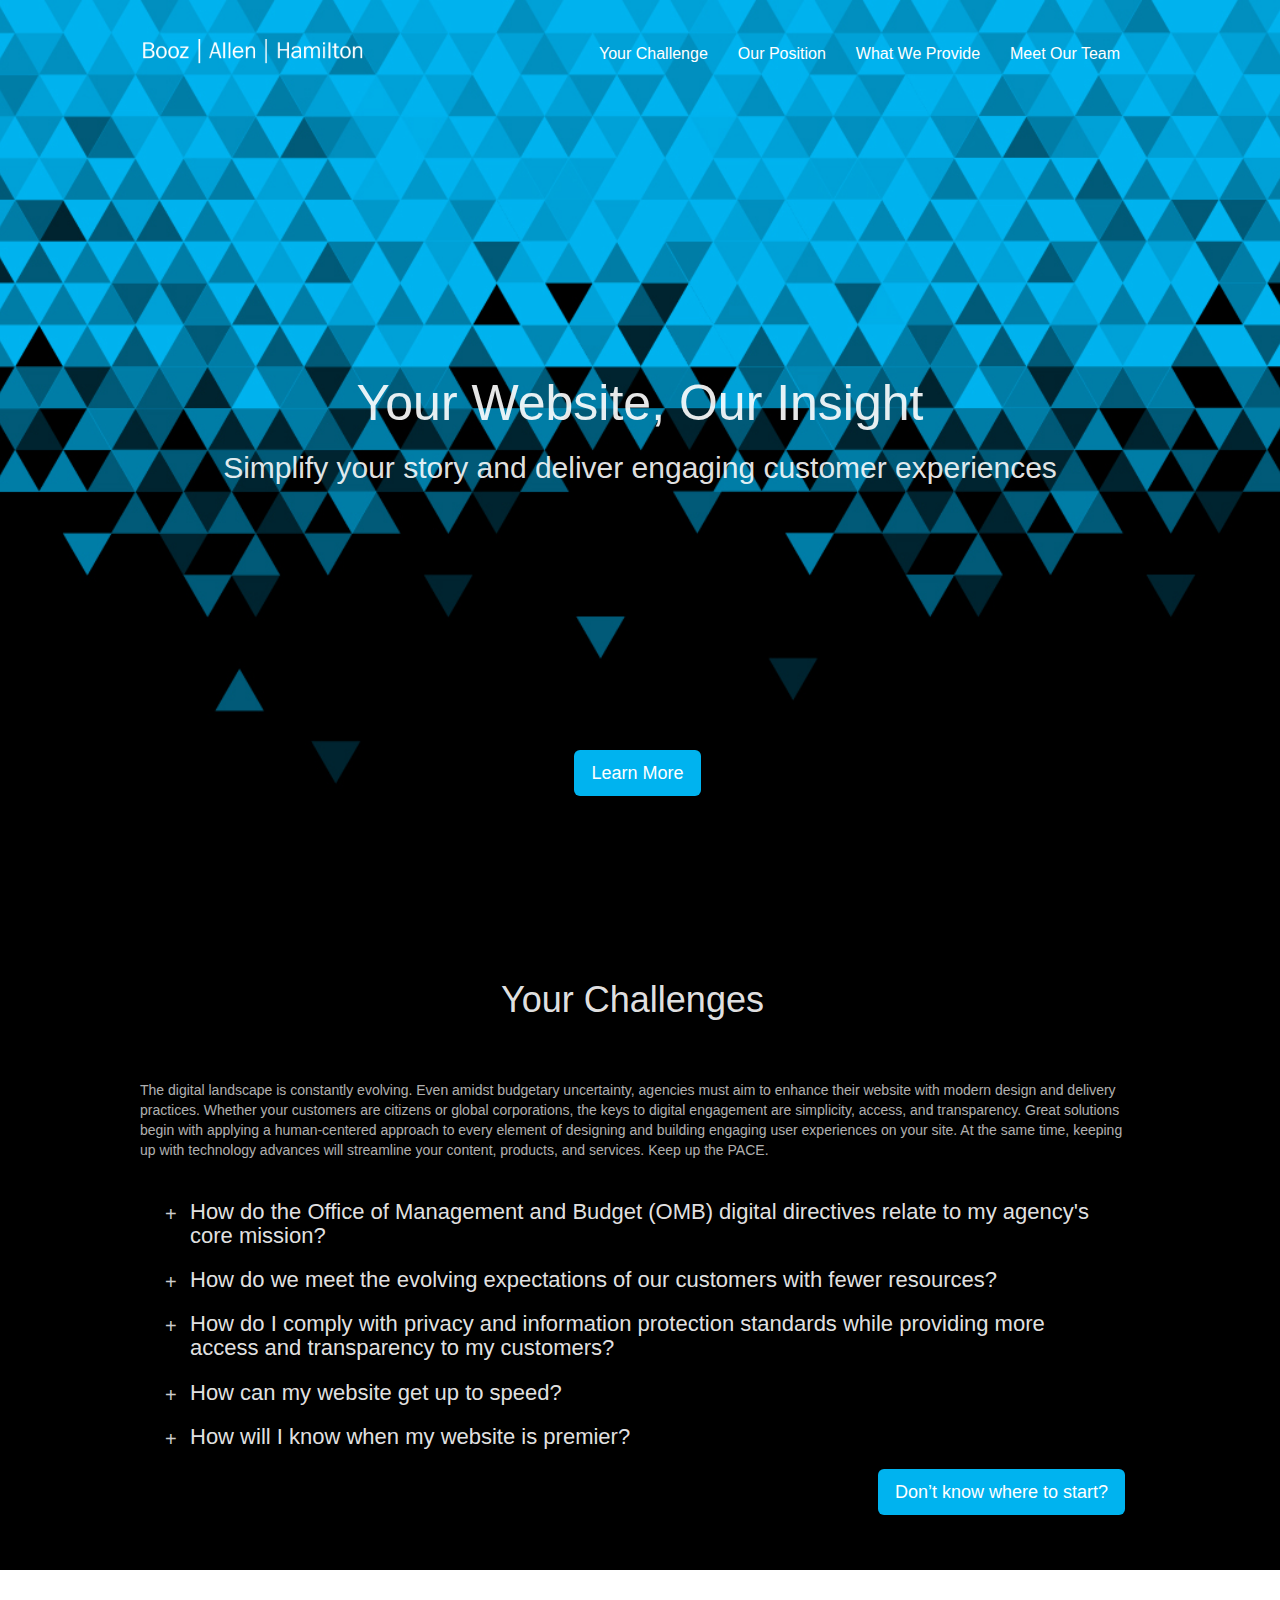
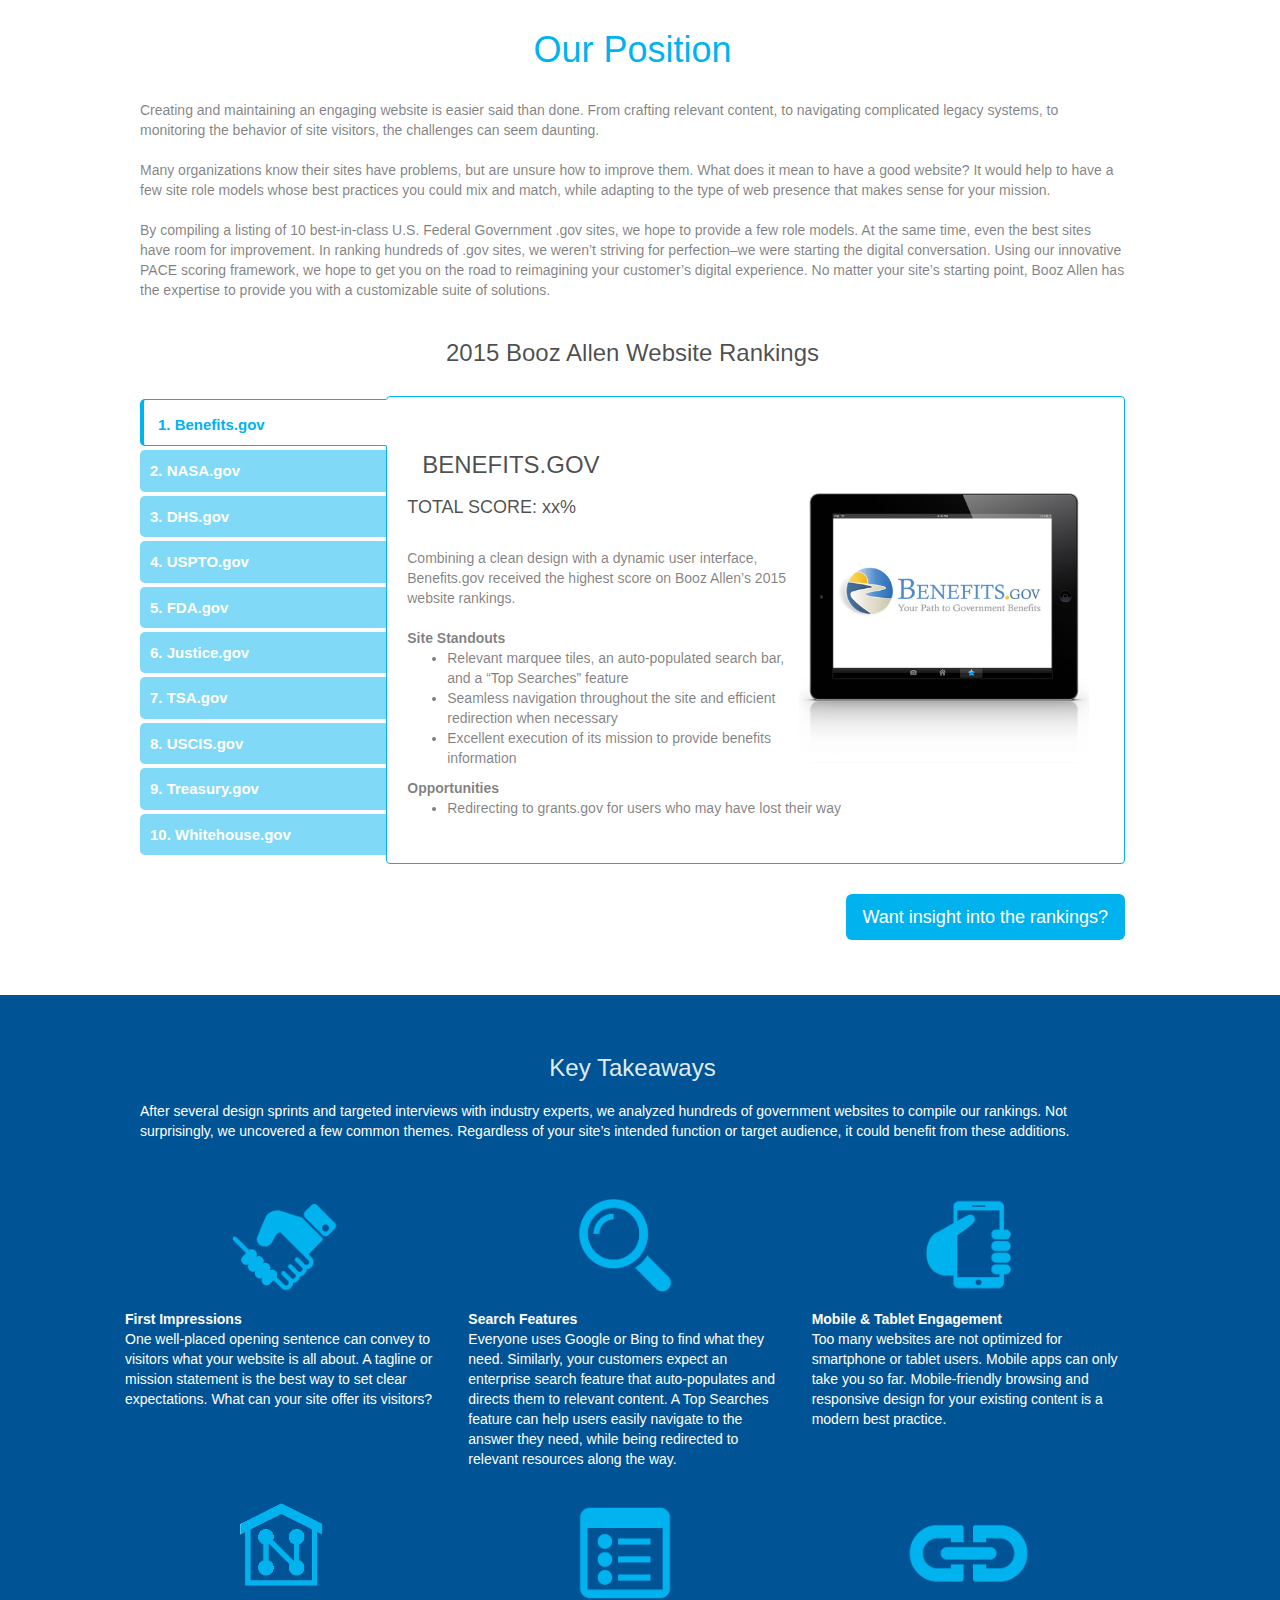
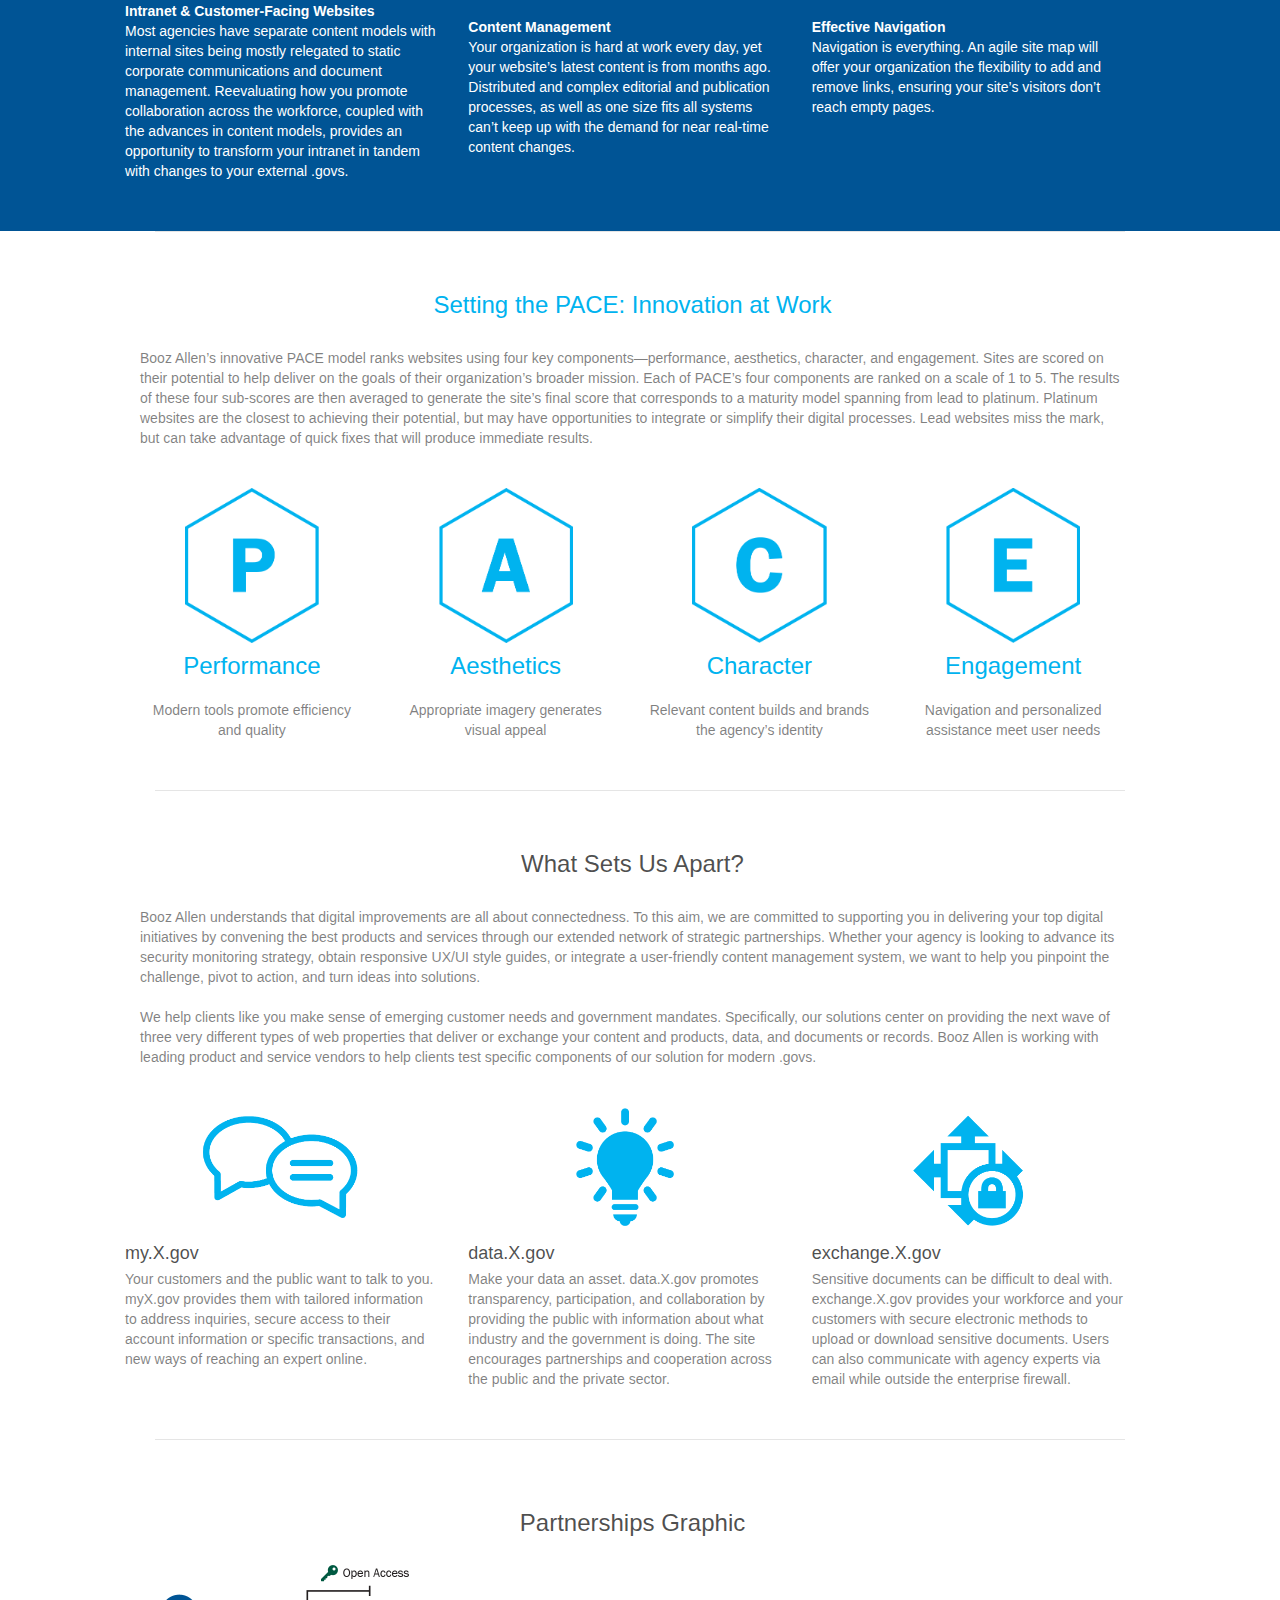
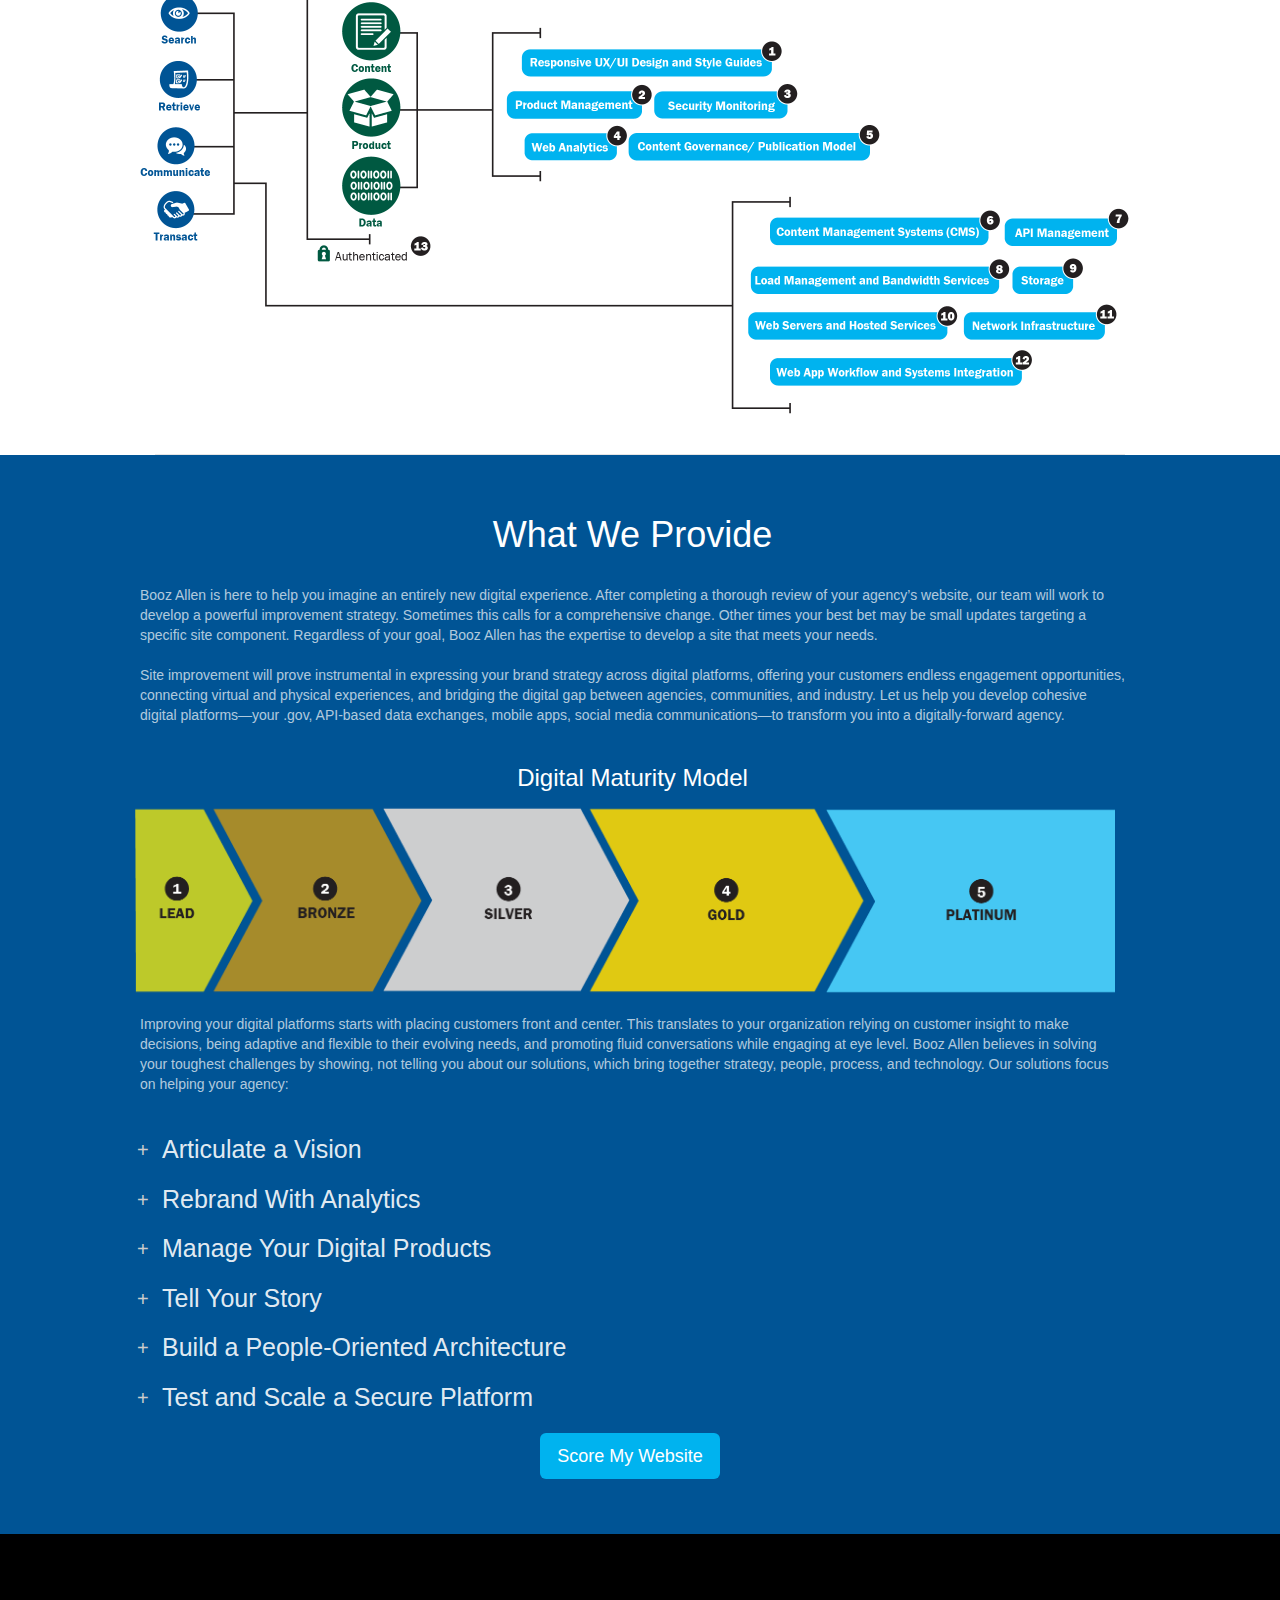
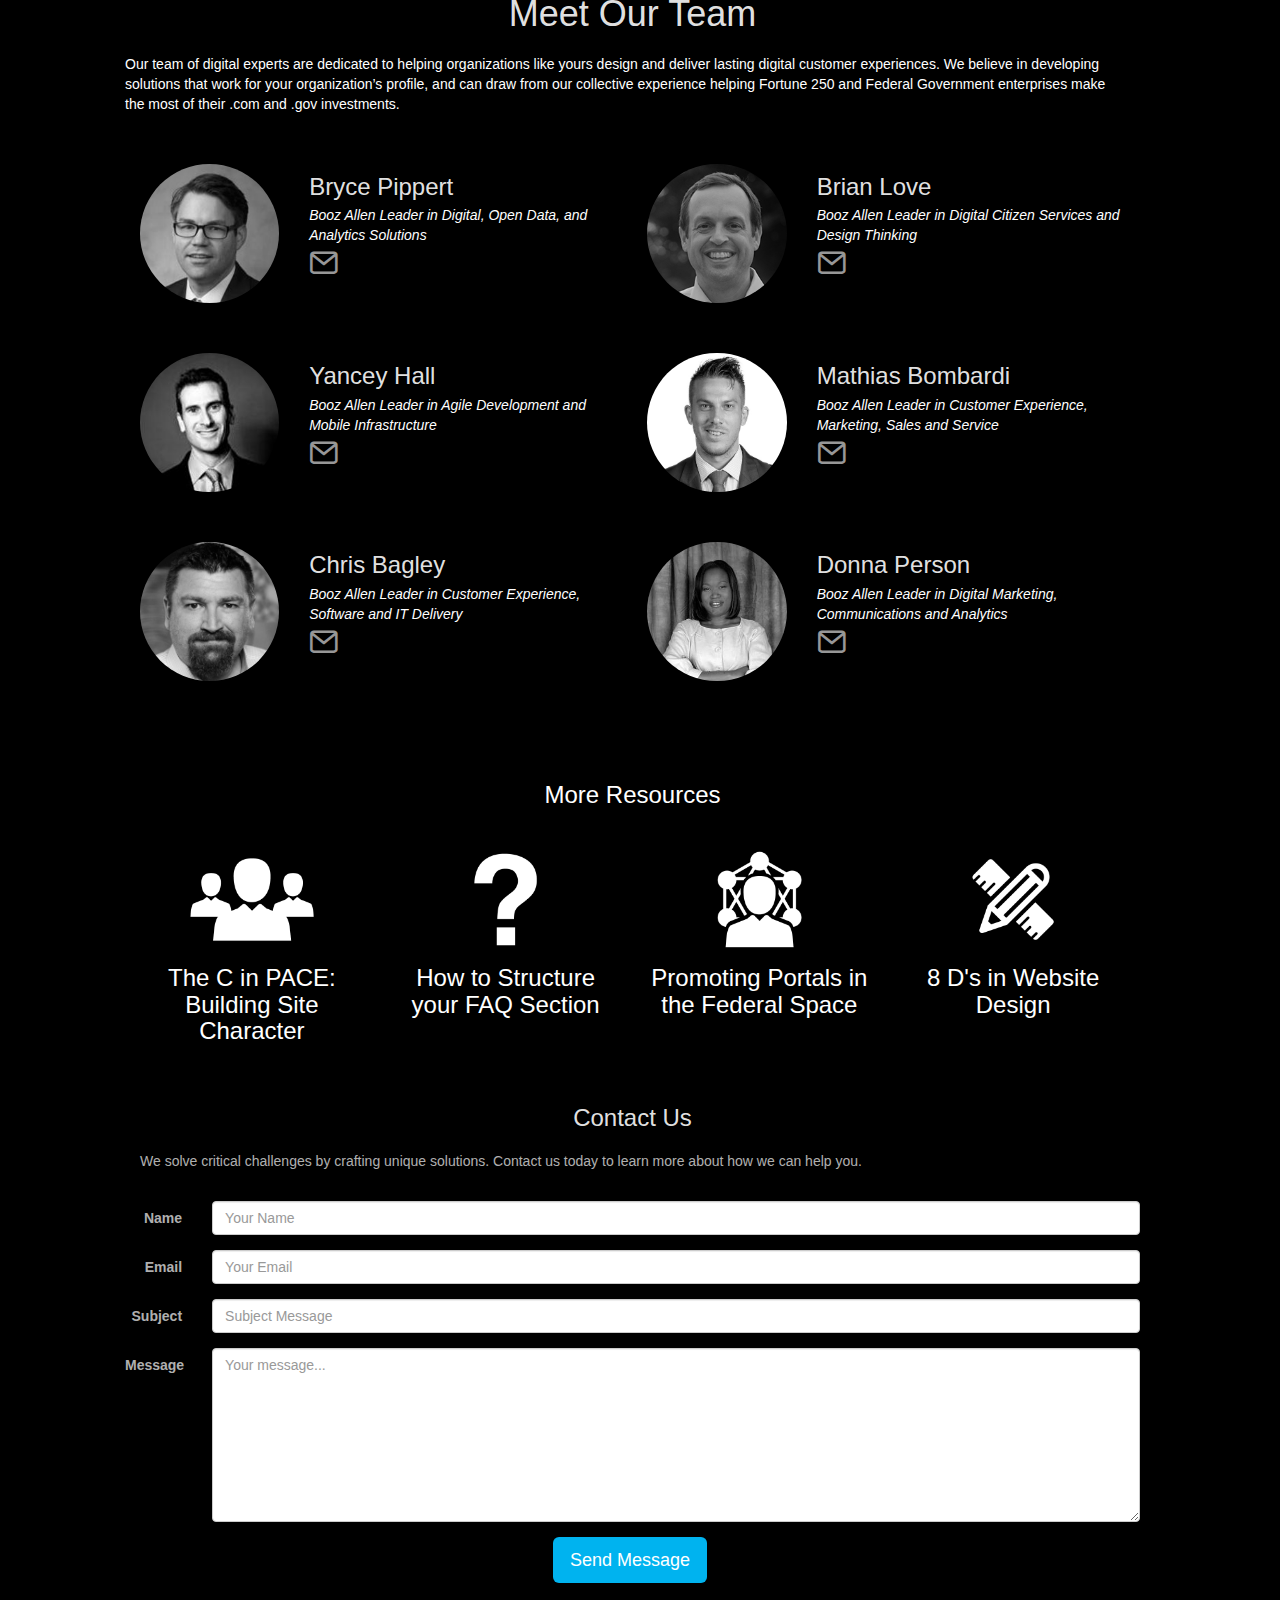
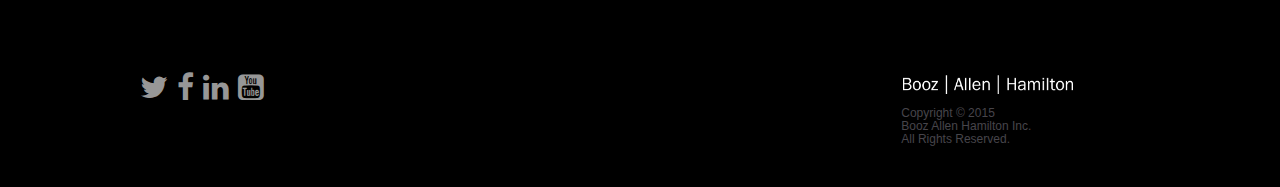
==== index.html @ b622d570 "practice example base" ====
<!doctype html>
<html>
<head>
    <meta charset="utf-8">
    <meta name="keywords" content="">
    <meta name="description" content="">
    <link rel="shortcut icon" type="image/png" href="favicon.png" />
    <meta name="viewport" content="width=device-width, initial-scale=1, user-scalable=0">
    <link rel="stylesheet" type="text/css" href="./css/bootstrap.css">
    <link rel="stylesheet" id="ppstyle" type="text/css" href="style.css">
    <link rel='stylesheet' href='./css/animate.css' /><link rel='stylesheet' href='./css/feather.min.css'/><link rel='stylesheet' href='./css/font-awesome.min.css'/>
    <script src="./js/jquery-2.1.0.min.js"></script>
    <script src="./js/bootstrap.js"></script>
    <script src="./js/blocs.js"></script>
    <link rel="stylesheet" type="text/css" href="css/easy-responsive-tabs.css " />
    <script src="js/easyResponsiveTabs.js"></script>
    <link rel="stylesheet" href="css/bootstrap-responsive.css">
    <link rel="stylesheet" href="css/litetooltip.min.css">
    <link rel="stylesheet" href="css/litetooltip.css">
    <link rel="stylesheet" href="css/style.css">
    <link href="js/libs/google-code-prettify/prettify.css" rel="stylesheet" />
    <link rel="stylesheet" type="text/css" href="./css/bootstrap-lightbox.css">
    <script src="./js/bootstrap-lightbox.js"></script>
    <link type="text/css" rel="stylesheet" href="css/featherlight.min.css">
    <link type="text/css" rel="stylesheet" href="css/featherlight.css">
<script src="js/featherlight.min.js" type="text/javascript" charset="utf-8"></script>

    
    <title>PACE</title>
</head>
<body>
<!-- Main container -->
<div class="page-container">
    
<!-- Hero Bloc -->
<div id="hero-bloc" class="bloc hero bgc-black bg-new-top-images-thin d-bloc">
	<div class="container hero-nav bloc-sm">
		<nav class="navbar row">
			<div class="navbar-header">
				<a class="navbar-brand" href="index.html"><img src="img/booz-allen-logo.png" width="225px" /></a>
				<button id="nav-toggle" type="button" class="ui-navbar-toggle navbar-toggle" data-toggle="collapse" data-target=".navbar-1">
					<span class="sr-only">Toggle navigation</span><span class="icon-bar"></span><span class="icon-bar"></span><span class="icon-bar"></span>
				</button>
			</div>
			<div class="collapse navbar-collapse navbar-1">
				<ul class="site-navigation nav navbar-nav pull-right">
					<li>
						<a id="pl-undefined" class="ltc-white" onclick="scrollToTarget('#your-challenge')">Your Challenge</a>
					</li>
					<li>
						<a class="ltc-white" onclick="scrollToTarget('#our-position')" id="pl-undefined">Our Position</a>
					</li>
					<li>
						<a class="ltc-white" onclick="scrollToTarget('#what-we-provide')" id="pl-undefined">What We Provide</a>
					</li>
					<li>
						<a class="ltc-white" onclick="scrollToTarget('#our-perspectives')" id="pl-undefined">Meet Our Team</a>
					</li>
				</ul>
			</div>
		</nav>
	</div>
	<div class="v-center text-center">
		<div class="vc-content">
			<h1 class="">
				Your Website, Our Insight
			</h1>
			<h3 style="padding:0 0 50px 0;" class="">
				Simplify your story and deliver engaging customer experiences
			</h3></div></div>
			<div class="v-center text-center">

			<a class="btn btn-lg btn-cyan-process" onclick="scrollToTarget('#your-challenge')">Learn More</a>

	</div>
</div>
<!-- Hero Bloc END -->

<!-- your-challenge -->
<div class="bloc bgc-black d-bloc" id="your-challenge">
	<div class="container bloc-md">
		<div class="row voffset">
			<div class="col-sm-12">
				<h1 class="mg-clear text-center">
					Your Challenges
				</h1>
			</div>
		</div>
		<div class="row voffset-md voffset">
		<div class="col-sm-12">
				<p class="mg-md">
					The digital landscape is constantly evolving. Even amidst budgetary uncertainty, agencies must aim to enhance their website with modern design and delivery practices. Whether your customers are citizens or global corporations, the keys to digital engagement are simplicity, access, and transparency. Great solutions begin with applying a human-centered approach to every element of designing and building engaging user experiences on your site. At the same time, keeping up with technology advances will streamline your content, products, and services. Keep up the PACE.
				</p>
			</div>
		</div>
		<div class="col-sm-12">
				<ul id="toggle-view">
    <li>
        <h3>How do the Office of Management and Budget (OMB) digital directives relate to my agency's core mission? </h3>
        <span>+</span>
        <p class="bullet">OMB&rsquo;s directives recognize that websites serve real people. Using analytics, you can discover how your customers use your site and how your site could better serve their needs.</p>
        <p class="bullet">Customers expect your data to seamlessly stream to their wearables, smartphones, laptops, and secure exchanges on the cloud. With data delivery methods constantly evolving, it&rsquo;s worth rethinking how you provide your services.</p>
        <p class="bullet">Building a self-service system will allow your site to operate with a smaller staff. By optimizing high-touch channels, you can streamline your workload to provide a comprehensive digital experience that facilitates your digital vision.</p>
        <p class="bullet">Allow data to drive business planning through customer research, variable testing, and digital marketing. Data can help you avoid building expensive features your customers won&rsquo;t actually use.</p>
        <p class="bullet">Whether you choose a service delivery organization or a shared service provider, establishing governance, sponsorship, and processes will prevent confusion and set the stage for long-term digital growth.
</p>
    </li>
    <li>
        <h3>How do we meet the evolving expectations of our customers with fewer resources?</h3>
        <span>+</span>
        <p class="bullet">There is a misperception that only expensive, high-touch channels offer customers the best experience. Our research has shown that a consistent experience across all channels will achieve the highest level of customer satisfaction.
<p class="bullet">Your agency may not have a digital team. We suggest outsourcing today and hiring tomorrow to meet your digital goals in a timely manner. If you already have a team in place, streamlining processes can simplify its job.
<p class="bullet">Your website plays a huge role in building your brand. Your customers will benefit most when the majority of the digital legwork happens through Government-to-Business (G2B) or Business-to-Business (B2B) service exchanges.</p>
    </li>
    <li>
        <h3>How do I comply with privacy and information protection standards while providing more access and transparency to my customers?</h3>
        <span>+</span>
        <p class="bullet">Leaders may not be used to sharing performance information absent any context, so start small with non-PII data to organically create a culture of sharing at your agency.</p>
<p class="bullet">Our experts can help you tackle the technical grit of the law. The US Digital Service Playbook, the Open Data Initiative, and other federal resources are available to help your partners adapt to digital service delivery.</p>
    </li>
    <li>
        <h3>How can my website get up to speed?</h3>
        <span>+</span>
        <p class="bullet">Focus on search. More than 90% of customers visit your site looking for information, making search their main source of engagement. Building a smart, intuitive search feature will pay dividends.
<p class="bullet">We encourage you to build mobile responsive sites from the get-go. Most transacting customers still use desktop to search and find the information they need.
<p class="bullet">Today’s customers expect a secure, personalized experience. By combining modern authentication and ID proofing solutions, you can develop intuitive online accounts, while tracking customer insights to update content in near real time.
<p class="bullet">Port over, pilot, and scale your working enterprise solutions to reach customers via the communication channels they’re already familiar with: email, instant messaging, and document exchanges.
<p class="bullet">Most websites do not require a content management system (CMS) to achieve their goals. By using open source, you can build with existing developer communities while receiving feedback on your current site design that can easily be implemented into future changes.</p>
    </li>
    <li>
        <h3>How will I know when my website is premier?</h3>
        <span>+</span>
        <p class="bullet">Websites are constantly evolving. Digital leaders must be able to adapt and change accordingly, staying up to date with market research, predictive analytics, flexible content management processes, and IT delivery methods.
<p class="bullet">No website should rely on another as a sole model for its design and functionality. Instead, webmasters should test changes with real people to see what garners the best response. Booz Allen has partnerships with leading providers of website solutions. Each of these cutting-edge providers can play a role in taking your site from good to great. No matter what your starting point, we can provide a team of experts and resources that best suits your digital needs.</p>
    </li>
</ul>
		</div>



		
		<div class="row voffset-md">
			<div class="col-sm-12">
				<a href="index.html" class="btn   btn-lg pull-right btn-cyan-process">Don&rsquo;t know where to start?</a>
			</div>
		</div>
	</div>
</div>
</div>
<!-- your-challenge END -->

<!-- our-position -->
<div class="bloc l-bloc bgc-white" id="our-position">
	<div class="container bloc-md">
		<div class="row">
			<div class="col-sm-12">
				<h1 class="mg-md text-center tc-cyan-process">
					Our Position
				</h1>
			</div>
		</div>
		<div class="row">
			<div class="col-sm-12">
				<p class="mg-lg">
					Creating and maintaining an engaging website is easier said than done. From crafting relevant content, to navigating complicated legacy systems, to monitoring the behavior of site visitors, the challenges can seem daunting.<br /><br />Many organizations know their sites have problems, but are unsure how to improve them. What does it mean to have a good website? It would help to have a few site role models whose best practices you could mix and match, while adapting to the type of web presence that makes sense for your mission.<br /><br />By compiling a listing of 10 best-in-class U.S. Federal Government .gov sites, we hope to provide a few role models. At the same time, even the best sites have room for improvement. In ranking hundreds of .gov sites, we weren&rsquo;t striving for perfection–we were starting the digital conversation. Using our innovative PACE scoring framework, we hope to get you on the road to reimagining your customer&rsquo;s digital experience. No matter your site&rsquo;s starting point, Booz Allen has the expertise to provide you with a customizable suite of solutions.
				</p>
				<h3 class="text-center mg-clear">
					2015 Booz Allen Website Rankings
				</h3>
			</div>
		</div>
		<div class="row voffset">
			<div class="col-sm-12">
				<!-- Vertical tabs -->
				<div id="ChildVerticalTab_1">
                            <ul class="resp-tabs-list ver_1">
                                <li>1. Benefits.gov</li>
                                <li>2. NASA.gov</li>
                                <li>3. DHS.gov</li>
                                <li>4. USPTO.gov</li>
                                <li>5. FDA.gov</li>
                                <li>6. Justice.gov</li>
                                <li>7. TSA.gov</li>
                                <li>8. USCIS.gov</li>
                                <li>9. Treasury.gov</li>
                                <li>10. Whitehouse.gov</li>
                            </ul>
                            <div class="resp-tabs-container ver_1">
                                <div>
                                <h3>BENEFITS.GOV</h3>
								<div class="row">
								<div class="col-sm-12">
 <img id="tablet" src="img/Benefits.jpg" width="100%">
<h4>TOTAL SCORE: xx%</h4><br>
<p>Combining a clean design with a dynamic user interface, Benefits.gov received the highest score on Booz Allen’s 2015 website rankings.</p>  
<br><strong>Site Standouts</strong>
<ul>
	<li>Relevant marquee tiles, an auto-populated search bar, and a “Top Searches” feature	</li>
	<li>Seamless navigation throughout the site and efficient redirection when necessary	</li>
	<li>Excellent execution of its mission to provide benefits information	</li></ul>
<strong>Opportunities</strong>
<ul>	
	<li>Redirecting to grants.gov for users who may have lost their way	</li></ul>
                            </div>
                            </div>
								</div>
                                <div>
                                <h3>NASA.GOV</h3>
								<div class="row">
								<div class="col-sm-12">
<img id="tablet" src="img/Nasa.jpg" width="100%">
<h4>TOTAL SCORE: xx%</h4>
<br>
<p>Through smart navigation, live content updates, and engaging design, visitors are able to find the information they need from Nasa.gov with ease.</p>
<br>
<strong>Site Standouts</strong>
<ul><li>Visitors are immediately connected to NASA’s purpose and role as an agency</li>
<li>Smart navigation, live content updates, and engaging interface design</li>
<li>Users are encouraged to connect with NASA via social media or email updates</li></ul>

<strong>Opportunities</strong>
<ul><li>Content could be organized with greater clarity</li>
<li>Some of the sub-sites under NASA are not as visually engaging</li></ul>
                            </div>
                            </div>
								</div>
								<div>
                                <h3>DHS.GOV</h3>
								<div class="row">
								<div class="col-sm-12">
<img id="tablet" src="img/HomelandSecurity.jpg" width="100%">
<h4>TOTAL SCORE: xx%</h4>
<br>
<p>DHS.gov does a fantastic job of using visuals to explain the broad scope of the Department of Homeland Security.</p>  
<br>
<strong>Site Standouts</strong>
<ul><li>Manages a wide network of mobile apps that engage users appropriately</li>
<li>Relevant content throughout the entirety of the site
</li></ul>

<strong>Opportunities</strong>
<ul><li>Mobile platform enhancements</li>
<li>Streamlining navigation and design between the main home page and the home pages of sub-agencies
</li></ul>
                            </div>
                            </div>
								</div>
								<div>
                                <h3>USPTO.GOV</h3>
								<div class="row">
								<div class="col-sm-12">
<img id="tablet" src="img/USPTO.jpg" width="100%">
<h4>TOTAL SCORE: xx%</h4>
<br>
<p>The U.S. Patent and Trademark Office website comprehensively addresses visitors’ needs.</p>
<br>
<strong>Site Standouts</strong>
<ul><li>Accessible “Quick Links,” ability to locate information by audience, smart search database both for patent look-up and FAQs, even for technical questions</li>
<li>Smart navigation, live content updates, and engaging interface design</li>
<li>Users are encouraged to connect with NASA via social media or email updates</li></ul>

<strong>Opportunities</strong>
<ul><li>Encouraging users to utilize the search feature for landing pages with extensive scrolling, or “freezing the search feature pane” on the site</li>
<li>Adding imagery to offer users a better visual understanding of the agency</li>
</li></ul>
                            </div>
                            </div>
								</div>
								<div>
                                <h3>FDA.GOV</h3>
								<div class="row">
								<div class="col-sm-12">
<img id="tablet" src="img/FDA.jpg" width="100%">
<h4>TOTAL SCORE: xx%</h4>
<br>
<p>Visitors to FDA.gov are greeted with a simple, effective tagline:  “Protecting and Promoting Your Health.” </p>
<br>
<strong>Site Standouts</strong>
<ul><li>Information is sorted efficiently by audience, topic, or alphabetically </li> 
<li>Marquee provides an accurate portrayal of the agency’s scope and service offering
</li></ul>

<strong>Opportunities</strong>
<ul><li>Logo could be updated to a more modern form</li>
<li>Search feature requires auto-population
</li></ul>
                            </div>
                            </div>
								</div>
								<div>
                                <h3>JUSTICE.GOV</h3>
								<div class="row">
								<div class="col-sm-12">
<img id="tablet" src="img/DoJ.jpg" width="100%">
<h4>TOTAL SCORE: xx%</h4>
<br>
<p>Site visitors instantly understand what the Department of Justice does.</p>
<br>
<strong>Site Standouts</strong>
<ul><li>“Department of Justice Action Center” allows users to find frequently-accessed information from the site with ease</li>
<li>News articles are updated with remarkable frequency
</li></ul>

<strong>Opportunities</strong>
<ul><li>Better management between the DoJ and its sub-agencies</li>
<li>More quality content should filter through the marquee
</li></ul>
                            </div>
                            </div>
								</div>
								<div>
                                <h3>TSA.GOV</h3>
								<div class="row">
								<div class="col-sm-12">
<img id="tablet" src="img/TSA.jpg" width="100%">
<h4>TOTAL SCORE: xx%</h4>
<br>
<p>The TSA’s homepage offers an engaging “When I Fly, Can I Bring MY…?” feature, allowing users to ensure their carry-on has approved items.</p>
<br>
<strong>Site Standouts</strong>
<ul><li>Home page addresses the most common user concerns </li>
<li>Dynamic mobile interface that allows on-the-go users to access the same information as desktop users
</li></ul>

<strong>Opportunities</strong>
<ul><li>Multimedia content should be prominently featured on the home page</li>
<li>Marquee should be beefed up with more relevant content
</li></ul>
                            </div>
                            </div>
								</div>
								<div>
                                <h3>USCIS.GOV</h3>
								<div class="row">
								<div class="col-sm-12">
<img id="tablet" src="img/CIS.jpg" width="100%">
<h4>TOTAL SCORE: xx%</h4>
<br>
<p>U.S. Citizenship and Immigration Services has a website that meets the needs of both American and foreign visitors.  </p>
<br>
<strong>Site Standouts</strong>
<ul><li>Dynamic marquee and “What are you searching for?” feature direct users to the right resources</li>  
<li>All tabs on the home page are highly relevant, and news content is refreshed often
</li></ul>

<strong>Opportunities</strong>
<ul><li>Difficult to find country-by-country information or directory</li>
<li>Marquee is beautiful but relevant content is sometimes lacking
</li></ul>
                            </div>
                            </div>
								</div>
								<div>
                                <h3>TREASURY.GOV</h3>
								<div class="row">
								<div class="col-sm-12">
<img id="tablet" src="img/Treasury.jpg" width="100%">
<h4>TOTAL SCORE: xx%</h4>
<br>
<p>With a soft blue-gray color scheme and smooth design, the Treasury.gov website is both visually appealing and easily navigable.  </p>
<br>
<strong>Site Standouts</strong>
<ul><li>Effective usage of redirect links and “Common Questions” </li> 
<li>Site has broad appeal to all users through regularly updated content
</li></ul>

<strong>Opportunities</strong>
<ul><li>Better redirection to other sites (like IRS) when necessary</li>
<li>Site should sort by audience to appeal to certain demographics
</li></ul>
                            </div>
                            </div>
								</div>
								<div>
                                <h3>WHITEHOUSE.GOV</h3>
								<div class="row">
								<div class="col-sm-12">
<img id="tablet" src="img/WhiteHouse.jpg" width="100%">
<h4>TOTAL SCORE: xx%</h4>
<br>
<p>Whether you’re typing on a desktop or scrolling on your mobile device, WhiteHouse.gov does not disappoint. </p>
<br>
<strong>Site Standouts</strong>
<ul><li>Home page effectively organizes content to save visitors time </li></ul>

<strong>Opportunities</strong>
<ul><li>While tabs are highly relevant, the site lacks content</li>
<li>Adding a “Daily Quote” or allowing visitors to scroll through the marquee
</li></ul>
                            </div>
                            </div>
								</div>
								
								</div>
								</div>


	<!--Plug-in Initialisation-->
	<script type="text/javascript">
    $(document).ready(function() {
        //Horizontal Tab
        $('#parentHorizontalTab').easyResponsiveTabs({
            type: 'default', //Types: default, vertical, accordion
            width: 'auto', //auto or any width like 600px
            fit: true, // 100% fit in a container
            tabidentify: 'hor_1', // The tab groups identifier
            activate: function(event) { // Callback function if tab is switched
                var $tab = $(this);
                var $info = $('#nested-tabInfo');
                var $name = $('span', $info);
                $name.text($tab.text());
                $info.show();
            }
        });

        // Child Tab
        $('#ChildVerticalTab_1').easyResponsiveTabs({
            type: 'vertical',
            width: 'auto',
            fit: true,
            tabidentify: 'ver_1', // The tab groups identifier
            activetab_bg: '#fff', // background color for active tabs in this group
            inactive_bg: 'rgba(0,179,239,0.5)', // background color for inactive tabs in this group
            active_border_color: '#00B3EF', // border color for active tabs heads in this group
            active_content_border_color: 'none' // border color for active tabs contect in this group so that it matches the tab head border
        });

        //Vertical Tab
        $('#parentVerticalTab').easyResponsiveTabs({
            type: 'vertical', //Types: default, vertical, accordion
            width: 'auto', //auto or any width like 600px
            fit: true, // 100% fit in a container
            closed: 'accordion', // Start closed if in accordion view
            tabidentify: 'hor_1', // The tab groups identifier
            activate: function(event) { // Callback function if tab is switched
                var $tab = $(this);
                var $info = $('#nested-tabInfo2');
                var $name = $('span', $info);
                $name.text($tab.text());
                $info.show();
            }
        });
    });
</script>
	</div>
</div>
			

		<div class="row voffset">
			<div class="col-sm-12">
				<a href="index.html" class="btn btn-lg pull-right btn-cyan-process">Want insight into the rankings?</a>
			</div>
		</div>
	</div>
</div>
<!-- our-position END -->

<!-- bloc-4 -->
<div class="bloc bgc-medium-electric-blue d-bloc tc-white" id="bloc-4">
	<div class="container bloc-md">
		<div class="row">
			<div class="col-sm-12">
				<h3 class="text-center mg-md">
					Key Takeaways
				</h3>
				<p class="mg-md">
					After several design sprints and targeted interviews with industry experts, we analyzed hundreds of government websites to compile our rankings. Not surprisingly, we uncovered a few common themes. Regardless of your site&rsquo;s intended function or target audience, it could benefit from these additions.
				</p>
			</div>
		</div>
		<div class="row">
			<div class="col-sm-12">
				<div class="row voffset">
					<div class="col-sm-4">
						<img src="img/feature_icons-01.png" class="img-responsive mg-sm center-block" width="50%" />
						<p>
							<strong>First Impressions</strong><br />One well-placed opening sentence can convey to visitors what your website is all about. A tagline or mission statement is the best way to set clear expectations. What can your site offer its visitors?
						</p>
					</div>
					<div class="col-sm-4">
						<img src="img/feature_icons-02.png" class="img-responsive mg-sm center-block" width="50%" />
						<p>
							<strong>Search Features</strong><br />Everyone uses Google or Bing to find what they need. Similarly, your customers expect an enterprise search feature that auto-populates and directs them to relevant content. A Top Searches feature can help users easily navigate to the answer they need, while being redirected to relevant resources along the way.
						</p>
					</div>
					<div class="col-sm-4">
						<img src="img/feature_icons-03.png" class="img-responsive mg-sm center-block" width="50%" />
						<p>
							<strong>Mobile &amp; Tablet Engagement</strong><br />Too many websites are not optimized for smartphone or tablet users. Mobile apps can only take you so far. Mobile-friendly browsing and responsive design for your existing content is a modern best practice.
						</p>
					</div>
				</div>
				<div class="row voffset">
					<div class="col-sm-4">
						<img src="img/feature_icons_intranet-05.png" class="img-responsive mg-sm center-block" width="50%" />
						<p>
							<strong>Intranet &amp; Customer-Facing Websites</strong><br />Most agencies have separate content models with internal sites being mostly relegated to static corporate communications and document management. Reevaluating how you promote collaboration across the workforce, coupled with the advances in content models, provides an opportunity to transform your intranet in tandem with changes to your external .govs.
						</p>
					</div>
					<div class="col-sm-4">
						<img src="img/feature_icons-04.png" class="img-responsive mg-sm center-block" width="50%" />
						<p>
							<strong>Content Management</strong><br />Your organization is hard at work every day, yet your website&rsquo;s latest content is from months ago. Distributed and complex editorial and publication processes, as well as one size fits all systems can&rsquo;t keep up with the demand for near real-time content changes.
						</p>
					</div>
					<div class="col-sm-4">
						<img src="img/feature_icons-06.png" class="img-responsive mg-sm center-block" width="50%" />
						<p>
							<strong>Effective Navigation</strong><br />Navigation is everything. An agile site map will offer your organization the flexibility to add and remove links, ensuring your site&rsquo;s visitors don&rsquo;t reach empty pages.
						</p>
					</div>
				</div>
			</div>
		</div>
	</div>
</div>
<!-- bloc-4 END -->

<!-- bloc-5 -->
<div class="bloc bgc-white l-bloc" id="bloc-5">
	<div class="container bloc-md b-divider">
		<div class="row">
			<div class="col-sm-12">
				<h3 class="text-center mg-md tc-cyan-process">
					Setting the PACE: Innovation at Work
				</h3>
			</div>
		</div>
		<div class="row">
			<div class="col-sm-12">
				<p class="mg-lg">
					Booz Allen&rsquo;s innovative PACE model ranks websites using four key components—performance, aesthetics, character, and engagement. Sites are scored on their potential to help deliver on the goals of their organization&rsquo;s broader mission. Each of PACE&rsquo;s four components are ranked on a scale of 1 to 5. The results of these four sub-scores are then averaged to generate the site&rsquo;s final score that corresponds to a maturity model spanning from lead to platinum. Platinum websites are the closest to achieving their potential, but may have opportunities to integrate or simplify their digital processes. Lead websites miss the mark, but can take advantage of quick fixes that will produce immediate results.
				</p>
			</div>
		</div>
		<div class="row">
			<div class="col-sm-3">
				<a href="#" data-featherlight="p-pace.html"><img src="img/PACE-01.png" onmouseover="this.src='img/PACE-dkblue-01.png'" onmouseout="this.src='img/PACE-01.png'" class="img-responsive mg-sm center-block" width="60%"/></a>
				<h3 class="text-center mg-md tc-cyan-process">
					Performance
				</h3>
				<p class="text-center">
					Modern tools promote efficiency and quality
				</p>
			</div>
			<div class="col-sm-3">
			<a href="#" data-featherlight="a-pace.html"><img src="img/PACE-02.png" onmouseover="this.src='img/PACE-dkblue-02.png'" onmouseout="this.src='img/PACE-02.png'" class="img-responsive mg-sm center-block" width="60%"/></a>
				<h3 class="text-center mg-md tc-cyan-process">
					Aesthetics
				</h3>
				<p class="text-center">
					Appropriate imagery generates visual appeal
				</p>
			</div>
			<div class="col-sm-3">
				<a href="#" data-featherlight="c-pace.html"><img src="img/PACE-03.png" onmouseover="this.src='img/PACE-dkblue-03.png'" onmouseout="this.src='img/PACE-03.png'" class="img-responsive mg-sm center-block" width="60%"/></a>
				<h3 class="text-center mg-md tc-cyan-process">
					Character
				</h3>
				<p class="text-center">
					Relevant content builds and brands the agency&rsquo;s identity
				</p>
			</div>
			<div class="col-sm-3">
				<a href="#" data-featherlight="e-pace.html"><img src="img/PACE-04.png" onmouseover="this.src='img/PACE-dkblue-04.png'" onmouseout="this.src='img/PACE-04.png'" class="img-responsive mg-sm center-block" width="60%"/></a>
				<h3 class="text-center mg-md tc-cyan-process">
					Engagement
				</h3>
				<p class="text-center">
					Navigation and personalized assistance meet user needs
				</p>
			</div>
		</div>
	</div>
</div>
<!-- bloc-5 END -->


<!-- bloc-6 -->
<div class="bloc bgc-white l-bloc" id="bloc-6">
	<div class="container bloc-md">
		<div class="row">
			<div class="col-sm-12">
				<h3 class="text-center mg-md">
					What Sets Us Apart?
				</h3>
			</div>
		</div>
		<div class="row">
			<div class="col-sm-12">
				<p class="mg-lg">
					Booz Allen understands that digital improvements are all about connectedness. To this aim, we are committed to supporting you in delivering your top digital initiatives by convening the best products and services through our extended network of strategic partnerships. Whether your agency is looking to advance its security monitoring strategy, obtain responsive UX/UI style guides, or integrate a user-friendly content management system, we want to help you pinpoint the challenge, pivot to action, and turn ideas into solutions.<br /><br />We help clients like you make sense of emerging customer needs and government mandates. Specifically, our solutions center on providing the next wave of three very different types of web properties that deliver or exchange your content and products, data, and documents or records. Booz Allen is working with leading product and service vendors to help clients test specific components of our solution for modern .govs.
				</p>
				<div class="row">
					<div class="col-sm-4">
						<img src="img/Xicons-myx01.png" class="img-responsive center-block" width="60%" />
						<h4 class="mg-sm">
							my.X.gov
						</h4>
						<p>
Your customers and the public want to talk to you. myX.gov provides them with tailored information to address inquiries, secure access to their account information or specific transactions, and new ways of reaching an expert online.
 						</p>
					</div>
					<div class="col-sm-4">
						<img src="img/Xicons-datax02.png" class="img-responsive center-block" width="60%" />
						<h4 class="mg-sm">
							data.X.gov
						</h4>
						<p>
Make your data an asset. data.X.gov promotes transparency, participation, and collaboration by providing the public with information about what industry and the government is doing. The site encourages partnerships and cooperation across the public and the private sector.
						</p>
					</div>
					<div class="col-sm-4">
						<img src="img/Xicons-exchangex03.png" class="img-responsive center-block" width="60%" />
						<h4 class="mg-sm">
							exchange.X.gov
						</h4>
						<p>
Sensitive documents can be difficult to deal with. exchange.X.gov provides your workforce and your customers with secure electronic methods to upload or download sensitive documents. Users can also communicate with agency experts via email while outside the enterprise firewall.
						</p>
					</div>
				</div>
			</div>
		</div></div>
		<div class="container bloc b-divider">
		<div class="row voffset-md">
			<div class="col-sm-12">
				<h3 class="text-center">
					Partnerships Graphic
				</h3>
			</div></div>
<!-- 			start hotspot graphic -->
<center><div class="row mg-md">
<div class="litetooltip-hotspot-wrapper" style="max-width: 1000px">
<div class="litetooltip-hotspot-container" style="padding-bottom: 47.8%">
<img src="img/StrategicPartnershipsGraphic.png" class="img-responsive mg-md"/>
<div class="hotspot" style="top: 19.456066945606697%; left: 38.9%; width: 25%; height: 5.648535564853557%; background: transparent; border: 1px solid transparent; border-radius: 0px; opacity: 0.8" id="hotspot_1438007018297" data-location="top" data-template="" data-templatename="" data-opacity="1" data-backcolor="#fff" data-textcolor="#000" data-textalign="center" data-margin="5" data-padding="10" data-width="0" data-delay="0" data-trigger="hover" data-issticky="true" data-hotspot-x="38.9" data-hotspot-y="19.456066945606697" data-hotspot-blink="false" data-hotspot-bgcolor="transparent" data-hotspot-bordercolor="transparent" data-hotspot-borderradius="0">
<div class="data-container">Optimize search, simplify site taxonomy, build in personalization</div>
</div>

<div class="hotspot" style="top: 28.13807531380753%; left: 37.3%; width: 13.600000000000001%; height: 5.857740585774058%; background: transparent; border: 1px solid transparent; border-radius: 0px; opacity: 0.8" id="hotspot_1438007024094" data-location="top" data-template="" data-templatename="" data-opacity="1" data-backcolor="#fff" data-textcolor="#000" data-textalign="center" data-margin="5" data-padding="10" data-width="0" data-delay="0" data-trigger="hover" data-issticky="true" data-hotspot-x="37.3" data-hotspot-y="28.13807531380753" data-hotspot-blink="false" data-hotspot-bgcolor="transparent" data-hotspot-bordercolor="transparent" data-hotspot-borderradius="0">
<div class="data-container">Monitoring capability to monitor security, usage, data, and performance<br>
<img src="img/strategic-logos-01.png" width="100%"></div>
</div>

<div class="hotspot blink" style="top: 28.24267782426778%; left: 52.05%; width: 13.4%; height: 5.648535564853557%; background: transparent; border: 1px solid transparent; border-radius: 0px; opacity: 0.8" id="hotspot_1438007030566" data-location="top" data-template="" data-templatename="" data-opacity="1" data-backcolor="#fff" data-textcolor="#000" data-textalign="center" data-margin="5" data-padding="10" data-width="0" data-delay="0" data-trigger="hover" data-issticky="true" data-hotspot-x="52.05" data-hotspot-y="28.24267782426778" data-hotspot-blink="true" data-hotspot-bgcolor="transparent" data-hotspot-bordercolor="transparent" data-hotspot-borderradius="0">
<div class="data-container">Leading content governance, editorial and publication processes</div>
</div>

<div class="hotspot blink" style="top: 37.029288702928866%; left: 39.050000000000004%; width: 9.15%; height: 5.648535564853557%; background: transparent; border: 1px solid transparent; border-radius: 0px; opacity: 0.8" id="hotspot_1438007105560" data-location="top" data-template="" data-templatename="" data-opacity="1" data-backcolor="#fff" data-textcolor="#000" data-textalign="center" data-margin="5" data-padding="10" data-width="0" data-delay="0" data-trigger="hover" data-issticky="true" data-hotspot-x="39.050000000000004" data-hotspot-y="37.029288702928866" data-hotspot-blink="true" data-hotspot-bgcolor="transparent" data-hotspot-bordercolor="transparent" data-hotspot-borderradius="0">
<div class="data-container">Mobile optimized and responsive design out of the box </div>
</div>

<div class="hotspot" style="top: 37.029288702928866%; left: 49.5%; width: 24.099999999999998%; height: 5.7531380753138075%; background: transparent; border: 1px solid transparent; border-radius: 0px; opacity: 0.8" id="hotspot_1438007149249" data-location="top" data-template="" data-templatename="" data-opacity="1" data-backcolor="#fff" data-textcolor="#000" data-textalign="center" data-margin="5" data-padding="10" data-width="0" data-delay="0" data-trigger="hover" data-issticky="true" data-hotspot-x="49.5" data-hotspot-y="37.029288702928866" data-hotspot-blink="false" data-hotspot-bgcolor="transparent" data-hotspot-bordercolor="transparent" data-hotspot-borderradius="0">
<div class="data-container">Open source and customizable CMS with built in integrations<br><img src="img/strategic-logos-02.png" width="100%"></div>
</div>

<div class="hotspot" style="top: 60.14644351464435%; left: 17.549999999999997%; width: 11.5%; height: 5.125523012552302%; background: transparent; border: 1px solid transparent; border-radius: 0px; opacity: 0.8" id="hotspot_1438007215002" data-location="top" data-template="" data-templatename="" data-opacity="1" data-backcolor="#fff" data-textcolor="#000" data-textalign="center" data-margin="5" data-padding="10" data-width="0" data-delay="0" data-trigger="hover" data-issticky="true" data-hotspot-x="17.549999999999997" data-hotspot-y="60.14644351464435" data-hotspot-blink="false" data-hotspot-bgcolor="transparent" data-hotspot-bordercolor="transparent" data-hotspot-borderradius="0">
<div class="data-container">Deliver secure experiences w/ 2 factor and knowledge based authentication<br><img src="img/strategic-logos-10.png" width="100%"></div>
</div>

<div class="hotspot" style="top: 54.7071129707113%; left: 63.74999999999999%; width: 21.9%; height: 5.648535564853557%; background: transparent; border: 1px solid transparent; border-radius: 0px; opacity: 0.8" id="hotspot_1438007244893" data-location="top" data-template="" data-templatename="" data-opacity="1" data-backcolor="#fff" data-textcolor="#000" data-textalign="center" data-margin="5" data-padding="10" data-width="0" data-delay="0" data-trigger="hover" data-issticky="true" data-hotspot-x="63.74999999999999" data-hotspot-y="54.7071129707113" data-hotspot-blink="false" data-hotspot-bgcolor="transparent" data-hotspot-bordercolor="transparent" data-hotspot-borderradius="0">
<div class="data-container">Design multi-device and omni-channel experiences and content (accounts, secure email, and chat)<br><img src="img/strategic-logos-03.png" width="100%"></div>
</div>

<div class="hotspot" style="top: 54.811715481171554%; left: 87.3%; width: 11.15%; height: 5.648535564853557%; background: transparent; border: 1px solid transparent; border-radius: 0px; opacity: 0.8" id="hotspot_1438007351897" data-location="top" data-template="" data-templatename="" data-opacity="1" data-backcolor="#fff" data-textcolor="#000" data-textalign="center" data-margin="5" data-padding="10" data-width="0" data-delay="0" data-trigger="hover" data-issticky="true" data-hotspot-x="87.3" data-hotspot-y="54.811715481171554" data-hotspot-blink="false" data-hotspot-bgcolor="transparent" data-hotspot-bordercolor="transparent" data-hotspot-borderradius="0">
<div class="data-container">Secure, durable, fast, expandable, cheap storage, with built in connections and archiving<br><img src="img/strategic-logos-04.png" width="100%"></div>
</div>

<div class="hotspot" style="top: 64.85355648535564%; left: 61.8%; width: 24.75%; height: 5.857740585774058%; background: transparent; border: 1px solid transparent; border-radius: 0px; opacity: 0.8" id="hotspot_1438007390539" data-location="top" data-template="" data-templatename="" data-opacity="1" data-backcolor="#fff" data-textcolor="#000" data-textalign="center" data-margin="5" data-padding="10" data-width="0" data-delay="0" data-trigger="hover" data-issticky="true" data-hotspot-x="61.8" data-hotspot-y="64.85355648535564" data-hotspot-blink="false" data-hotspot-bgcolor="transparent" data-hotspot-bordercolor="transparent" data-hotspot-borderradius="0">
<div class="data-container">Cloud Reference Arch (or alternative ways to structure, analyze, query, and create rich reports using visualization)<br><img src="img/strategic-logos-05.png" width="100%"></div>
</div>

<div class="hotspot" style="top: 64.85355648535564%; left: 87.9%; width: 6.05%; height: 5.648535564853557%; background: transparent; border: 1px solid transparent; border-radius: 0px; opacity: 0.8" id="hotspot_1438007446572" data-location="top" data-template="" data-templatename="" data-opacity="1" data-backcolor="#fff" data-textcolor="#000" data-textalign="center" data-margin="5" data-padding="10" data-width="0" data-delay="0" data-trigger="hover" data-issticky="true" data-hotspot-x="87.9" data-hotspot-y="64.85355648535564" data-hotspot-blink="false" data-hotspot-bgcolor="transparent" data-hotspot-bordercolor="transparent" data-hotspot-borderradius="0">
<div class="data-container">Build what people want w/ human-centered analysis, prototyping, and A/B testing for UX usability analysis<br><img src="img/strategic-logos-06.png" width="100%">
</div>
</div>

<div class="hotspot" style="top: 74.47698744769873%; left: 83.1%; width: 14.2%; height: 5.543933054393305%; background: transparent; border: 1px solid transparent; border-radius: 0px; opacity: 0.8" id="hotspot_1438007779633" data-location="top" data-template="" data-templatename="" data-opacity="1" data-backcolor="#fff" data-textcolor="#000" data-textalign="center" data-margin="5" data-padding="10" data-width="0" data-delay="0" data-trigger="hover" data-issticky="true" data-hotspot-x="83.1" data-hotspot-y="74.47698744769873" data-hotspot-blink="false" data-hotspot-bgcolor="transparent" data-hotspot-bordercolor="transparent" data-hotspot-borderradius="0">
<div class="data-container">Move everything off-premise and to a pay-per-use, secure, available FedRamp public cloud<br><img src="img/strategic-logos-08.png" width="100%"></div>
</div>

<div class="hotspot" style="top: 74.47698744769873%; left: 61.45%; width: 20%; height: 5.7531380753138075%; background: transparent; border: 1px solid transparent; border-radius: 0px; opacity: 0.8" id="hotspot_1438007808008" data-location="top" data-template="" data-templatename="" data-opacity="1" data-backcolor="#fff" data-textcolor="#000" data-textalign="center" data-margin="5" data-padding="10" data-width="0" data-delay="0" data-trigger="hover" data-issticky="true" data-hotspot-x="61.45" data-hotspot-y="74.47698744769873" data-hotspot-blink="false" data-hotspot-bgcolor="transparent" data-hotspot-bordercolor="transparent" data-hotspot-borderradius="0">
<div class="data-container">Adopt Open Data arch, plug-n-play cross-
agency APIs, emphasize use of “wholesale APIs” <br><img src="img/strategic-logos-07.png" width="100%"></div>
</div>

<div class="hotspot" style="top: 84.10041841004184%; left: 63.65%; width: 25.2%; height: 6.066945606694561%; background: transparent; border: 1px solid transparent; border-radius: 0px; opacity: 0.8" id="hotspot_1438007836397" data-location="top" data-template="" data-templatename="" data-opacity="1" data-backcolor="#fff" data-textcolor="#000" data-textalign="center" data-margin="5" data-padding="10" data-width="0" data-delay="0" data-trigger="hover" data-issticky="true" data-hotspot-x="63.65" data-hotspot-y="84.10041841004184" data-hotspot-blink="false" data-hotspot-bgcolor="transparent" data-hotspot-bordercolor="transparent" data-hotspot-borderradius="0">
<div class="data-container">Systems delivery methods (e.g., Agile / SAFe process, DevOps, 
Time-boxed planning &amp; release, API / cloud-based development process)<br><img src="img/strategic-logos-09.png" width="100%"></div>
</div>

</div>
</div></center>
<!-- end hotspot graphic -->
		</div>
	</div>
</div>
</div>
<!-- bloc-6 END -->

<!-- what-we-provide -->
<div class="bloc bgc-medium-electric-blue d-bloc" id="what-we-provide">
	<div class="container bloc-md">
		<div class="row">
			<div class="col-sm-12">
				<h1 class="mg-md text-center tc-white">
					What We Provide
				</h1>
			</div>
		</div>
		<div class="row">
			<div class="col-sm-12">
				<p class="mg-lg">
					Booz Allen is here to help you imagine an entirely new digital experience. After completing a thorough review of your agency&rsquo;s website, our team will work to develop a powerful improvement strategy. Sometimes this calls for a comprehensive change. Other times your best bet may be small updates targeting a specific site component. Regardless of your goal, Booz Allen has the expertise to develop a site that meets your needs.<br /><br />Site improvement will prove instrumental in expressing your brand strategy across digital platforms, offering your customers endless engagement opportunities, connecting virtual and physical experiences, and bridging the digital gap between agencies, communities, and industry. Let us help you develop cohesive digital platforms—your .gov, API-based data exchanges, mobile apps, social media communications—to transform you into a digitally-forward agency.
				</p>
				<h3 class="text-center mg-sm tc-white">
					Digital Maturity Model
				</h3>
					
					
<!-- 					interactive model -->
<center><div class="row">
<div class="litetooltip-hotspot-wrapper" style="max-width: 980px">
<div class="litetooltip-hotspot-container" style="padding-bottom: 21.25%">
<img src="img/RatingGraph-v3.png" class="center-block img-responsive mg-md">
<div class="hotspot" style="top: 8.235294117647058%; left: 0.4%; width: 9.75%; height: 85.41176470588235%; background: transparent; border: 1px solid transparent; border-radius: 0px; opacity: 0.8" id="hotspot_1437146552981"  data-location="bottom" data-template="" data-templatename="" data-opacity="1" data-backcolor="#000000" data-textcolor="#ffffff" data-textalign="center" data-margin="5" data-padding="10" data-width="0" data-delay="0" data-trigger="hover" data-issticky="true" data-hotspot-x="0.4" data-hotspot-y="8.235294117647058" data-hotspot-blink="true" data-hotspot-bgcolor="transparent" data-hotspot-bordercolor="transparent" data-hotspot-borderradius="0">
<div class="data-container">Dysfunctional<br>
Static<br>
Inefficient, in-house content management system<br>
Low resolution imagery<br>
Broken links<br>
Lengthy pages<br>
Organization-centric user experience<br>
Manual, ad-hoc analytics<br>

</div>
</div>

<div class="hotspot" style="top: 7.764705882352942%; left: 10.65%; width: 16.400000000000002%; height: 85.88235294117646%; background: transparent; border: 1px solid transparent; border-radius: 0px; opacity: 0.8" id="hotspot_1437146546295" data-location="bottom" data-template="" data-templatename="" data-opacity="1" data-backcolor="#000000" data-textcolor="#ffffff" data-textalign="center" data-margin="5" data-padding="10" data-width="0" data-delay="0" data-trigger="hover" data-issticky="true" data-hotspot-x="10.65" data-hotspot-y="7.764705882352942" data-hotspot-blink="true" data-hotspot-bgcolor="transparent" data-hotspot-bordercolor="transparent" data-hotspot-borderradius="0">
<div class="data-container">Minimally Functional<br>
First generation digital products available to complement paper-or phone-based services<br>
License-based content management system<br>
Medium resolution imagery<br>
Easy to search and find website<br>
Scrollable home page with clear layout and design<br>
Content is concise and adheres to best practices for readability<br>
Mobile app is simple and complements website <br>
Formal website analytics inform product or content improvements<br>
</div>
</div>

<div class="hotspot" style="top: 7.764705882352942%; left: 27.900000000000002%; width: 20.8%; height: 86.3529411764706%; background: transparent; border: 1px solid transparent; border-radius: 0px; opacity: 0.8" id="hotspot_1437146744932" data-location="bottom" data-template="" data-templatename="" data-opacity="1" data-backcolor="#000000" data-textcolor="#ffffff" data-textalign="center" data-margin="5" data-padding="10" data-width="0" data-delay="0" data-trigger="hover" data-issticky="true" data-hotspot-x="27.900000000000002" data-hotspot-y="7.764705882352942" data-hotspot-blink="false" data-hotspot-bgcolor="transparent" data-hotspot-bordercolor="transparent" data-hotspot-borderradius="0">
<div class="data-container">Suitably Functional<br>
Content is clear, consistent, and searchable<br>
Open Source content management system<br> 
High resolution imagery<br>
HTTPS enabled and accessible across most browsers<br>
Responsive, mobile-optimized design with intuitive taxonomy<br>
HTML format<br>
Products are designed as part of an end-to-end user experience<br> 
Cloud hosting and Content Delivery Networks <br>
</div>
</div>

<div class="hotspot" style="top: 7.529411764705881%; left: 49.5%; width: 23.75%; height: 86.3529411764706%; background: transparent; border: 0px solid transparent; border-radius: 0px; opacity: 0.8" id="hotspot_1437146800419" data-location="bottom" data-template="" data-templatename="" data-opacity="1" data-backcolor="#000000" data-textcolor="#ffffff" data-textalign="center" data-margin="5" data-padding="10" data-width="0" data-delay="0" data-trigger="hover" data-issticky="true" data-hotspot-x="49.5" data-hotspot-y="7.529411764705881" data-hotspot-blink="false" data-hotspot-bgcolor="transparent" data-hotspot-bordercolor="transparent" data-hotspot-borderradius="0">
<div class="data-container">
Usefully Functional<br>
Content is continuously curated<br>
Searchable published data<br>
Personalized and/or authenticated user experience<br>
Digital communication platform (email, social media, etc.) simplifies user experience and enables collaboration<br>
</div>
</div>

<div class="hotspot" style="top: 7.764705882352942%; left: 74%; width: 25.7%; height: 85.88235294117646%; background: transparent; border-radius: 0px; opacity: 1" id="hotspot_1437147842611" data-location="bottom" data-template="" data-templatename="" data-opacity="1" data-backcolor="#000000" data-textcolor="#ffffff" data-textalign="center" data-margin="5" data-padding="10" data-width="0" data-delay="0" data-trigger="hover" data-issticky="true" data-hotspot-x="74" data-hotspot-y="7.764705882352942" data-hotspot-blink="false" data-hotspot-bgcolor="transparent" data-hotspot-bordercolor="transparent" data-hotspot-borderradius="0">
<div class="data-container">Leader in peer group for satisfaction <br>
Evolving and continuous improvement to search, information architecture, and linking <br>
Cross or “omni” channel analytics informs real-time product and content changes<br>
</div>
</div></div></div></div>



    <!-- end div .container -->
    <script src="js/jquery-1.9.0.min.js" type="text/javascript"></script>
    <script src="js/bootstrap.js" type="text/javascript"></script>
    <script src="js/litetooltip.min.js" type="text/javascript"></script>
    <script type="text/javascript">
        $(document).ready(function () {
            var $window = $(window)
            window.prettyPrint();

            $("#preview1").LiteTooltip();
        });
        $('.litetooltip-hotspot-wrapper .hotspot').each(function () { 
    $(this).LiteTooltip({ title: $(this).find('.data-container').html() });
 });

    </script>
</center>

<!-- end model -->
				<p class="mg-md">
					Improving your digital platforms starts with placing customers front and center. This translates to your organization relying on customer insight to make decisions, being adaptive and flexible to their evolving needs, and promoting fluid conversations while engaging at eye level. Booz Allen believes in solving your toughest challenges by showing, not telling you about our solutions, which bring together strategy, people, process, and technology. Our solutions focus on helping your agency:
				</p>
			</div>
		</div>
<div class="row">
	<div class="col-sm-12">
		<ul id="toggle-view2">
    <li>
        <h3>Articulate a Vision</h3>
        <span>+</span>
        <p class="bullet">Define goals for customer experience, and be open with site visitors about the direction of your site</p>
<p class="bullet">Develop a mechanism to solicit user feedback</p>
<p class="bullet">Understand your customer through probing questions while inviting them to be part of the creation process</p>
<p class="bullet">Demystify the value of your services, products, and good provide to customers</p>
<p class="bullet">Personalize the process using modern tools and technologies</p>
    </li>
    <li>
        <h3>Rebrand With Analytics</h3>
        <span>+</span>
        <p class="bullet">Configure your digital platforms to take advantage of the Digital Analytics Program (DAP)</p>
<p class="bullet">Compare your performance with peers across government• Integrate cross-channel service design and delivery decisions</p>
<p class="bullet">Apply a human-centered design of your digital products, content, and portals</p>
<p class="bullet">Deploy an intuitive information architecture or taxonomy to your digital platforms</p>
<p class="bullet">Drive design decisions with deep and up to date customer insight and context, based on actual user research and analytics</p>
<p class="bullet">Reposition your agency with customers and partners through a fresh and modern brand</p>
    </li>
    <li>
        <h3>Manage Your Digital Products</h3>
        <span>+</span>
        <p class="bullet">Explore the market, including the following established product categories
<br>&nbsp;&nbsp;&nbsp;&nbsp;1. Web-based apps (Gmail, Mint.com)
<br>&nbsp;&nbsp;&nbsp;&nbsp;2. Digital media (Netflix, Spotify)
<br>&nbsp;&nbsp;&nbsp;&nbsp;3. eCommerce (Paypal, Amazon)
<br>&nbsp;&nbsp;&nbsp;&nbsp;4. Service (Salesforce, GoDaddy)
<br>&nbsp;&nbsp;&nbsp;&nbsp;5. Enterprise Applications (MS Office, Adobe Suite), and others</p>
<p class="bullet">Design digital products that provide value to customers via features or functionality</p>
<p class="bullet">Establish Digital Product Management as a multi-disciplinary organizational process to create, develop, launch, monitor, and improve upon your products</p>
    </li>
    <li>
        <h3>Tell Your Story</h3>
        <span>+</span>
<p class="bullet">Drag and drop content adaptation, including smart servers and visualizations</p>
<p class="bullet">Continuously learn from what works and make real-time updates via modern A/B testing</p>
<p class="bullet">Modern, “out of the box”, and customizable CMS features</p>
    </li>
    <li>
        <h3>Build a People-Oriented Architecture</h3>
        <span>+</span>
        <p class="bullet">Customers think in terms of their experience, rather than products or content. Your deliver methods must do so as well</p>
<p class="bullet">Build reusable data sets and APIs for internal and 3rd party product development and delivery</p>
    </li>
    <li>
        <h3>Test and Scale a Secure Platform</h3>
        <span>+</span>
        <p class="bullet">Configure your website to support HTTPS by providing a secure connection across the internet between websites and their visitors</p>
<p class="bullet">Going above and beyond is the new normal – deliver secure services via modern authentication, ID proofing, authorization, and predictive intelligence to stop bad actors at your door steps</p>
<p class="bullet">Seek opportunities to move digital platforms “off premise” and to the cloud to prepare for tomorrow’s use</p>
<p class="bullet">Take advantage of durable, fast, expandable, cheap storage, with built-in connections and archiving</p>
    </li>
</ul>
</div>



		<script>
var parent = $('#toggle-view'), // storing main ul for use below
    delay = 200; // storing delay for easier configuration

// bind the click to all headers
$('li h3', parent).click(function() {
    
    // get the li that this header belongs to
    var li = $(this).closest('li');
    
    // check to see if this li is not already being displayed
    if (!$('p', li).is(':visible'))
    {
        // loop on all the li elements
        $('li', parent).each(function() {
            
            // slide up the element and set it's marker to '+' 
            $('p', $(this)).slideUp(delay);
            $('span', $(this)).text('+');
        });
    
        // display the current li with a '-' marker
        $('p', li).slideDown(delay);
        $('span', li).text('-');
    }
    else {
        $('p', li).slideUp(delay);
        $('span', li).text('+');  
    }
});
var parent = $('#toggle-view2'), // storing main ul for use below
    delay = 200; // storing delay for easier configuration

// bind the click to all headers
$('li h3', parent).click(function() {
    
    // get the li that this header belongs to
    var li = $(this).closest('li');
    
    // check to see if this li is not already being displayed
    if (!$('p', li).is(':visible'))
    {
        // loop on all the li elements
        $('li', parent).each(function() {
            
            // slide up the element and set it's marker to '+' 
            $('p', $(this)).slideUp(delay);
            $('span', $(this)).text('+');
        });
    
        // display the current li with a '-' marker
        $('p', li).slideDown(delay);
        $('span', li).text('-');
    }
    else {
        $('p', li).slideUp(delay);
        $('span', li).text('+');  
    }
});

		</script>
			
				<div class="text-center">
					<a href="index.html" class="btn   btn-lg btn-cyan-process">Score My Website</a>
				</div>
			</div>
		</div>
	</div>
</div>
<!-- what-we-provide END -->

<!-- our-perspectives -->
<div class="bloc tc-white bgc-black d-bloc" id="our-perspectives">
	<div class="container bloc-md">
		<div class="row">
			<div class="col-sm-12">
				<h1 class="mg-md text-center">
					Meet Our Team
				</h1>
			</div>
		</div>
		<div class="row">
			<div class="col-sm-12">
				<div class="row">
					<div class="col-sm-12">
						<p class="mg-clear">
							Our team of digital experts are dedicated to helping organizations like yours design and deliver lasting digital customer experiences. We believe in developing solutions that work for your organization&rsquo;s profile, and can draw from our collective experience helping Fortune 250 and Federal Government enterprises make the most of their .com and .gov investments.
						</p>
					</div>
				</div>
			</div>
		</div>
		<div class="row voffset-md">
			<div class="col-sm-2">
				<img src="img/Bryce.jpg" class="img-circle center-block img-responsive" />
			</div>
			<div class="col-sm-4">
				<h3 class="mg-sm">
					Bryce Pippert
				</h3>
				<p>
					<i>Booz Allen Leader in Digital, Open Data, and Analytics Solutions</i>
				</p><a href="mailto:Pippert_bryce@bah.com"><span class="feather-icon icon-mail icon-md pull-left"></span></a>
			</div>
			<div class="col-sm-2">
				<img src="img/Brian.jpg" class="img-circle center-block img-responsive" />
			</div>
			<div class="col-sm-4">
				<h3 class="mg-sm">
					Brian Love
				</h3>
				<p>
					<i>Booz Allen Leader in Digital Citizen Services and Design Thinking</i>
				</p><a href="mailto:love_bran@bah.com"><span class="feather-icon icon-mail icon-md pull-left"></span></a>
			</div>
		</div>
		<div class="row voffset-md voffset">
			<div class="col-sm-2">
				<img src="img/yanceyhall.jpg" class="img-circle center-block img-responsive" />
			</div>
			<div class="col-sm-4">
				<h3 class="mg-sm">
					Yancey Hall
				</h3>
				<p>
					<i>Booz Allen Leader in Agile Development and Mobile Infrastructure</i>
				</p><a href="mailto:hall_yancey@bah.com"><span class="feather-icon icon-mail icon-md pull-left"></span></a>
			</div>
			<div class="col-sm-2">
				<img src="img/mathias.jpg" class="img-circle center-block img-responsive" />
			</div>
			<div class="col-sm-4">
				<h3 class="mg-sm">
					Mathias Bombardi
				</h3>
				<p>
					<i>Booz Allen Leader in Customer Experience, Marketing, Sales and Service</i>
				</p><a href="mailto:Bombardi_mathias@bah.com"><span class="feather-icon icon-mail icon-md pull-left"></span></a>
			</div>
		</div>
		<div class="row voffset-md voffset">
			<div class="col-sm-2">
				<img src="img/Chris%20Bagley.jpg" class="img-circle center-block img-responsive" />
			</div>
			<div class="col-sm-4">
				<h3 class="mg-sm">
					Chris Bagley
				</h3>
				<p>
					<i>Booz Allen Leader in Customer Experience, Software and IT Delivery</i>
				</p><a href="mailto:Bagley_christian@bah.com"><span class="feather-icon icon-mail icon-md pull-left"></span></a>
			</div>
			<div class="col-sm-2">
				<img src="img/DonnaPerson.jpg" class="img-circle center-block img-responsive" />
			</div>
			<div class="col-sm-4">
				<h3 class="mg-sm">
					Donna Person
				</h3>
				<p>
					<i>Booz Allen Leader in Digital Marketing, Communications and Analytics</i>
				</p><a href="mailto:Person_donna@bah.com"><span class="feather-icon icon-mail icon-md pull-left"></span></a>
			</div>
		</div>
	</div>
</div>
<!-- our-perspectives END -->

<!-- bloc-9 -->
<div class="bloc bgc-black" id="bloc-9">
	<div class="container">
		<div class="row">
			<div class="col-sm-12">
				<div class="divider-h">
					<span class="divider"></span>
				</div>
				<h3 class="text-center mg-sm tc-white">
					More Resources
				</h3>
			</div>
		</div>
		<div class="row voffset">
			<div class="col-sm-8 col-sm-3">
				<img src="img/whitepaper_icons-white-01.png" class="img-responsive mg-sm center-block" />
				<h3 class="mg-md text-center">
					<a href="#" class=" ltc-white pull-left" target="_blank">The C in PACE: Building Site Character</a>
				</h3>
			</div>
			<div class="col-sm-3">
				<img src="img/whitepaper_icons-white-02.png" class="img-responsive mg-sm center-block" />
				<h3 class="mg-md text-center">
					<a href="#" class="ltc-white pull-left" target="_blank">How to Structure your FAQ Section</a>
				</h3>
			</div>
			<div class="col-sm-3">
				<img src="img/whitepaper_icons-white-03.png" class="img-responsive mg-sm center-block" />
				<h3 class="mg-md text-center">
					<a href="#" class="ltc-white pull-left" target="_blank">Promoting Portals in the Federal Space</a>
				</h3>
			</div>
			<div class="col-sm-3">
				<img src="img/whitepaper_icons-white-04.png" class="img-responsive mg-sm center-block" />
				<h3 class="mg-md text-center">
					<a href="#" class="ltc-white pull-left" target="_blank">8 D's in Website Design</a>
				</h3>
			</div>
		</div>
	</div>
</div>
<!-- bloc-9 END -->

<!-- bloc-10 -->
<div class="bloc bgc-black d-bloc" id="bloc-10">
	<div class="container bloc-md">
		<div class="row">
			<div class="col-md-12">
<h3 class="text-center mg-md">
					Contact Us
				</h3>
				<p>
					We solve critical challenges by crafting unique solutions. Contact us today to learn more about how we can help you.
				</p>
			</div>
		</div>

		<div class="row voffset">
			<form name="contactform" method="post" action="http://booz-allen-hamilton.github.io/digital-gov/contact_form/mailer.php" class="form-horizontal" role="form">
							<div class="form-group">
								<label for="inputName" class="col-lg-1 control-label">Name</label>
								<div class="col-lg-11">
									<input type="text" class="form-control" id="inputName" name="inputName" placeholder="Your Name">
								</div>
							</div>
							<div class="form-group">
								<label for="inputEmail1" class="col-lg-1 control-label">Email</label>
								<div class="col-lg-11">
									<input type="text" class="form-control" id="inputEmail" name="inputEmail" placeholder="Your Email">
								</div>
							</div>
							<div class="form-group">
								<label for="inputSubject" class="col-lg-1 control-label">Subject</label>
								<div class="col-lg-11">
									<input type="text" class="form-control" id="inputSubject" name="inputSubject" placeholder="Subject Message">
								</div>
							</div>
							<div class="form-group">
								<label for="inputPassword1" class="col-lg-1 control-label">Message</label>
								<div class="col-lg-11">
									<textarea class="form-control" rows="8" id="inputMessage" name="inputMessage" placeholder="Your message..."></textarea>
								</div>
							</div>
							<div class="form-group">
								<div class="text-center">
									<button type="submit" class="btn   btn-lg btn-cyan-process">
										Send Message
									</button>
								</div>
							</div>
						</form>
		</div> 
	</div>
</div>
<!-- bloc-10 END -->

<!-- ScrollToTop Button -->
<a class="bloc-button btn btn-d scrollToTop" onclick="scrollToTarget('1')"><span class="fa fa-chevron-up"></span></a>
<!-- ScrollToTop Button END-->


<!-- Footer - footer -->
<div class="bloc bgc-black d-bloc" id="footer">
	<div class="container bloc-sm">
		<div class="row">
			<div class="col-sm-3">
				<a href="http://www.twitter.com/BoozAllen/" target="_blank"><span class="fa fa-twitter icon-md pull-left"></span></a><a href="http://www.facebook.com/boozallen/" target="_blank"><span class="fa fa-facebook icon-md pull-left"></span></a><a href="http://www.linkedin.com/companies/booz-allen-hamilton/custom?trk=copro_tab" target="_blank"><span class="fa fa-linkedin icon-md pull-left"></span></a><a href="http://www.youtube.com/boozallen/" target="_blank"><span class="fa fa-youtube-square icon-md pull-left"></span></a>
				
			</div>
			<div class="col-sm-3">
			</div>
			<div class="col-sm-3">
			</div>
			<div class="col-sm-3">
				<a href="http://www.boozallen.com" target="blank"><img src="img/booz-allen-logo.png" class="img-responsive" width="175px" /></a>
				<h6 class="mg-md tc-outer-space">
					Copyright © 2015<br />Booz Allen Hamilton Inc.<br />All Rights Reserved.
				</h6>
			</div>
		</div>
	</div>
</div>
<!-- Footer - footer END -->

</div>
<!-- Main container END -->

</body>
    
<!-- Google Analytics -->

<!-- Google Analytics END -->

</html>
---- style.css ----
/*-----------------------------------------------------------------------------------*/
/*	    digital-gov
/*      Built with Blocs
/*-----------------------------------------------------------------------------------*/

body{
	margin:0;
	padding:0;
    background:#FFF;
    overflow-x:hidden;
    -webkit-font-smoothing: antialiased;
}
a:hover{text-decoration: none; cursor:pointer;}

button{outline: none!important;} /* Prevent ugly blue glow on chrome and safari */ 

#toggle-view{list-style:none;margin:0;padding:0;width:100%;}
#toggle-view li{margin:20px;position:relative;cursor:pointer;}
#toggle-view h3{margin:0;font-size:22px;}
#toggle-view span{position:absolute;left:-25px;top:0;color:#ccc;font-size:20px;}
#toggle-view p{margin:5px 0;display:none;}
#toggle-view2{list-style:none;margin:0;padding:0;width:100%;}
#toggle-view2 li{margin:22px;position:relative;cursor:pointer;}
#toggle-view2 h3{margin:0;font-size:25px;}
#toggle-view2 span{position:absolute;left:-25px;top:0;color:#ccc;font-size:20px;}
#toggle-view2 p{margin:5px 0;display:none;}

.bullet {
    padding-left:20px; /* adjust it to your custom font needings */
    position:relative;
}
.bullet:before {
    content: "•";
    position:absolute;
    left:5px; /* adjust it to your custom font needings */
}
/* Globals type styling */
 h1, h2, h3, h4, h5, h6, p, label, .btn, a{
	font-family:Helvetica;
}


/* Site container width */

.container{
	max-width:970px;
}

/* = Blocs
-------------------------------------------------------------- */

.bloc{
	width:100%;
	clear:both;
	background: 50% 50% no-repeat;
	padding:0 50px;
	-webkit-background-size: cover;
	-moz-background-size: cover;
	-o-background-size: cover;
	background-size: cover;
}
.bloc .container{
	padding-left:0;
	padding-right:0;
}


/* Sizes */

.bloc-md{
	padding:50px;
}
.bloc-sm{
	padding:20px 50px;
}

a{
text-decoration:none;
}

.whitepaper a{
color:#fff;
}

.whitepaper a:hover{
color:rgba(255,255,255,0.6);
}


/* Dark theme */

.d-bloc{
	color:rgba(255,255,255,.7);
}
.d-bloc button:hover{
	color:rgba(255,255,255,.9);
}
.d-bloc h1, .d-bloc h2, .d-bloc h3, .d-bloc h4,.d-bloc h5, .d-bloc h6, .d-bloc .ico{
	color:rgba(255,255,255,.9);
}
.d-bloc .icon-round,.d-bloc .icon-square,.d-bloc .icon-rounded,.d-bloc .icon-semi-rounded-a,.d-bloc .icon-semi-rounded-b{
	border-color:rgba(255,255,255,.9);
}
.d-bloc .divider-h span{
	border-color:rgba(255,255,255,.2);
}
.d-bloc a{
	color:rgba(255,255,255,.6);
}
.d-bloc a:hover{
	color:rgba(255,255,255,1);
}
.d-bloc .navbar-toggle .icon-bar{
	background:rgba(255,255,255,1);
}
.d-bloc .btn-wire,.d-bloc .btn-wire:hover{
	color:rgba(255,255,255,1);
	border-color:rgba(255,255,255,1);
}
.d-bloc .panel{
	color:rgba(0,0,0,.5);
}
.d-bloc .panel button:hover{
	color:rgba(0,0,0,.7);
}
.d-bloc .panel h1,.d-bloc .panel h2, .d-bloc .panel h3, .d-bloc .panel h4, .d-bloc .panel h5, .d-bloc .panel h6, .d-bloc .ico{
	color:rgba(0,0,0,.7);
}
.d-bloc .panel icon{
	border-color:rgba(0,0,0,.7);
}
.d-bloc .panel .divider-h span{
	border-color:rgba(0,0,0,.1);
}
.d-bloc .panel a{
	color:rgba(0,0,0,.6);
}
.d-bloc .panel a:hover{
	color:rgba(0,0,0,1);
}
.d-bloc .panel .btn-wire, .d-bloc .panel .btn-wire:hover{
	color:rgba(0,0,0,.7);
	border-color:rgba(0,0,0,.3);
}


/* Light theme */

.l-bloc{
	color:rgba(0,0,0,.5);
}
.l-bloc button:hover{
	color:rgba(0,0,0,.7);
}
.l-bloc h1,.l-bloc h2,.l-bloc h3,.l-bloc h4,.l-bloc h5, .l-bloc h6, .l-bloc .ico{
	color:rgba(0,0,0,.7);
}
.l-bloc .icon-round,.l-bloc .icon-square,.l-bloc .icon-rounded,.l-bloc .icon-semi-rounded-a,.l-bloc .icon-semi-rounded-b{
	border-color:rgba(0,0,0,.7);
}
.l-bloc .divider-h span{
	border-color:rgba(0,0,0,.1);
}
.l-bloc a{
	color:rgba(0,0,0,.6);
}
.l-bloc a:hover{
	color:rgba(0,0,0,1);
}
.l-bloc .navbar-toggle .icon-bar{
	color:rgba(0,0,0,.6);
}
.l-bloc .btn-wire, .l-bloc .btn-wire:hover{
	color:rgba(0,0,0,.7);
	border-color:rgba(0,0,0,.3);
}

/* Row Margin Offsets */

.voffset{
	margin-top:30px;
}
.voffset-md{
	margin-top:50px;
}
/* Dividers */

.b-divider{
	border-top:1px solid rgba(0,0,0,.1);
	border-bottom:1px solid rgba(0,0,0,.1);
}

/* Bloc text custom styling */

#hero-bloc h1{
	font-size:50px;
}
#hero-bloc h3{
	font-size:30px;
}

/* = NavBar
-------------------------------------------------------------- */

.navbar{
	margin-bottom: 0;
	z-index:1;
}
.navbar-brand{
	height:auto;
	padding:15px 15px;
	font-size:25px!important;
	font-weight:normal;
	font-weight:600;
}
.navbar-brand img{
	max-height: 200px;
	margin: 0 5px 0 0;
	display:inline;
}
.navbar-brand{
	padding: 15px 15px;
}
.navbar .nav{
	padding-top: 2px;
	margin-right: -16px;
	float:right;
	z-index:1;
}
.nav > li{
	float:left;
	margin-top:4px;
	font-size:16px;
}
.navbar-nav .open .dropdown-menu > li > a{
	text-align: inherit;
}
.nav > li a:hover, .nav > li a:focus{
	background:transparent;
}
.navbar-toggle{
	margin: 10px 10px 0 0;
	border: 0px;
}
.navbar-toggle:hover{
	background:transparent!important;
}
.navbar-toggle .icon-bar{
	background-color: rgba(0,0,0,.5);
	width: 26px;
}
 /* Inverted navbar */

.nav-invert .navbar .nav{
	float:left;
}
.nav-invert .navbar-header, .nav-invert .navbar-brand{
	float:right;
}
@media (min-width: 768px){
	.site-navigation{
		position:absolute;
		top:50%;
		right:20px;
		transform:translate(0, -50%);
		-webkit-transform:translateY(-50%);
	}
	.nav-invert .site-navigation{
		left:20px;
		right:0;
	}
	.nav-center{
		text-align:center;
	}
	.nav-center .navbar-header{
		width:100%;
	}
	.nav-center .navbar-header, .nav-center .navbar-brand, .nav-center .nav > li{
		float: none;
		display:inline-block;
	}
	.nav-center .site-navigation{
		position:relative;
		width:100%;
		margin-top:20px;
	}
}
.nav > li > .dropdown a{
	background: none!important;
	display: block;
	padding: 10px 15px;
}

nav .caret{
	margin: 0 5px;
}

/* = Hero
-------------------------------------------------------------- */

.hero{
	padding:150px 0;
	position:relative;
	display:inline-table;
}
.hero-nav{
	position:absolute;
	margin: 0 auto;
	top:0;
	left:0;
	right:0;
}
.v-center{
	width:100%;
	height: 100%;
	display: table;
	table-layout: fixed;
}
.v-center .vc-content{
	display: table-cell;
	vertical-align: middle;
	text-align: center;
	width: 100%;
	height: 100%;
}
.hero .btn-dwn{
	width: 58px;
	height: 58px;
	line-height: 58px;
	margin: 0 0 0 -29px;
	padding: 0;
	border-radius: 50%;
	text-align: center;
	font-size: 18px;
	color: rgba(255,255,255,.8);
	background: rgba(0,0,0,.6);
	position: absolute;
	left: 50%;
	bottom: 60px;
	border:0;
}
.hero .btn-dwn:hover{
	color: rgba(255,255,255,1);
}

/* = Bric adjustment margins
-------------------------------------------------------------- */

.mg-clear{
	margin:0;
}
.mg-sm{
	margin-top:10px;
	margin-bottom:5px;
}
.mg-md{
	margin-top:10px;
	margin-bottom:20px;
}
.mg-lg{
	margin-top:10px;
	margin-bottom:40px;
}
img.mg-sm,img.mg-md,img.mg-lg{
	margin-top: 0;
}
img.mg-sm{
	margin-bottom:10px;
}
img.mg-md{
	margin-bottom:30px;
}
img.mg-lg{
	margin-bottom:50px;
}

/* = Buttons
-------------------------------------------------------------- */

.btn{
	margin: 0 5px 5px 0;
}
.btn.pull-right{
	margin: 0 0 5px 5px;
}
.btn-d,.btn-d:hover,.btn-d:focus{
	color:#FFF!important;
	background:rgba(0,0,0,.3);
}

/* Prevent ugly blue glow on chrome and safari */
button{
	outline: none!important;
}

.dropdown a .caret{
	margin:0 0 0 5px}
/* = Icons
-------------------------------------------------------------- */
.icon-md{
	font-size:30px!important;
}


NaN

.panel-sq, .panel-sq .panel-heading, .panel-sq .panel-footer{
	border-radius:0;
}
.panel-rd{
	border-radius:30px;
}
.panel-rd .panel-heading{
	border-radius:29px 29px 0 0;
}
.panel-rd .panel-footer{
	border-radius:0 0 29px 29px;
}

/* = Dividers
-------------------------------------------------------------- */
.divider-h{
	padding:20px 0;
}
.divider-h span{
	display: block;
	border-top:1px solid transparent;
}
.divider-half{
	width: 50%;
	margin: 0 auto;
}
.dropdown-menu .divider-h,.dropdown-menu .divider-half{
	padding:0;
}


/* Empty space fillers - Used on empty blocs to fill them out */

.empty-column,.empty-column.thin{
	width:100%;
	height:350px;
	display:inline-block;
}
.empty-column{
	height:350px;
}
.empty-column.thin{
	height:150px;
}
/* iFrame */

iframe{
	border:0;
}


/* ScrollToTop button */

.scrollToTop{
	width:40px;
	height:40px;
	position:fixed;
	bottom:20px;
	right:20px;
	opacity: 0;
	z-index: 500;
	transition: all .3s ease-in-out;
}
.scrollToTop span{
	margin-top: 6px;
}
.showScrollTop{
	font-size: 14px;
	opacity: 1;
}

/* = Custom Colour Styling
-------------------------------------------------------------- */

/* Background colour styles */

.bgc-white{
	background-color:#ffffff;
}
.bgc-black{
	background-color:#000000;
}
.bgc-medium-electric-blue{
	background-color:#005495;
}
/* Text colour styles */

.tc-white{
	color:#ffffff!important;
}
.tc-cyan-process{
	color:#00B3EF!important;
}
.tc-outer-space{
	color:#47454B!important;
	!important}/* Button colour styles */

.btn-cyan-process{
	background:#00B3EF;
	color:#FFFFFF!important;
}
.btn-cyan-process:hover{
	background:#008fbf;
	color:#FFFFFF!important;
}
/* Link colour styles */

.ltc-white{
	color:#ffffff !important;
}
.ltc-white:hover{
	color:rgba(255,255,255,0.5) !important;
}

/* Bloc image backgrounds */

.bg-new-top-images-thin{
	background-image:url("img/new_top_images_thin.jpeg");
	width:100%;
}




/* = Mobile adjustments 
-------------------------------------------------------------- */
@media (max-width: 768px)
{
    .container{width:100%;}
    .b-parallax{background-attachment:scroll;}
    .page-container, #hero-bloc{overflow-x: hidden;position: relative;} /* Prevent unwanted side scroll on mobile */  
}
@media (max-width: 767px)
{
    .page-container{
        overflow-x: hidden;
        position:relative;
    }
    h1,h2,h3,h4,h5,h6,p{
        padding-left:10px!important; 
        padding-right:10px!important; 
    }
    #hero-bloc h1{
        font-size:40px;
    }
    #hero-bloc h2{
        font-size:34px;
    }
    #hero-bloc h3{
        font-size:25px;
    }
    .bloc{
        padding-left: 0; 
        padding-right: 0;  
        -webkit-background-size: auto 200%;
        -moz-background-size: auto 200%;
        -o-background-size: auto 200%;
        background-size: auto 200%;
    }
    .bloc, .bloc .text-right{
        text-align: center!important;
    }
    .b-parallax{
        background-attachment:scroll;
    }
    
    .navbar .nav{
        padding-top: 0;
        border-top:1px solid rgba(0,0,0,.2);
        float:none!important;
    }
    .navbar.row{
        margin-left: 0;
        margin-right: 0;
    }
    .site-navigation{
	   position:inherit;
	   transform:none;
	   -webkit-transform:none;
	   -ms-transform:none;
    }  
    .nav > li{
        margin-top: 0;
        border-bottom:1px solid rgba(0,0,0,.1);
        background:rgba(0,0,0,.05);
        text-align: left;
        width:100%;
    }
    .nav > li:hover{
        background:rgba(0,0,0,.08);
    }
    #hero-bloc .navbar .nav{
        background:rgba(0,0,0,.8);
    }
    #hero-bloc .navbar .nav a{
        color:rgba(255,255,255,.6);
    }
    .hero{
        padding:50px 0;
    }
    .hero-nav{
        left:-1px;
        right:-1px;
    }
    .navbar-collapse{
        padding:0;
        overflow-x: hidden;
        -webkit-box-shadow: none;
        box-shadow: none;
    }
    .navbar-brand img{
        max-height: 40px;
        width:auto;
        margin: -10px 10px 0 0;    
    }
    .nav-invert .navbar-header{
        float: none;
        width:100%;
    }
    .nav-invert .navbar-toggle{
        float:left; 
    }
    .btn.pull-left, .btn.pull-right{
       float:none!important; 
    }
    .bloc-group .bloc{
         display:block;
         width:100%;
     }
    .bloc-tile-2 .container, .bloc-tile-3 .container, .bloc-tile-4 .container{
	   padding-left: 10px;
	   padding-right: 10px;
    }
    .bloc-xxl,.bloc-xl,.bloc-lg{
        padding: 40px 0;
    }
    .bloc-sm,.bloc-md{
        padding-left: 0; 
        padding-right: 0;
    }
    .a-block{
        text-align: center;
    }
    .btn-dwn{
       display:none; 
    }
    .voffset{
        margin-top:5px;
    }
    .voffset-md{
        margin-top:20px;
    }
    .voffset-lg{
        margin-top:30px;
    }
    form{
        padding:5px;
    }
    .col-xs-2, .col-sm-2, .col-md-2, .col-lg-2, .col-xs-3, .col-sm-3, .col-md-3, .col-lg-3, .col-xs-4, .col-sm-4, .col-md-4, .col-lg-4, .col-xs-5, .col-sm-5, .col-md-5, .col-lg-5, .col-xs-6, .col-sm-6, .col-md-6, .col-lg-6, .col-xs-7, .col-sm-7, .col-md-7, .col-lg-7, .col-xs-8, .col-sm-8, .col-md-8, .col-lg-8, .col-xs-9, .col-sm-9, .col-md-9, .col-lg-9, .col-xs-10, .col-sm-10, .col-md-10, .col-lg-10, .col-xs-11, .col-sm-11, .col-md-11, .col-lg-11, .col-xs-12, .col-sm-12, .col-md-12, .col-lg-12 {
        margin-top: 50px;
        margin-bottom: 50px;
    }
}
---- css/feather.min.css ----
@font-face{font-family:"feather";src:url(../fonts/feather-webfont.eot);src:url(../fonts/feather-webfont.eot?#iefix) format("embedded-opentype"),url(../fonts/feather-webfont.woff) format("woff"),url(../fonts/feather-webfont.ttf) format("truetype"),url(../fonts/feather-webfont.svg#feather) format("svg");font-weight:400;font-style:normal}.feather-icon{display:inline-block;font-family:"feather";font-style:normal;font-weight:400;font-variant:normal;text-transform:none;speak:none;line-height:1;-webkit-font-smoothing:antialiased;-moz-osx-font-smoothing:grayscale}.icon-eye:before{content:"\e000"}.icon-paper-clip:before{content:"\e001"}.icon-mail:before{content:"\e002";content:\e002}.icon-toggle:before{content:"\e003"}.icon-layout:before{content:"\e004"}.icon-link:before{content:"\e005"}.icon-bell:before{content:"\e006"}.icon-lock:before{content:"\e007"}.icon-unlock:before{content:"\e008"}.icon-ribbon:before{content:"\e009"}.icon-image:before{content:"\e010"}.icon-signal:before{content:"\e011"}.icon-target:before{content:"\e012"}.icon-clipboard:before{content:"\e013"}.icon-clock:before{content:"\e014";content:\e014}.icon-watch:before{content:"\e015"}.icon-air-play:before{content:"\e016"}.icon-camera:before{content:"\e017"}.icon-video:before{content:"\e018"}.icon-disc:before{content:"\e019"}.icon-printer:before{content:"\e020"}.icon-monitor:before{content:"\e021"}.icon-server:before{content:"\e022"}.icon-cog:before{content:"\e023"}.icon-heart:before{content:"\e024"}.icon-paragraph:before{content:"\e025"}.icon-align-justify:before{content:"\e026"}.icon-align-left:before{content:"\e027"}.icon-align-center:before{content:"\e028"}.icon-align-right:before{content:"\e029"}.icon-book:before{content:"\e030"}.icon-layers:before{content:"\e031"}.icon-stack:before{content:"\e032"}.icon-stack-2:before{content:"\e033"}.icon-paper:before{content:"\e034"}.icon-paper-stack:before{content:"\e035"}.icon-search:before{content:"\e036"}.icon-zoom-in:before{content:"\e037"}.icon-zoom-out:before{content:"\e038"}.icon-reply:before{content:"\e039"}.icon-circle-plus:before{content:"\e040"}.icon-circle-minus:before{content:"\e041"}.icon-circle-check:before{content:"\e042"}.icon-circle-cross:before{content:"\e043"}.icon-square-plus:before{content:"\e044"}.icon-square-minus:before{content:"\e045"}.icon-square-check:before{content:"\e046"}.icon-square-cross:before{content:"\e047"}.icon-microphone:before{content:"\e048"}.icon-record:before{content:"\e049"}.icon-skip-back:before{content:"\e050"}.icon-rewind:before{content:"\e051"}.icon-play:before{content:"\e052"}.icon-pause:before{content:"\e053"}.icon-stop:before{content:"\e054"}.icon-fast-forward:before{content:"\e055"}.icon-skip-forward:before{content:"\e056"}.icon-shuffle:before{content:"\e057"}.icon-repeat:before{content:"\e058"}.icon-folder:before{content:"\e059"}.icon-umbrella:before{content:"\e060"}.icon-moon:before{content:"\e061"}.icon-thermometer:before{content:"\e062"}.icon-drop:before{content:"\e063"}.icon-sun:before{content:"\e064"}.icon-cloud:before{content:"\e065"}.icon-cloud-upload:before{content:"\e066"}.icon-cloud-download:before{content:"\e067"}.icon-upload:before{content:"\e068"}.icon-download:before{content:"\e069"}.icon-location:before{content:"\e070"}.icon-location-2:before{content:"\e071"}.icon-map:before{content:"\e072"}.icon-battery:before{content:"\e073"}.icon-head:before{content:"\e074"}.icon-briefcase:before{content:"\e075"}.icon-speech-bubble:before{content:"\e076"}.icon-anchor:before{content:"\e077"}.icon-globe:before{content:"\e078"}.icon-box:before{content:"\e079"}.icon-reload:before{content:"\e080"}.icon-share:before{content:"\e081"}.icon-marquee:before{content:"\e082"}.icon-marquee-plus:before{content:"\e083"}.icon-marquee-minus:before{content:"\e084"}.icon-tag:before{content:"\e085"}.icon-power:before{content:"\e086"}.icon-command:before{content:"\e087"}.icon-alt:before{content:"\e088"}.icon-esc:before{content:"\e089"}.icon-bar-graph:before{content:"\e090"}.icon-bar-graph-2:before{content:"\e091"}.icon-pie-graph:before{content:"\e092"}.icon-star:before{content:"\e093"}.icon-arrow-left:before{content:"\e094"}.icon-arrow-right:before{content:"\e095"}.icon-arrow-up:before{content:"\e096"}.icon-arrow-down:before{content:"\e097"}.icon-volume:before{content:"\e098"}.icon-mute:before{content:"\e099"}.icon-content-right:before{content:"\e100"}.icon-content-left:before{content:"\e101"}.icon-grid:before{content:"\e102"}.icon-grid-2:before{content:"\e103"}.icon-columns:before{content:"\e104"}.icon-loader:before{content:"\e105"}.icon-bag:before{content:"\e106"}.icon-ban:before{content:"\e107"}.icon-flag:before{content:"\e108"}.icon-trash:before{content:"\e109"}.icon-expand:before{content:"\e110"}.icon-contract:before{content:"\e111"}.icon-maximize:before{content:"\e112"}.icon-minimize:before{content:"\e113"}.icon-plus:before{content:"\e114"}.icon-minus:before{content:"\e115"}.icon-check:before{content:"\e116"}.icon-cross:before{content:"\e117"}.icon-move:before{content:"\e118"}.icon-delete:before{content:"\e119"}.icon-menu:before{content:"\e120"}.icon-archive:before{content:"\e121"}.icon-inbox:before{content:"\e122"}.icon-outbox:before{content:"\e123"}.icon-file:before{content:"\e124"}.icon-file-add:before{content:"\e125"}.icon-file-subtract:before{content:"\e126"}.icon-help:before{content:"\e127"}.icon-open:before{content:"\e128"}.icon-ellipsis:before{content:"\e129"}
---- css/easy-responsive-tabs.css ----
body {
    margin: 0px;
    padding: 0px;
    background: #f5f5f5;
}

#tablet{
	width:300px;
	float:right;
	padding-left:10px;
}

ul.resp-tabs-list, p {
    margin: 0px;
    padding: 0px;
}

.resp-tabs-list li {
    font-weight: 600;
    font-size: 15px;
    display: inline-block;
    list-style: none;
    cursor: pointer;
    float: left;
    border-radius: 5px 0 0 5px;
    color:#fff;
}

.resp-tabs-container {
    padding: 20px 20px 20px 20px !important;
    background-color: #fff;
    clear: left;
}

h2.resp-accordion {
    cursor: pointer;
    padding: 5px;
    display: none;
}

.resp-tab-content {
    display: none;
    padding: 15px;
}

.resp-tab-active {
	border: 1px solid #00B3EF !important;
	border-bottom: none;
	margin-bottom: -1px !important;
	padding: 12px 14px 14px 14px !important;
	border-top: 4px solid #00B3EF !important;
	border-bottom: 0px #fff solid !important;
}

.resp-tab-active {
    border-bottom: none;
    background-color: #fff;
    color:#00B3EF !important;
}

.resp-content-active, .resp-accordion-active {
    display: block;
}

.resp-tab-content {
    border: 1px solid #c1c1c1;
	border-top-color: #00B3EF;
}

h2.resp-accordion {
    font-size: 13px;
    border: 1px solid #c1c1c1;
    border-top: 0px solid #c1c1c1;
    margin: 0px;
    padding: 10px 15px;
}

h2.resp-tab-active {
    border-bottom: 0px solid #c1c1c1 !important;
    margin-bottom: 0px !important;
    padding: 10px 15px !important;
}

h2.resp-tab-title:last-child {
    border-bottom: 12px solid #c1c1c1 !important;
    background: blue;
}

/*-----------Vertical tabs-----------*/
.resp-vtabs ul.resp-tabs-list {
    float: left;
    width: 25%;
}

.resp-vtabs .resp-tabs-list li {
    display: block;
    padding: 10px 10px !important;
    margin: 0 0 4px;
    cursor: pointer;
    float: none;
}

.resp-vtabs .resp-tabs-container {
    padding: 0px;
    background-color: #fff;
    border: 1px solid #00B3EF;
    float: left;
    width: 75%;
    min-height: 458px;
    border-radius: 4px;
    clear: none;
}

.resp-vtabs .resp-tab-content {
    border: none;
    word-wrap: break-word;
}

.resp-vtabs li.resp-tab-active { 
position: relative;
z-index: 1;
margin-right: -1px !important;
padding: 14px 10px 10px 14px !important;
border-top: 1px solid;
border: 1px solid #00B3EF !important;
border-left: 4px solid #00B3EF !important;
margin-bottom: 4px !important;
border-right: 1px #FFF solid !important;
}

.resp-arrow {
    width: 0;
    height: 0;
    float: right;
    margin-top: 3px;
    border-left: 6px solid transparent;
    border-right: 6px solid transparent;
    border-top: 12px solid #c1c1c1;
}

h2.resp-tab-active span.resp-arrow {
    border: none;
    border-left: 6px solid transparent;
    border-right: 6px solid transparent;
    border-bottom: 12px solid #9B9797;
}

/*-----------Accordion styles-----------*/
h2.resp-tab-active {
    background: #DBDBDB;/* !important;*/
}

.resp-easy-accordion h2.resp-accordion {
    display: block;
}

.resp-easy-accordion .resp-tab-content {
    border: 1px solid #c1c1c1;
}

.resp-easy-accordion .resp-tab-content:last-child {
    border-bottom: 1px solid #c1c1c1;/* !important;*/
}

.resp-jfit {
    width: 100%;
    margin: 0px;
}

.resp-tab-content-active {
    display: block;
}

h2.resp-accordion:first-child {
    border-top: 1px solid #c1c1c1;/* !important;*/
}

/*Here your can change the breakpoint to set the accordion, when screen resolution changed*/
@media only screen and (max-width: 768px) {
    ul.resp-tabs-list {
        display: none;
    }

    h2.resp-accordion {
        display: block;
    }

    .resp-vtabs .resp-tab-content {
        border: 1px solid #C1C1C1;
    }

    .resp-vtabs .resp-tabs-container {
        border: none;
        float: none;
        width: 100%;
        min-height: 100px;
        clear: none;
    }

    .resp-accordion-closed {
        display: none !important;
    }

    .resp-vtabs .resp-tab-content:last-child {
        border-bottom: 1px solid #c1c1c1 !important;
    }
}
---- css/litetooltip.min.css ----
.litetooltip-wrapper{position:absolute;font:normal 90% Verdana;z-index:10000;display:block;visibility:visible;min-width:100px}.litetooltip-wrapper.incontainer{position:relative}.litetooltip-wrapper.incontainer .tooltip-content{position:relative}.litetooltip-wrapper.top,.litetooltip-wrapper.top-left,.litetooltip-wrapper.top-right{margin-top:-3px;padding:5px 0 10px 0}.litetooltip-wrapper.right,.litetooltip-wrapper.right-top,.litetooltip-wrapper.right-bottom{margin-left:3px;padding:0 5px 0 10px}.litetooltip-wrapper.bottom,.litetooltip-wrapper.bottom-left,.litetooltip-wrapper.bottom-right{margin-top:3px;padding:10px 0 5px 0}.litetooltip-wrapper.left,.litetooltip-wrapper.left-top,.litetooltip-wrapper.left-bottom{margin-left:-3px;padding:0 10px 0 5px}.litetooltip-wrapper .tooltip-arrow{border-color:transparent;border-style:solid;width:0;height:0;padding:0}.litetooltip-wrapper .tooltip-arrow.top{margin-left:-8px;position:absolute;left:50%;bottom:0;border-width:10px 8px 0 8px}.litetooltip-wrapper .tooltip-arrow.top-left{margin-left:8px;left:0;bottom:0;position:absolute;border-width:10px 8px 0 8px}.litetooltip-wrapper .tooltip-arrow.top-right{margin-right:8px;right:0;bottom:0;position:absolute;border-width:10px 8px 0 8px}.litetooltip-wrapper .tooltip-arrow.right{margin-top:-8px;position:absolute;top:50%;left:0;border-width:8px 10px 8px 0}.litetooltip-wrapper .tooltip-arrow.right-top{margin-bottom:8px;position:absolute;bottom:0;left:0;border-width:8px 10px 8px 0}.litetooltip-wrapper .tooltip-arrow.right-bottom{margin-top:8px;position:absolute;top:0;left:0;border-width:8px 10px 8px 0}.litetooltip-wrapper .tooltip-arrow.bottom{margin-left:-8px;position:absolute;left:50%;top:0;border-width:0 8px 10px 8px}.litetooltip-wrapper .tooltip-arrow.bottom-left{margin-left:8px;position:absolute;left:0;top:0;border-width:0 8px 10px 8px}.litetooltip-wrapper .tooltip-arrow.bottom-right{margin-right:8px;position:absolute;right:0;top:0;border-width:0 8px 10px 8px}.litetooltip-wrapper .tooltip-arrow.left{margin-top:-8px;position:absolute;top:50%;right:0;border-width:8px 0 8px 10px}.litetooltip-wrapper .tooltip-arrow.left-top{margin-bottom:8px;position:absolute;bottom:0;right:0;border-width:8px 0 8px 10px}.litetooltip-wrapper .tooltip-arrow.left-bottom{margin-top:8px;position:absolute;top:0;right:0;border-width:8px 0 8px 10px}.litetooltip-wrapper .tooltip-content{padding:10px;-webkit-border-radius:4px;-moz-border-radius:4px;border-radius:4px;min-width:90px}.litetooltip-wrapper .tooltip-content .clear{clear:both}.litetooltip-wrapper .tooltip-content>p{padding-left:3px}.litetooltip-wrapper .tooltip-menu{padding:0;margin:0;float:left}.litetooltip-wrapper .tooltip-menu ul,.litetooltip-wrapper .tooltip-menu ol{margin:0;padding:0;width:100%;float:left;clear:both}.litetooltip-wrapper .tooltip-menu li{padding:0;margin:0;list-style:none;float:left;border:solid 1px;clear:both;width:100%;overflow:hidden}.litetooltip-wrapper .tooltip-menu a{display:block;text-decoration:none;padding:5px;margin:0;clear:both;min-width:100%;width:100%;float:left}.litetooltip-wrapper .tooltip-menu.AlizarinCrimson{background:#df3030}.litetooltip-wrapper .tooltip-menu.AlizarinCrimson li{border-color:#df3030;border-bottom:solid 1px #d12b2b}.litetooltip-wrapper .tooltip-menu.AlizarinCrimson a{color:#fff}.litetooltip-wrapper .tooltip-menu.AlizarinCrimson a:hover{color:#000;background:#f79992}.litetooltip-wrapper .tooltip-menu.Geradline{background:#f79992}.litetooltip-wrapper .tooltip-menu.Geradline li{border-color:#f79992;border-bottom:solid 1px #ea8880}.litetooltip-wrapper .tooltip-menu.Geradline a{color:#000}.litetooltip-wrapper .tooltip-menu.Geradline a:hover{color:#fff;background:#ee6a60}.litetooltip-wrapper .tooltip-menu.Conifer{background:#a2d959}.litetooltip-wrapper .tooltip-menu.Conifer li{border-color:#a2d959;border-bottom:solid 1px #94c652}.litetooltip-wrapper .tooltip-menu.Conifer a{color:#000}.litetooltip-wrapper .tooltip-menu.Conifer a:hover{color:#fff;background:#7fba00}.litetooltip-wrapper .tooltip-menu.Spindle{background:#bfd9f0}.litetooltip-wrapper .tooltip-menu.Spindle li{border-color:#bfd9f0;border-bottom:solid 1px #d2e0ec}.litetooltip-wrapper .tooltip-menu.Spindle a{color:#000}.litetooltip-wrapper .tooltip-menu.Spindle a:hover{color:#fff;background:#69c}.litetooltip-wrapper .tooltip-menu.BostonBlue{background:#69c}.litetooltip-wrapper .tooltip-menu.BostonBlue li{border-color:#69c;border-bottom:solid 1px #4f83b7}.litetooltip-wrapper .tooltip-menu.BostonBlue a{color:#fff}.litetooltip-wrapper .tooltip-menu.BostonBlue a:hover{color:#000;background:#bfd9f0}.litetooltip-wrapper .tooltip-menu.CarrotOrange{background:#ed9122}.litetooltip-wrapper .tooltip-menu.CarrotOrange li{border-color:#ed9122;border-bottom:solid 1px #d47f19}.litetooltip-wrapper .tooltip-menu.CarrotOrange a{color:#fff}.litetooltip-wrapper .tooltip-menu.CarrotOrange a:hover{color:#000;background:#fecf3d}.litetooltip-wrapper .tooltip-menu.Affair{background:#7c4d94}.litetooltip-wrapper .tooltip-menu.Affair li{border-color:#7c4d94;border-bottom:solid 1px #8d60a4}.litetooltip-wrapper .tooltip-menu.Affair a{color:#000}.litetooltip-wrapper .tooltip-menu.Affair a:hover{color:#fff;background:#a778bf}.litetooltip-wrapper .tooltip-menu.PaleConifer{background:#bad87a}.litetooltip-wrapper .tooltip-menu.PaleConifer li{border-color:#bad87a;border-bottom:solid 1px #9db963}.litetooltip-wrapper .tooltip-menu.PaleConifer a{color:#000}.litetooltip-wrapper .tooltip-menu.PaleConifer a:hover{background:#f5ffbe}.litetooltip-wrapper .tooltip-menu.BrightSun{background:#fec000}.litetooltip-wrapper .tooltip-menu.BrightSun li{border-color:#fec000;border-bottom:solid 1px #ebb203}.litetooltip-wrapper .tooltip-menu.BrightSun a{color:#000}.litetooltip-wrapper .tooltip-menu.BrightSun a:hover{background:#fecf3d}.litetooltip-wrapper .tooltip-menu.AmazonLemon{background:#7fba00}.litetooltip-wrapper .tooltip-menu.AmazonLemon li{border-color:#7fba00;border-bottom:solid 1px #8ac903}.litetooltip-wrapper .tooltip-menu.AmazonLemon a{color:#000}.litetooltip-wrapper .tooltip-menu.AmazonLemon a:hover{background:#fde910}.litetooltip-wrapper .tooltip-menu.CoffeeConfetti{background:#593737}.litetooltip-wrapper .tooltip-menu.CoffeeConfetti li{border-color:#593737;border-bottom:solid 1px #734f4f}.litetooltip-wrapper .tooltip-menu.CoffeeConfetti a{color:#fff}.litetooltip-wrapper .tooltip-menu.CoffeeConfetti a:hover{color:#000;background:#e9d75a}.litetooltip-wrapper .tooltip-menu.OysterPrim{background:#988d77}.litetooltip-wrapper .tooltip-menu.OysterPrim li{border-color:#988d77;border-bottom:solid 1px #786e59}.litetooltip-wrapper .tooltip-menu.OysterPrim a{color:#000}.litetooltip-wrapper .tooltip-menu.OysterPrim a:hover{background:#fdfeb8}.litetooltip-wrapper .tooltip-menu li.last-child{border-bottom:0}.litetooltip-wrapper .image-right{float:right;margin:0 0 0 5px;padding:2px}.litetooltip-wrapper .image-left{float:left;margin:0 5px 0 0;padding:2px}.litetooltip-wrapper .video-wrapper{padding-bottom:56.26%;position:relative;width:500px}.litetooltip-wrapper .video-wrapper iframe{display:block;width:100%;height:100%;top:0;left:0;position:absolute}.litetooltip-wrapper .template{float:left}.litetooltip-wrapper .template h4{margin:0;padding:2px 4px 4px 4px;color:#fff;font-size:12px;display:block}.litetooltip-wrapper .template p{margin:0;padding:2px 4px;display:block;float:left}.litetooltip-wrapper .template ul,.litetooltip-wrapper .template ol{margin:0;padding:5px 5px 5px 5px;list-style-position:inside}.litetooltip-wrapper .template li{padding:2px 0}.litetooltip-wrapper .template p,.litetooltip-wrapper .template ul,.litetooltip-wrapper .template ol{background:#fff;color:#333}.litetooltip-wrapper .template.AlizarinCrimson,.litetooltip-wrapper .template.AlizarinCrimson h4{background:#df3030}.litetooltip-wrapper .template.RadicalRed,.litetooltip-wrapper .template.RadicalRed h4{background:#ff1e53}.litetooltip-wrapper .template.Geradline,.litetooltip-wrapper .template.Geradline h4{background:#f79992;color:#333}.litetooltip-wrapper .template.Conifer,.litetooltip-wrapper .template.Conifer h4{background:#a2d959}.litetooltip-wrapper .template.Limeade,.litetooltip-wrapper .template.Limeade h4{background:#7fba00}.litetooltip-wrapper .template.AppleGreen,.litetooltip-wrapper .template.AppleGreen h4{background:#4cc744}.litetooltip-wrapper .template.Spindle,.litetooltip-wrapper .template.Spindle h4{background:#bfd9f0;color:#333}.litetooltip-wrapper .template.Danube,.litetooltip-wrapper .template.Danube h4{background:#69c}.litetooltip-wrapper .template.BostonBlue,.litetooltip-wrapper .template.BostonBlue h4{background:#4182c2}.litetooltip-wrapper .template.CarrotOrange,.litetooltip-wrapper .template.CarrotOrange h4{background:#ed9122}.litetooltip-wrapper .template.BrightSun,.litetooltip-wrapper .template.BrightSun h4{background:#fecf3d;color:#333}.litetooltip-wrapper .template.Affair,.litetooltip-wrapper .template.Affair h4{background:#7c4d94}.litetooltip-wrapper .template.HotRed,.litetooltip-wrapper .template.HotRed h4{background:#df3030}.litetooltip-wrapper .template.HotRed p,.litetooltip-wrapper .template.HotRed ul,.litetooltip-wrapper .template.HotRed ol{background:#f79992;color:#000}.litetooltip-wrapper .template.HuskyBlue,.litetooltip-wrapper .template.HuskyBlue h4{background:#4182c2}.litetooltip-wrapper .template.HuskyBlue p,.litetooltip-wrapper .template.HuskyBlue ul,.litetooltip-wrapper .template.HuskyBlue ol{background:#bfd9f0;color:#000}.litetooltip-wrapper .template.MoonAffair,.litetooltip-wrapper .template.MoonAffair h4{background:#7c4d94}.litetooltip-wrapper .template.MoonAffair p,.litetooltip-wrapper .template.MoonAffair ul,.litetooltip-wrapper .template.MoonAffair ol{background:#e8cbf7;color:#000}.litetooltip-wrapper .template.PaleMint,.litetooltip-wrapper .template.PaleMint h4{background:#7fba00}.litetooltip-wrapper .template.PaleMint p,.litetooltip-wrapper .template.PaleMint ul,.litetooltip-wrapper .template.PaleMint ol{background:#f5ffbe;color:#000}.litetooltip-wrapper .template.BlueRomance,.litetooltip-wrapper .template.BlueRomance h4{background:#06f}.litetooltip-wrapper .template.BlueRomance p,.litetooltip-wrapper .template.BlueRomance ul,.litetooltip-wrapper .template.BlueRomance ol{background:#d2f6de;color:#000}.litetooltip-wrapper .template.AmazonLemon,.litetooltip-wrapper .template.AmazonLemon h4{background:#7fba00}.litetooltip-wrapper .template.AmazonLemon p,.litetooltip-wrapper .template.AmazonLemon ul,.litetooltip-wrapper .template.AmazonLemon ol{background:#fde910;color:#000}.litetooltip-wrapper .template.LimeConfier,.litetooltip-wrapper .template.LimeConfier h4{background:#7fba00}.litetooltip-wrapper .template.LimeConfier p,.litetooltip-wrapper .template.LimeConfier ul,.litetooltip-wrapper .template.LimeConfier ol{background:#a2d959;color:#000}.litetooltip-wrapper .template.MustardSun,.litetooltip-wrapper .template.MustardSun h4{background:#ed9122}.litetooltip-wrapper .template.MustardSun p,.litetooltip-wrapper .template.MustardSun ul,.litetooltip-wrapper .template.MustardSun ol{background:#fecf3d;color:#000}.litetooltip-wrapper .template.AtollSea,.litetooltip-wrapper .template.AtollSea h4{background:#0a6f75}.litetooltip-wrapper .template.AtollSea p,.litetooltip-wrapper .template.AtollSea ul,.litetooltip-wrapper .template.AtollSea ol{background:#fecf3d;color:#000}.litetooltip-wrapper .template.BlazeOrange,.litetooltip-wrapper .template.BlazeOrange h4{background:#f60}.litetooltip-wrapper .template.BlazeOrange p,.litetooltip-wrapper .template.BlazeOrange ul,.litetooltip-wrapper .template.BlazeOrange ol{background:#0a6f75;color:#fff}.litetooltip-wrapper .template.CoffeeConfetti,.litetooltip-wrapper .template.CoffeeConfetti h4{background:#593737}.litetooltip-wrapper .template.CoffeeConfetti p,.litetooltip-wrapper .template.CoffeeConfetti ul,.litetooltip-wrapper .template.CoffeeConfetti ol{background:#e9d75a;color:#000}.litetooltip-wrapper .template.OysterPrim,.litetooltip-wrapper .template.OysterPrim h4{background:#988d77}.litetooltip-wrapper .template.OysterPrim p,.litetooltip-wrapper .template.OysterPrim ul,.litetooltip-wrapper .template.OysterPrim ol{background:#fdfeb8;color:#000}.litetooltip-hotspot-wrapper{position:relative;width:100%;height:auto;z-index:1}.litetooltip-hotspot-container{position:relative;height:0}.litetooltip-hotspot-container img{position:absolute;top:0;left:0;z-index:2}.litetooltip-hotspot-container .hotspot{position:absolute;z-index:3;cursor:pointer}.litetooltip-hotspot-container .hotspot .data-container{display:none}.litetooltip-hotspot-container .blink{opacity:.8;-moz-opacity:.8;animation:litetooltip_hotspot_blink .6s ease-in infinite;-moz-animation:litetooltip_hotspot_blink .6s ease-in infinite;-ms-animation:litetooltip_hotspot_blink .6s ease-in infinite;-webkit-animation:litetooltip_hotspot_blink .6s ease-in infinite}@keyframes litetooltip_hotspot_blink{to{opacity:.3}}@-webkit-keyframes litetooltip_hotspot_blink{to{opacity:.3}}@-moz-keyframes litetooltip_hotspot_blink{to{opacity:.3;-moz-opacity:.3}}@-ms-keyframes litetooltip_hotspot_blink{to{opacity:.3}}
---- css/litetooltip.css ----
.litetooltip-wrapper {
    position: absolute;
    z-index: 10000;
    display: block;
    visibility: visible;
    min-width: 100px;
}

.litetooltip-wrapper.incontainer {
    position: relative;
}

.litetooltip-wrapper.incontainer .tooltip-content {
    position: relative;
}

.litetooltip-wrapper.top, .litetooltip-wrapper.top-left, .litetooltip-wrapper.top-right {
    margin-top: -3px;
    padding: 5px 0px 10px 0px;
}

.litetooltip-wrapper.right, .litetooltip-wrapper.right-top, .litetooltip-wrapper.right-bottom {
    margin-left: 3px;
    padding: 0px 5px 0px 10px;
}

.litetooltip-wrapper.bottom, .litetooltip-wrapper.bottom-left, .litetooltip-wrapper.bottom-right {
    margin-top: 3px;
    padding: 10px 0px 5px 0px;
}

.litetooltip-wrapper.left, .litetooltip-wrapper.left-top, .litetooltip-wrapper.left-bottom {
    margin-left: -3px;
    padding: 0px 10px 0px 5px;
}

.litetooltip-wrapper .tooltip-arrow {
    border-color: transparent;
    border-style: solid;
    width: 0px;
    height: 0px;
    padding: 0px;
}

.litetooltip-wrapper .tooltip-arrow.top {
    margin-left: -8px;
    position: absolute;
    left: 50%;
    bottom: 0px;
    border-width: 10px 8px 0px 8px;
}

.litetooltip-wrapper .tooltip-arrow.top-left {
    margin-left: 8px;
    left: 0px;
    bottom: 0px;
    position: absolute;
    border-width: 10px 8px 0px 8px;
}

.litetooltip-wrapper .tooltip-arrow.top-right {
    margin-right: 8px;
    right: 0px;
    bottom: 0px;
    position: absolute;
    border-width: 10px 8px 0px 8px;
}

.litetooltip-wrapper .tooltip-arrow.right {
    margin-top: -8px;
    position: absolute;
    top: 50%;
    left: 0px;
    border-width: 8px 10px 8px 0;
}

.litetooltip-wrapper .tooltip-arrow.right-top {
    margin-bottom: 8px;
    position: absolute;
    bottom: 0px;
    left: 0px;
    border-width: 8px 10px 8px 0;
}

.litetooltip-wrapper .tooltip-arrow.right-bottom {
    margin-top: 8px;
    position: absolute;
    top: 0px;
    left: 0px;
    border-width: 8px 10px 8px 0;
}

.litetooltip-wrapper .tooltip-arrow.bottom {
    margin-left: -8px;
    position: absolute;
    left: 50%;
    top: 0px;
    border-width: 0px 8px 10px 8px;
}

.litetooltip-wrapper .tooltip-arrow.bottom-left {
    margin-left: 8px;
    position: absolute;
    left: 0px;
    top: 0px;
    border-width: 0px 8px 10px 8px;
}

.litetooltip-wrapper .tooltip-arrow.bottom-right {
    margin-right: 8px;
    position: absolute;
    right: 0px;
    top: 0px;
    border-width: 0px 8px 10px 8px;
}

.litetooltip-wrapper .tooltip-arrow.left {
    margin-top: -8px;
    position: absolute;
    top: 50%;
    right: 0px;
    border-width: 8px 0px 8px 10px;
}

.litetooltip-wrapper .tooltip-arrow.left-top {
    margin-bottom: 8px;
    position: absolute;
    bottom: 0px;
    right: 0px;
    border-width: 8px 0px 8px 10px;
}

.litetooltip-wrapper .tooltip-arrow.left-bottom {
    margin-top: 8px;
    position: absolute;
    top: 0px;
    right: 0px;
    border-width: 8px 0px 8px 10px;
}

.litetooltip-wrapper .tooltip-content {
    padding: 10px;
    -webkit-border-radius: 10px;
    -moz-border-radius: 10px;
    border-radius: 10px;
    width: 400px;
}

.litetooltip-wrapper .tooltip-content .clear {
    clear: both;
}

.litetooltip-wrapper .tooltip-content > p {
    padding-left: 3px;
}
/******************************************/
/*************** templates ****************/
.litetooltip-wrapper .tooltip-menu {
    padding: 0px;
    margin: 0px;
    float: left;
}

.litetooltip-wrapper .tooltip-menu ul, .litetooltip-wrapper .tooltip-menu ol {
    margin: 0px;
    padding: 0px;
    width: 100%;
    float: left;
    clear: both;
}

.litetooltip-wrapper .tooltip-menu li {
    padding: 0px;
    margin: 0px;
    list-style: none;
    float: left;
    border: solid 1px;
    clear: both;
    width: 100%;
    overflow: hidden;
}

.litetooltip-wrapper .tooltip-menu a {
    display: block;
    text-decoration: none;
    padding: 5px;
    margin: 0px;
    clear: both;
    min-width: 100%;
    width: 100%;
    float: left;
}

.litetooltip-wrapper .tooltip-menu li.last-child {
    border-bottom: 0px;
}

.litetooltip-wrapper .image-right {
    float: right;
    margin: 0px 0px 0px 5px;
    padding: 2px;
}

.litetooltip-wrapper .image-left {
    float: left;
    margin: 0px 5px 0px 0px;
    padding: 2px;
}

.litetooltip-wrapper .video-wrapper {
    padding-bottom: 56.26%;
    position: relative;
    width: 500px;
}

.litetooltip-wrapper .video-wrapper iframe {
    display: block;
    width: 100%;
    height: 100%;
    top: 0;
    left: 0px;
    position: absolute;
}

.litetooltip-wrapper .template {
    float: left;
}

.litetooltip-wrapper .template h4 {
    margin: 0px;
    padding: 2px 4px 4px 4px;
    color: #fff;
    font-size: 12px;
    display: block;
}

.litetooltip-wrapper .template p {
    margin: 0px;
    padding: 2px 4px;
    display: block;
    float: left;
}

.litetooltip-wrapper .template ul, .litetooltip-wrapper .template ol {
    margin: 0px;
    padding: 5px 5px 5px 5px;
    list-style-position: inside;
}

.litetooltip-wrapper .template li {
    padding: 2px 0px;
}

.litetooltip-wrapper .template p, .litetooltip-wrapper .template ul, .litetooltip-wrapper .template ol {
    background: #fff;
    color: #333;
}

.litetooltip-hotspot-wrapper {
    position: relative;
    width: 100%;
    height: auto;
    z-index: 1;
}

.litetooltip-hotspot-container {
    position: relative;
    height: 0px;
}

.litetooltip-hotspot-container img {
    position: absolute;
    top: 0px;
    left: 0px;
    z-index: 2;
}

.litetooltip-hotspot-container .hotspot {
    position: absolute;
    z-index: 3;
    cursor: pointer;
}

.litetooltip-hotspot-container .hotspot .data-container {
    display: none;
}

.litetooltip-hotspot-container .blink {
    opacity: 0.8;
    -moz-opacity: 0.8;
    animation: litetooltip_hotspot_blink .6s ease-in infinite;
    -moz-animation: litetooltip_hotspot_blink .6s ease-in infinite;
    -ms-animation: litetooltip_hotspot_blink .6s ease-in infinite;
    -webkit-animation: litetooltip_hotspot_blink .6s ease-in infinite;
}

@keyframes litetooltip_hotspot_blink {
    to {
        opacity: 0.3;
    }
}

@-webkit-keyframes litetooltip_hotspot_blink {
    to {
        opacity: 0.3;
    }
}

@-moz-keyframes litetooltip_hotspot_blink {
    to {
        opacity: 0.3;
        -moz-opacity: 0.3;
    }
}

@-ms-keyframes litetooltip_hotspot_blink {
    to {
        opacity: 0.3;
    }
}
---- css/style.css ----
.subhead {
    position: relative;
    color: #fff;
    background: #ccc;
    width: 100%;
    background: url('../images/pattern.gif') repeat;
}

.guide-sidenav {
    margin: 30px 0 0;
    padding: 0;
    background: #fff;
    -webkit-border-radius: 6px;
    -moz-border-radius: 6px;
    border-radius: 6px;
    -webkit-box-shadow: 0 1px 4px rgba(0,0,0,.065);
    -moz-box-shadow: 0 1px 4px rgba(0,0,0,.065);
    box-shadow: 0 1px 4px rgba(0,0,0,.065);
    width: 220px;
    font-size: 13px;
}

    .guide-sidenav > li a {
        display: block;
        margin: 0 0 -1px;
        padding: 8px 14px;
        border: 1px solid #e5e5e5;
    }

    .guide-sidenav > li:first-child > a {
        -webkit-border-radius: 6px 6px 0 0;
        -moz-border-radius: 6px 6px 0 0;
        border-radius: 6px 6px 0 0;
    }

    .guide-sidenav > li:last-child > a {
        -webkit-border-radius: 0 0 6px 6px;
        -moz-border-radius: 0 0 6px 6px;
        border-radius: 0 0 6px 6px;
    }

    .guide-sidenav > .active > a {
        position: relative;
        z-index: 2;
        padding: 9px 15px;
        border: 0;
        background: url('../images/pattern.gif') repeat;
        text-shadow: 0 1px 0 rgba(0,0,0,.15);
        -webkit-box-shadow: inset 1px 0 0 rgba(0,0,0,.1), inset -1px 0 0 rgba(0,0,0,.1);
        -moz-box-shadow: inset 1px 0 0 rgba(0,0,0,.1), inset -1px 0 0 rgba(0,0,0,.1);
        box-shadow: inset 1px 0 0 rgba(0,0,0,.1), inset -1px 0 0 rgba(0,0,0,.1);
    }

    .guide-sidenav > li i {
        float: right;
        margin-top: 2px;
        margin-right: -6px;
    }

    .guide-sidenav.affix {
        top: 40px;
        width: 220px;
    }

    .guide-sidenav.affix-bottom {
        position: absolute;
        top: auto;
        bottom: 270px;
    }

section, section section {
    padding: 40px 0px 0px 0px;
}

    section > .page-header h1 {
        color: #a5a5a5;
    }

    section.faq > h4 {
        padding-top: 20px;
    }

        section.faq > h4.first {
            padding-top: 0px;
        }

    section blockquote p {
        font-size: 14px;
    }

.header-unit {
    text-align: center;
    position: relative;
    padding: 80px 0px;
    font-size: 100%;
}

    .header-unit h1 {
        font-size: 600%;
        line-height: normal;
        color: #fff;
        font-family: Georgia;
        font-weight: normal;
        text-shadow: 0 2px 5px rgba(255, 255, 255, 0.25);
    }

    .header-unit .htext1 {
        font-size: 11px;
        letter-spacing: 1px;
        color: #cecece;
    }

    .header-unit .htext2 {
        color: #e0c050;
        font-size: 14px;
        padding-bottom: 20px;
        font-family: Georgia;
        font-style: italic;
        letter-spacing: 1px;
    }

.header-bottom {
    background: #665f43;
    position: absolute;
    bottom: 0px;
    left: 0px;
    width: 100%;
    height: 10px;
}

.navbar .brand {
    float: right;
    padding: 5px 20px 0px 20px;
}

    .navbar .brand img {
        padding: 0px;
        margin: 0px;
        float: left;
    }

.error-message {
    font-size: 11px;
    position: absolute;
    float: left;
    z-index: 1000;
    color: #fff;
    margin: 2px 0px 0px 0px;
    background: #ee0101;
    border: 1px solid #ddd;
    box-shadow: 0 0 6px #000;
    -moz-box-shadow: 0 0 6px #000;
    -webkit-box-shadow: 0 0 6px #000;
    -o-box-shadow: 0 0 6px #000;
    padding: 5px;
    border-radius: 6px;
    -moz-border-radius: 6px;
    -webkit-border-radius: 6px;
    -o-border-radius: 6px;
}

.home-top-wrapper {
    text-align: center;
    background: #e6e4cb;
    width: 100%;
    border-bottom: solid 1px #d7d5bc;
    padding: 20px 0px;
}

    .home-top-wrapper img {
        padding: 10px 0px 0px 0px;
        margin: 0px;
    }

    .home-top-wrapper h2 {
        font-size: 18px;
        color: #4d4105;
        padding: 2px;
        margin: 0px;
        line-height: 20px;
    }

.home-quote-wrapper {
    font-family: Georgia;
    font-style: italic;
    text-align: center;
    padding: 10px 0px 5px 0px;
    font-size: 16px;
    color: #555;
}

.home-features-wrapper {
    padding: 20px 0px;
}

    .home-features-wrapper img {
    }

    .home-features-wrapper h2 {
        font-size: 18px;
        line-height: 20px;
        margin: 5px 0px;
    }

    .home-features-wrapper .row {
        padding: 10px 0px;
    }

@media (min-width: 768px) and (max-width: 979px) {
    .guide-sidenav, .guide-sidenav.affix {
        width: 166px;
    }

    .subhead {
        margin-top: -20px;
    }

    .home-top-wrapper {
        margin-top: -20px;
    }
}

@media (min-width: 1200px) {
    .guide-sidenav, .guide-sidenav.affix {
        width: 270px;
    }
}

@media (max-width: 979px) {
    .subhead {
        padding: 40px 0px;
    }

    .guide-sidenav {
        width: auto;
    }

    .header-unit {
        padding: 0px;
        font-size: 80%;
    }

    .navbar .brand {
        float: left;
    }
}

@media (min-width: 980px) {
    .guide-sidenav {
        width: auto;
    }
}

@media (max-width: 767px) {
    .guide-sidenav.affix {
        position: static;
        width: auto;
    }

    .guide-sidenav {
        width: auto;
    }

    .subhead {
        margin-top: -20px;
        margin-left: -20px;
        padding: 20px;
    }

    .home-top-wrapper {
        margin-top: -20px;
        margin-left: -20px;
        padding: 20px;
    }
}

@media (max-width: 480px) {
    .guide-sidenav {
        width: auto;
    }

    .header-unit {
        padding: 0px;
        font-size: 50%;
    }

    .navbar .brand {
        float: left;
    }
}
---- css/featherlight.min.css ----
/**
 * Featherlight - ultra slim jQuery lightbox
 * Version 1.3.1 - http://noelboss.github.io/featherlight/
 *
 * Copyright 2015, Noël Raoul Bossart (http://www.noelboss.com)
 * MIT Licensed.
**/
@media all{.featherlight{display:none;position:fixed;top:0;right:0;bottom:0;left:0;z-index:2147483647;text-align:center;white-space:nowrap;cursor:pointer;background:#333;background:rgba(0,0,0,0)}.featherlight:last-of-type{background:rgba(0,0,0,.8)}.featherlight:before{content:'';display:inline-block;height:100%;vertical-align:middle;margin-right:-.25em}.featherlight .featherlight-content{position:relative;text-align:left;vertical-align:middle;display:inline-block;overflow:auto;padding:25px 25px 0;border-bottom:25px solid transparent;min-width:30%;margin-left:5%;margin-right:5%;max-height:95%;background:#fff;cursor:auto;white-space:normal}.featherlight .featherlight-inner{display:block}.featherlight .featherlight-close-icon{position:absolute;z-index:9999;top:0;right:0;line-height:25px;width:25px;cursor:pointer;text-align:center;font:Arial,sans-serif;background:#fff;background:rgba(255,255,255,.3);color:#000}.featherlight .featherlight-image{width:100%}.featherlight-iframe .featherlight-content{border-bottom:0;padding:0}.featherlight iframe{border:0}}@media only screen and (max-width:1024px){.featherlight .featherlight-content{margin-left:10px;margin-right:10px;max-height:98%;padding:10px 10px 0;border-bottom:10px solid transparent}}
---- css/featherlight.css ----
/**
 * Featherlight – ultra slim jQuery lightbox
 * Version 1.3.1 - http://noelboss.github.io/featherlight/
 *
 * Copyright 2015, Noël Raoul Bossart (http://www.noelboss.com)
 * MIT Licensed.
**/
@media all {
	.featherlight {
		display: none;

		/* dimensions: spanning the background from edge to edge */
		position:fixed;
		top: 0; right: 0; bottom: 0; left: 0;
		z-index: 2147483647; /* z-index needs to be >= elements on the site. */

		/* position: centering content */
		text-align: center;

		/* insures that the ::before pseudo element doesn't force wrap with fixed width content; */
		white-space: nowrap;

		/* styling */
		cursor: pointer;
		background: #333;
		/* IE8 "hack" for nested featherlights */
		background: rgba(0, 0, 0, 0);
	}

	/* support for nested featherlights. Does not work in IE8 (use JS to fix) */
	.featherlight:last-of-type {
		background: rgba(0, 0, 0, 0.8);
	}

	.featherlight:before {
		/* position: trick to center content vertically */
		content: '';
		display: inline-block;
		height: 100%;
		vertical-align: middle;
		margin-right: -0.25em;
	}

	.featherlight .featherlight-content {
		/* make content container for positioned elements (close button) */
		position: relative;

		/* position: centering vertical and horizontal */
		text-align: left;
		vertical-align: middle;
		display: inline-block;

		/* dimensions: cut off images */
		overflow: auto;
		padding: 25px 25px 0;
		border-bottom: 25px solid transparent;

		/* dimensions: handling small or empty content */
		min-width:  30%;

		/* dimensions: handling large content */
		margin-left: 5%;
		margin-right: 5%;
		max-height: 95%;

		/* styling */
		background: #fff;
		cursor: auto;

		/* reset white-space wrapping */
		white-space: normal;
	}

	/* contains the content */
	.featherlight .featherlight-inner {
		/* make sure its visible */
		display: block;
	}

	.featherlight .featherlight-close-icon {
		/* position: centering vertical and horizontal */
		position: absolute;
		z-index: 9999;
		top: 0;
		right: 0;

		/* dimensions: 25px x 25px */
		line-height: 25px;
		width: 25px;

		/* styling */
		cursor: pointer;
		text-align: center;
		font: Arial, sans-serif;
		background: #fff; /* Set the background in case it overlaps the content */
		background: rgba(255, 255, 255, 0.3);
		color: #000;
	}


	.featherlight .featherlight-image {
		/* styling */
		width: 100%;
	}


	.featherlight-iframe .featherlight-content {
		/* removed the border for image croping since iframe is edge to edge */
		border-bottom: 0;
		padding: 0;
	}

	.featherlight iframe {
		/* styling */
		border: none;
	}
}

/* handling phones and small screens */
@media only screen and (max-width: 1024px) {
	.featherlight .featherlight-content {
		/* dimensions: maximize lightbox with for small screens */
		margin-left: 10px;
		margin-right: 10px;
		max-height: 98%;

		padding: 10px 10px 0;
		border-bottom: 10px solid transparent;
	}
}
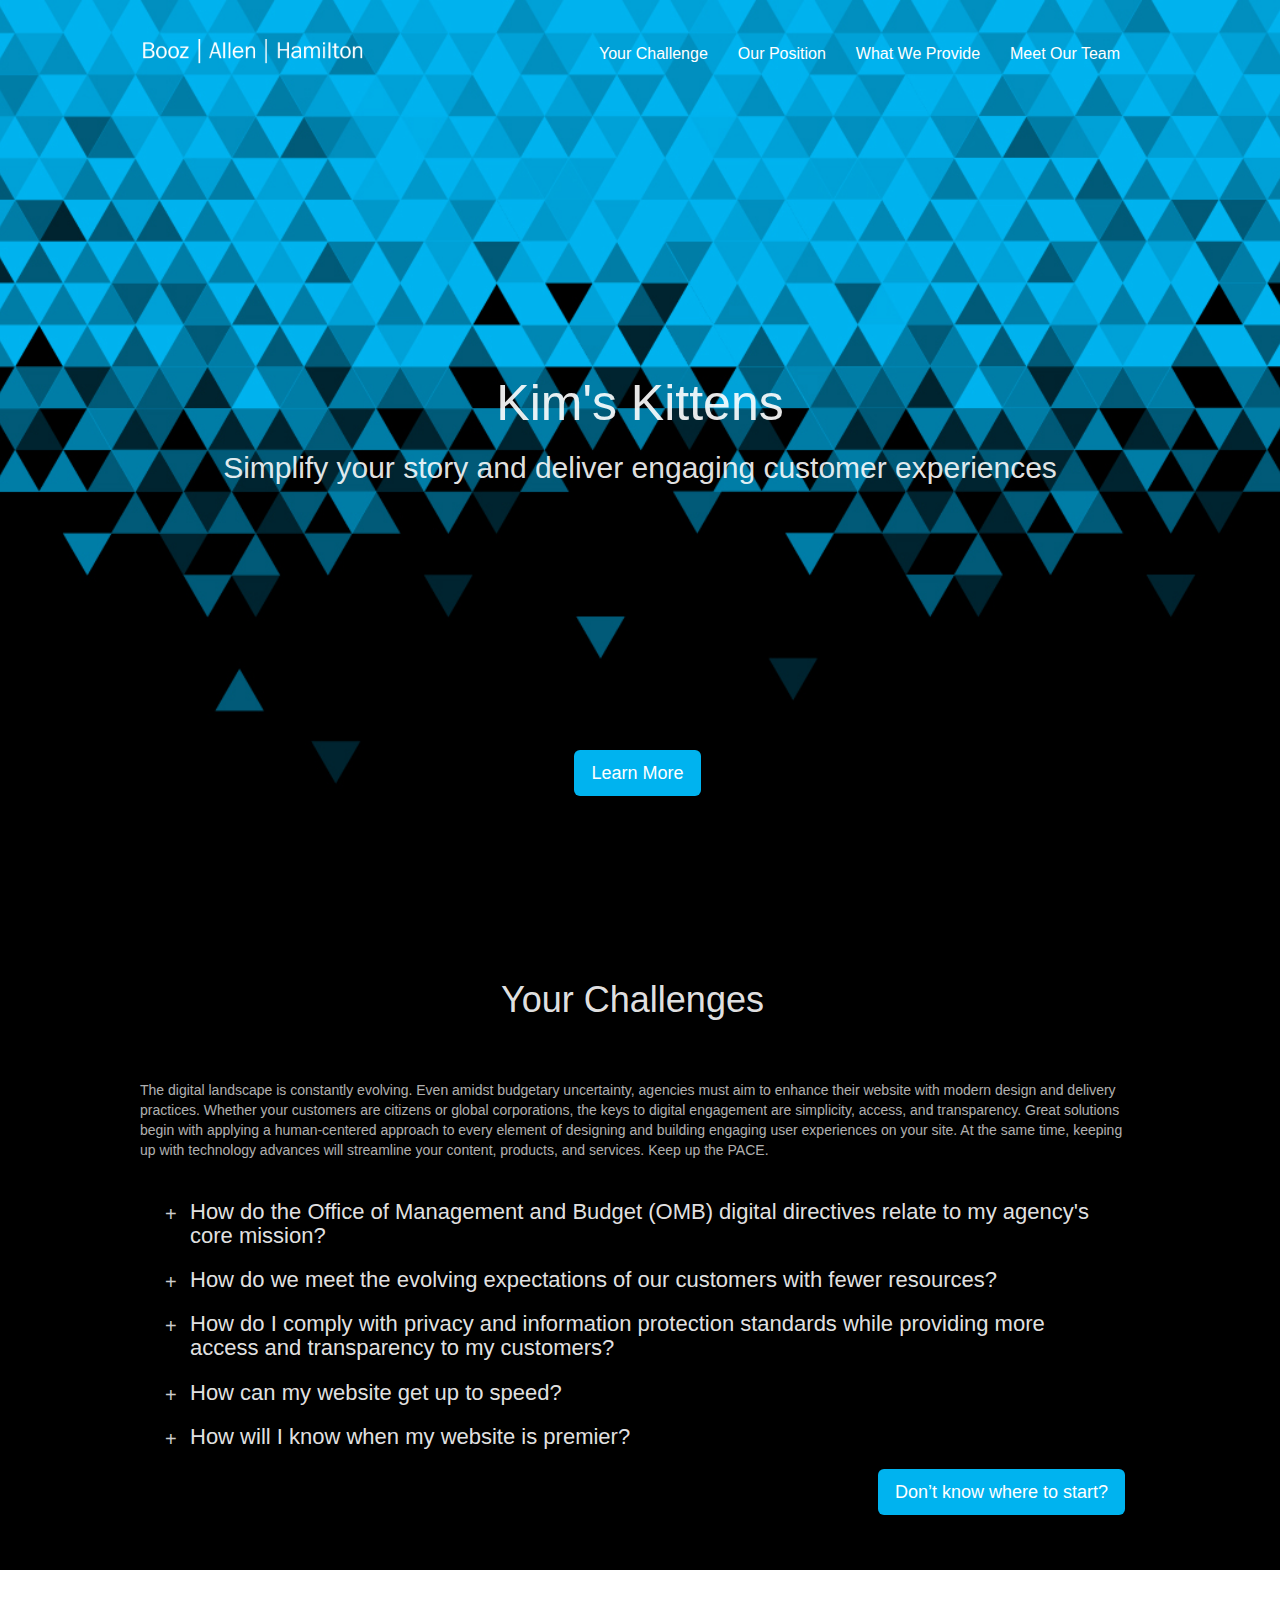
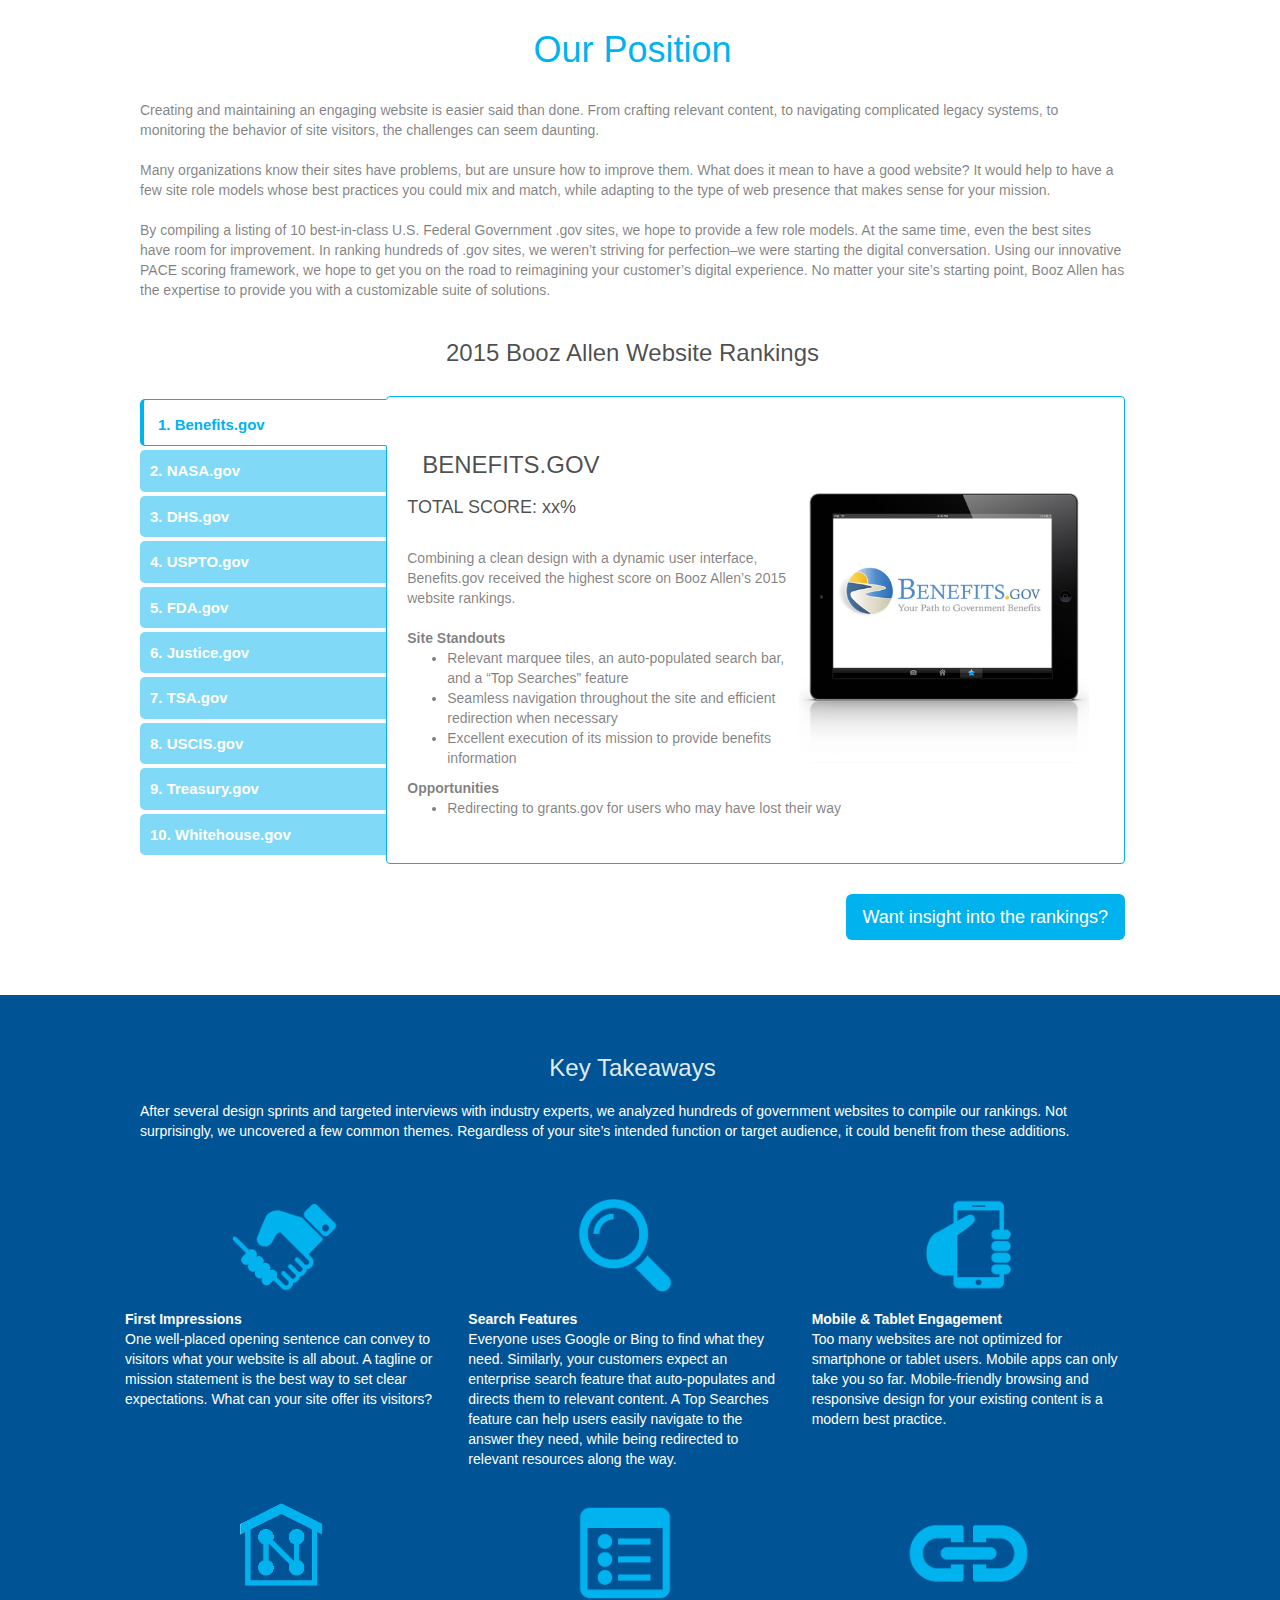
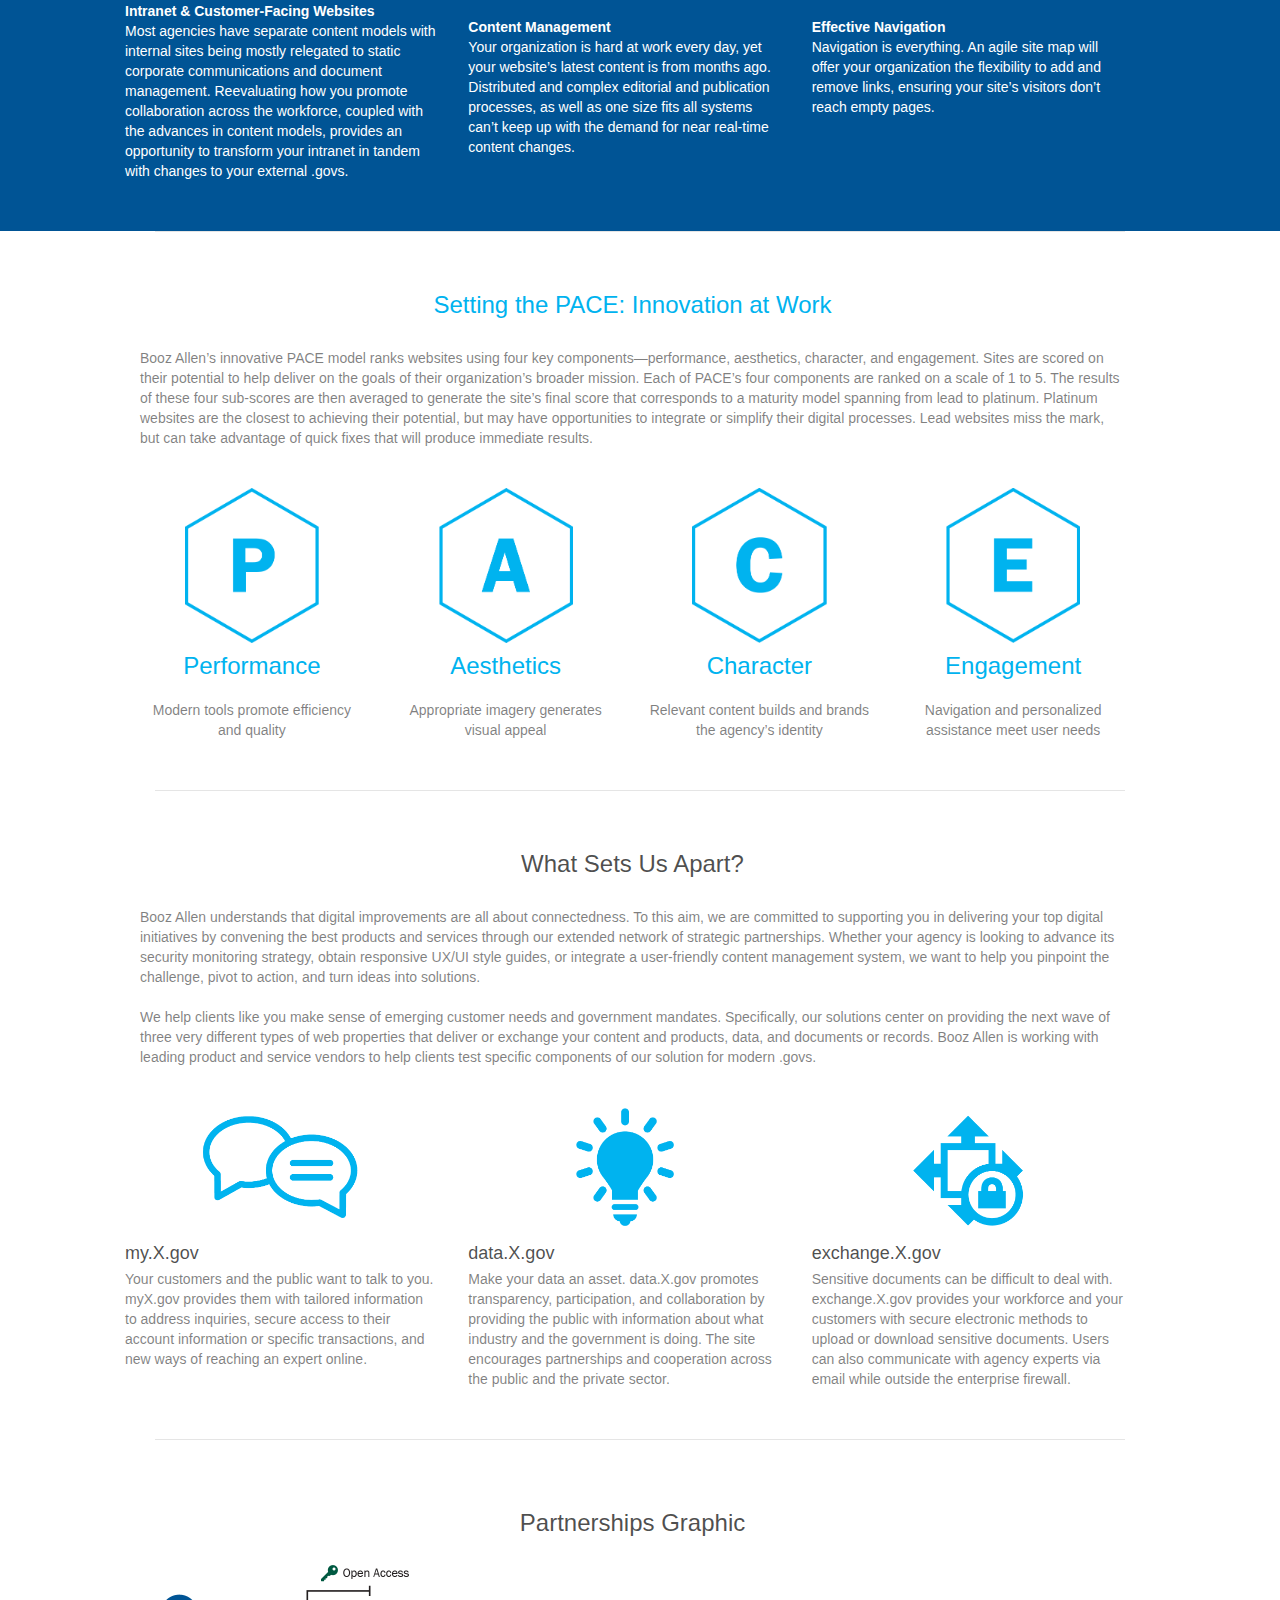
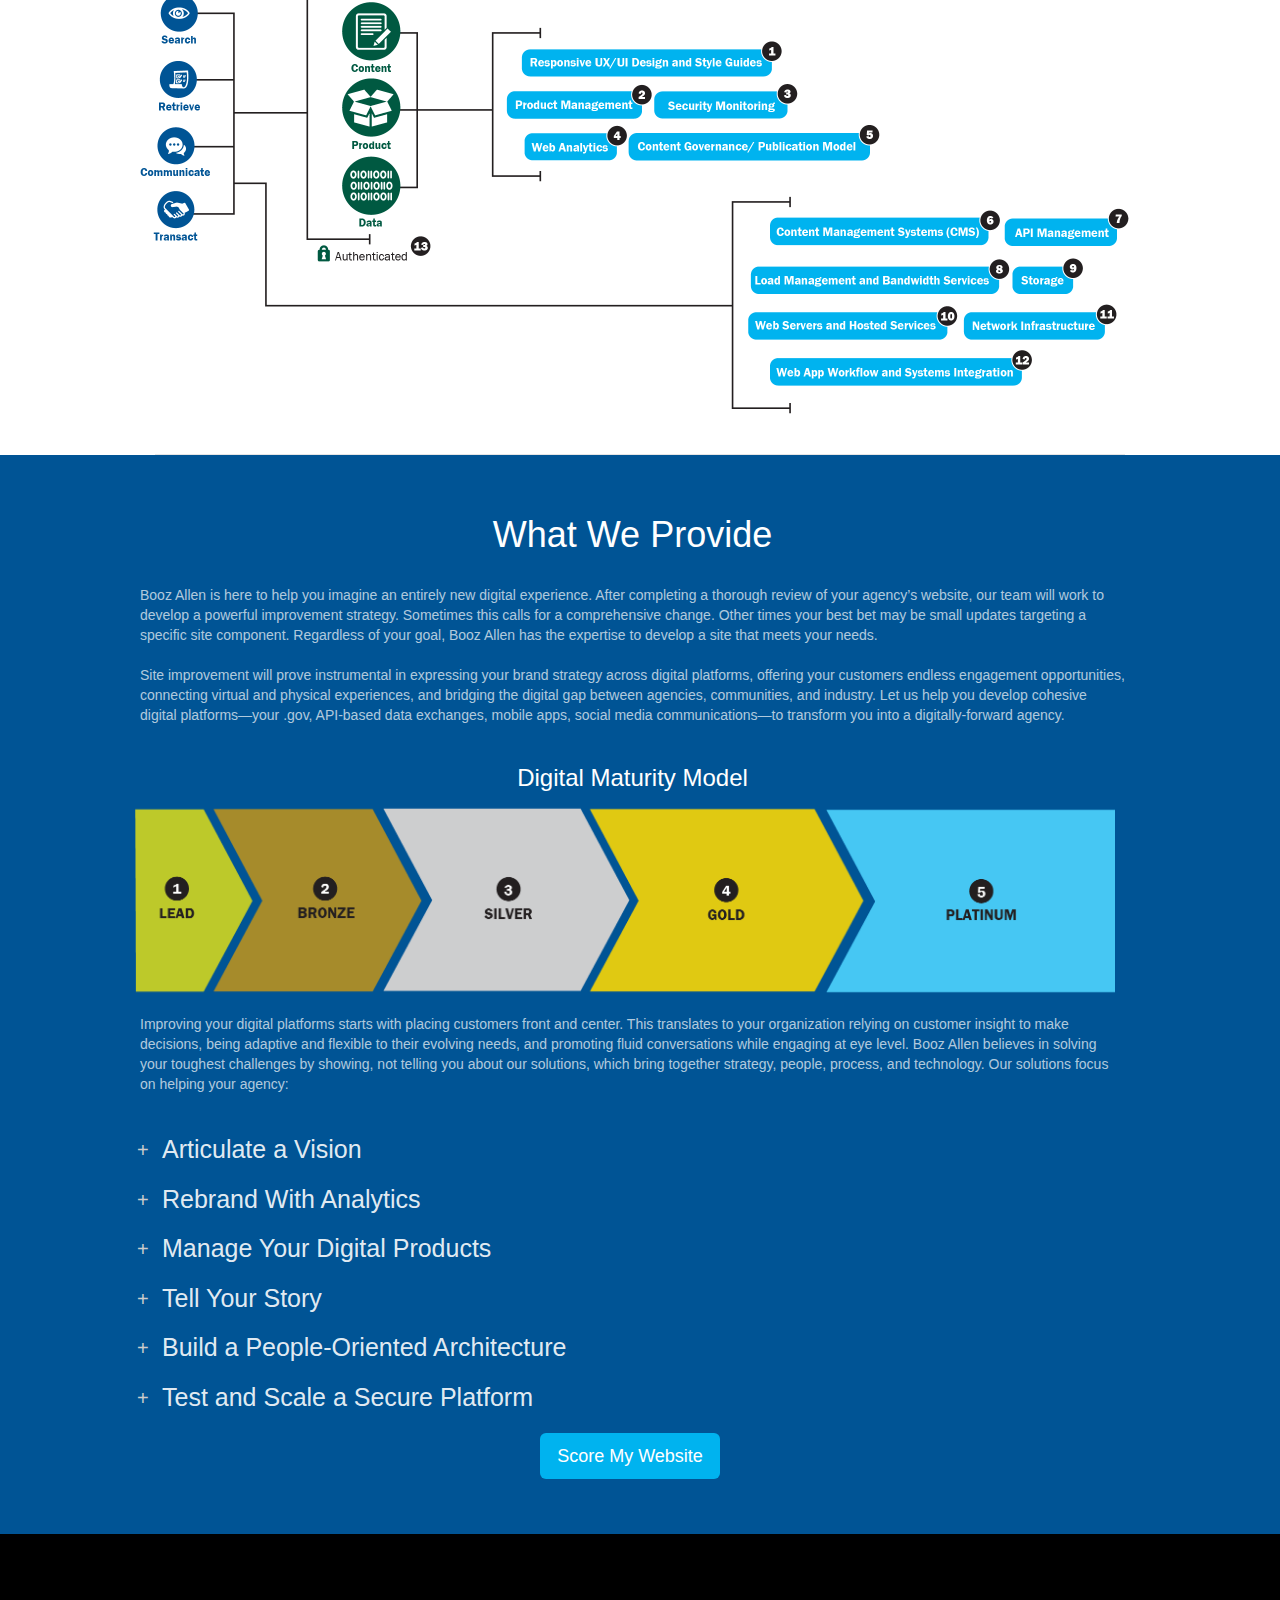
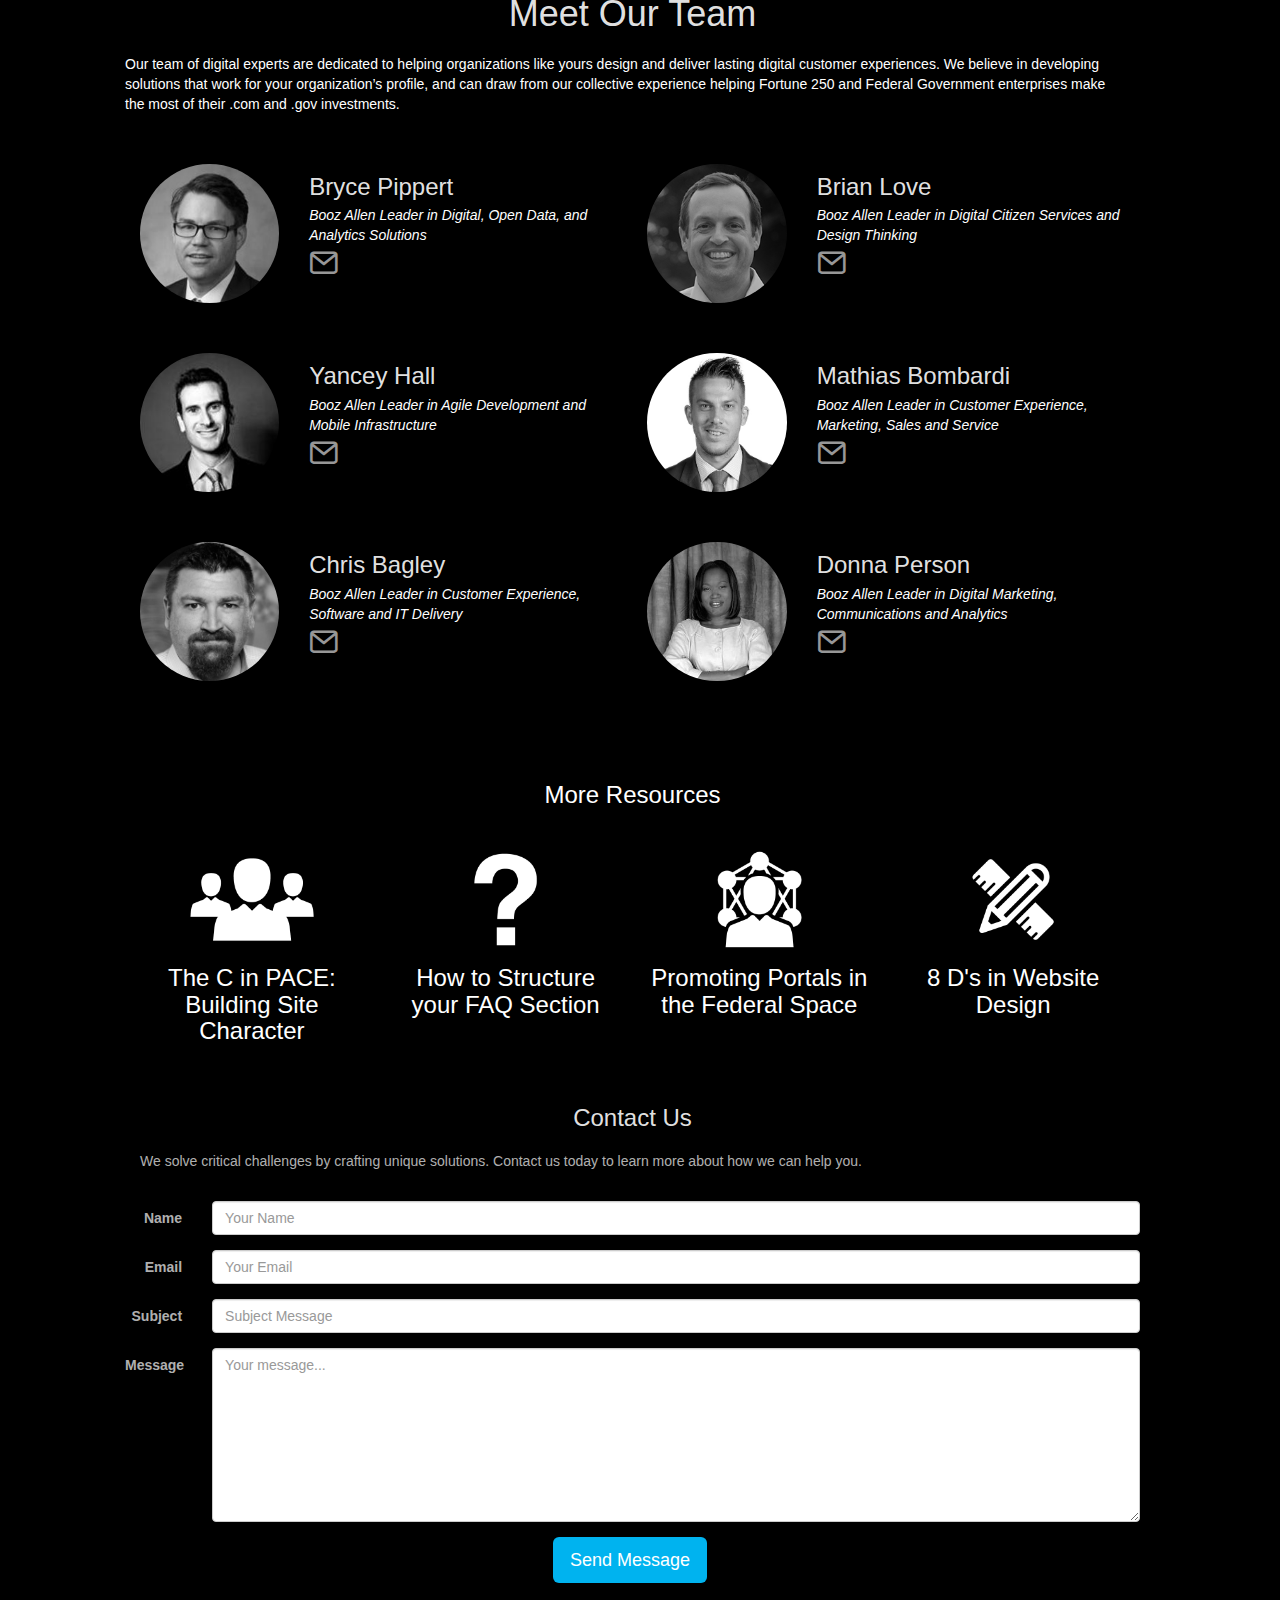
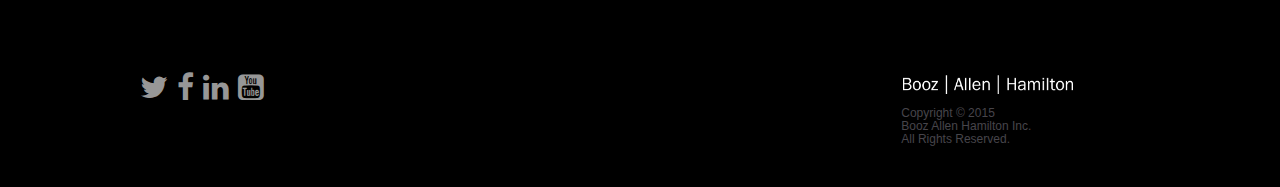
==== commit 208fd6b6: "changed head, updated image in FDA tab, updated content in "P" lightbox" ====
--- a/index.html
+++ b/index.html
@@ -63,7 +63,7 @@
 	<div class="v-center text-center">
 		<div class="vc-content">
 			<h1 class="">
-				Your Website, Our Insight
+				Kim's Kittens
 			</h1>
 			<h3 style="padding:0 0 50px 0;" class="">
 				Simplify your story and deliver engaging customer experiences
@@ -270,7 +270,7 @@
                                 <h3>FDA.GOV</h3>
 								<div class="row">
 								<div class="col-sm-12">
-<img id="tablet" src="img/FDA.jpg" width="100%">
+<img id="tablet" src="img/kitten81.jpg" width="100%">
 <h4>TOTAL SCORE: xx%</h4>
 <br>
 <p>Visitors to FDA.gov are greeted with a simple, effective tagline:  “Protecting and Promoting Your Health.” </p>
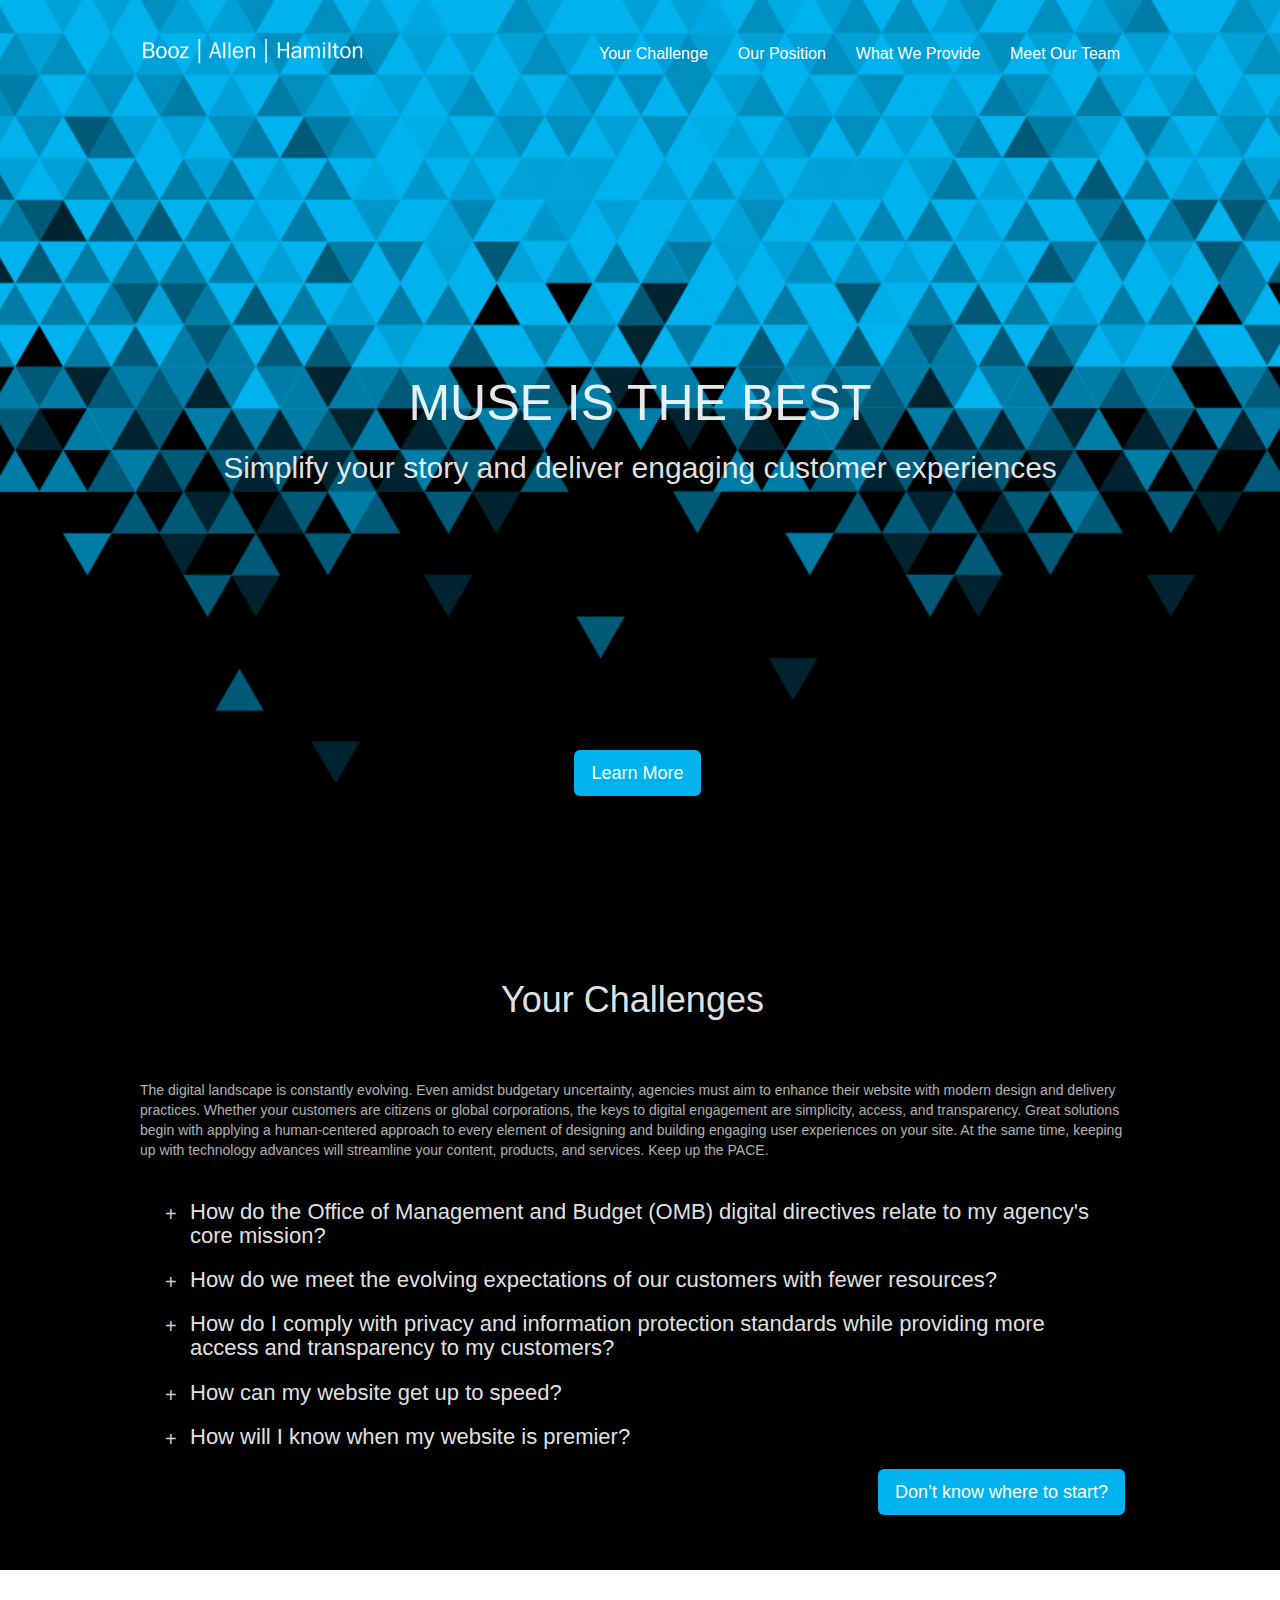
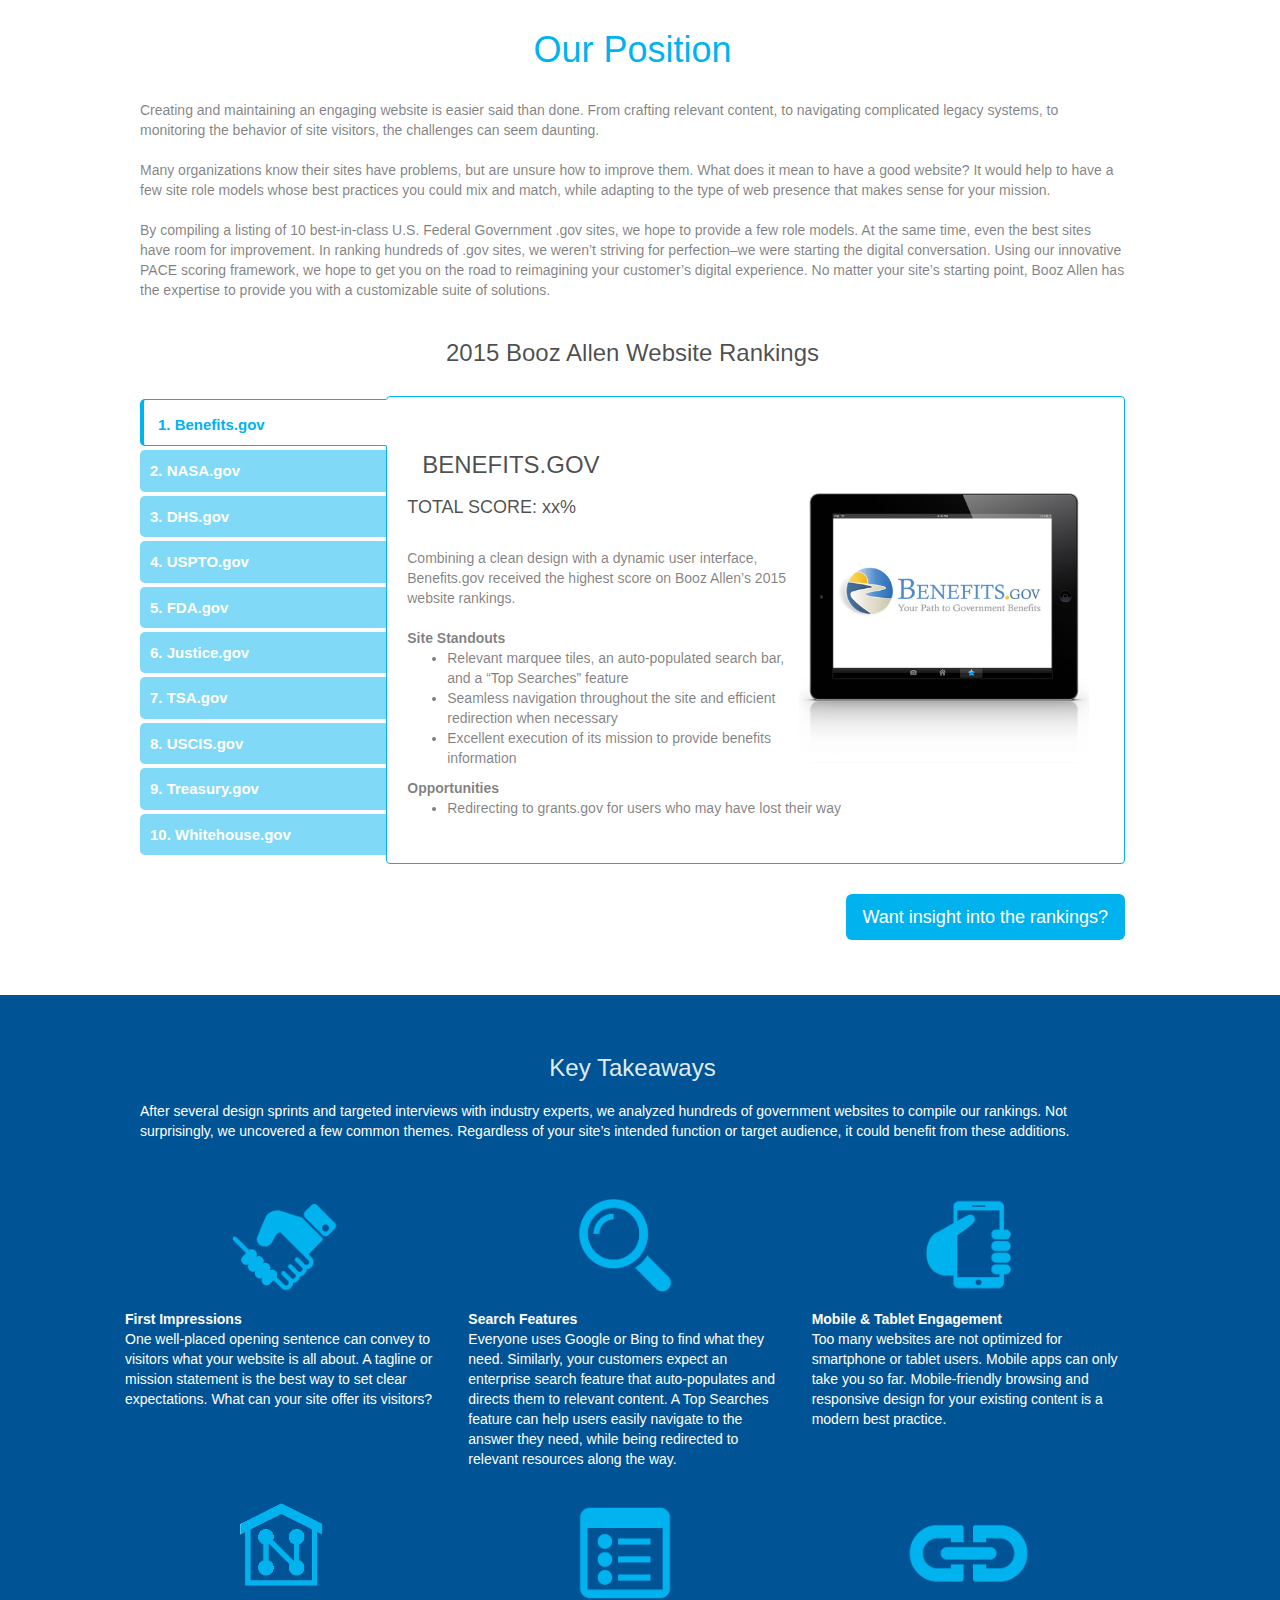
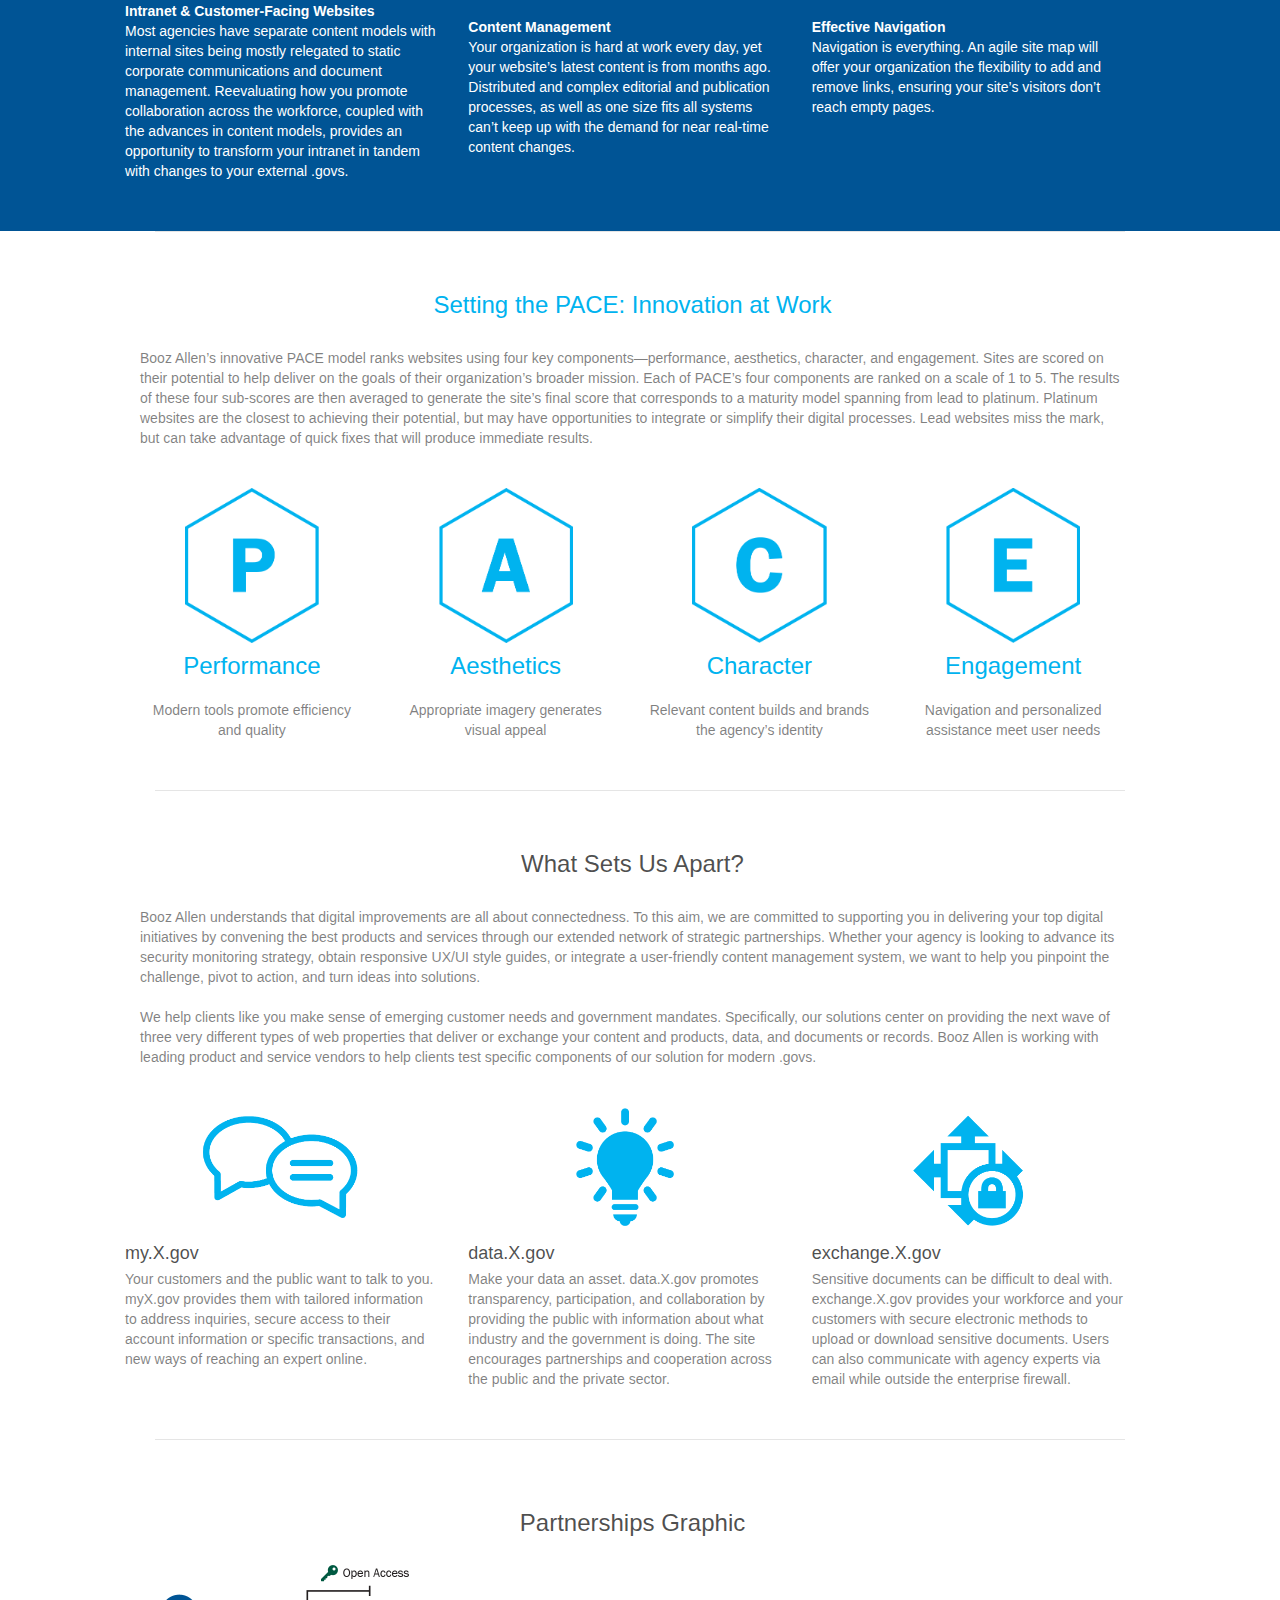
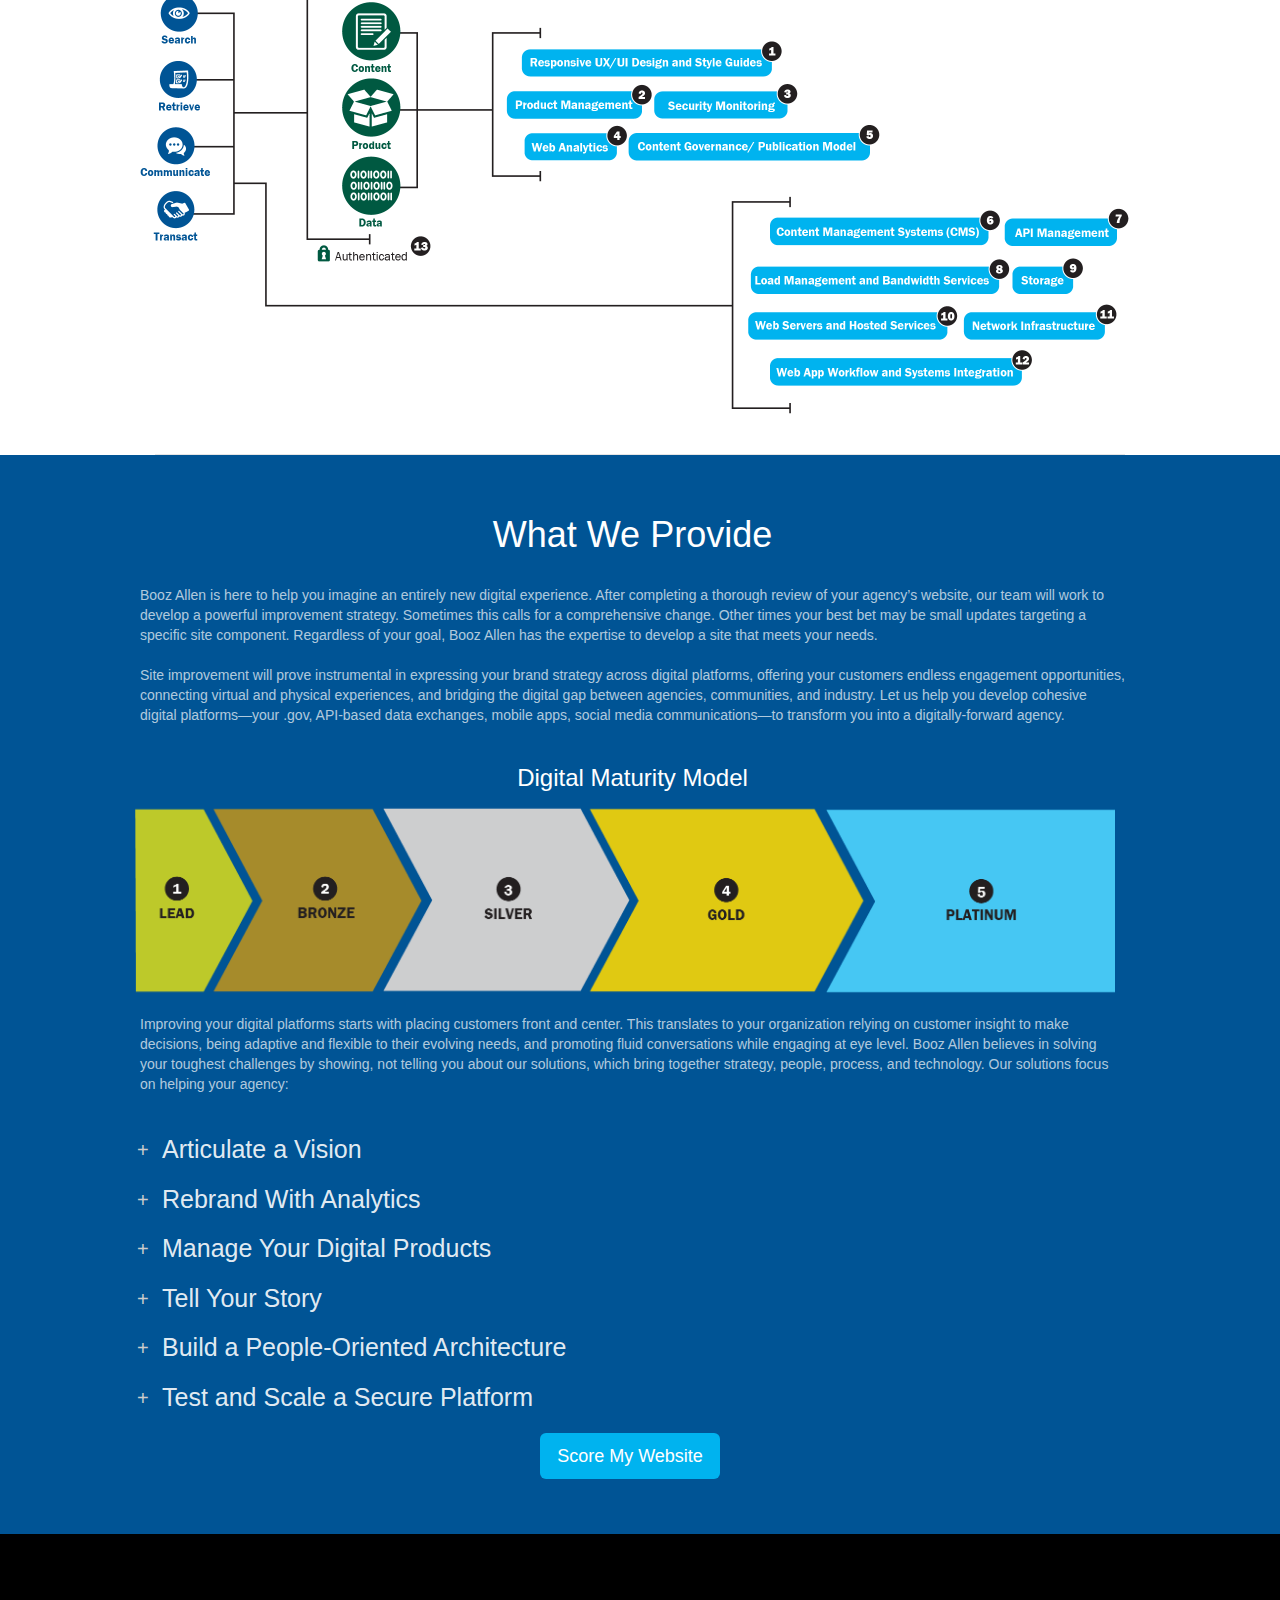
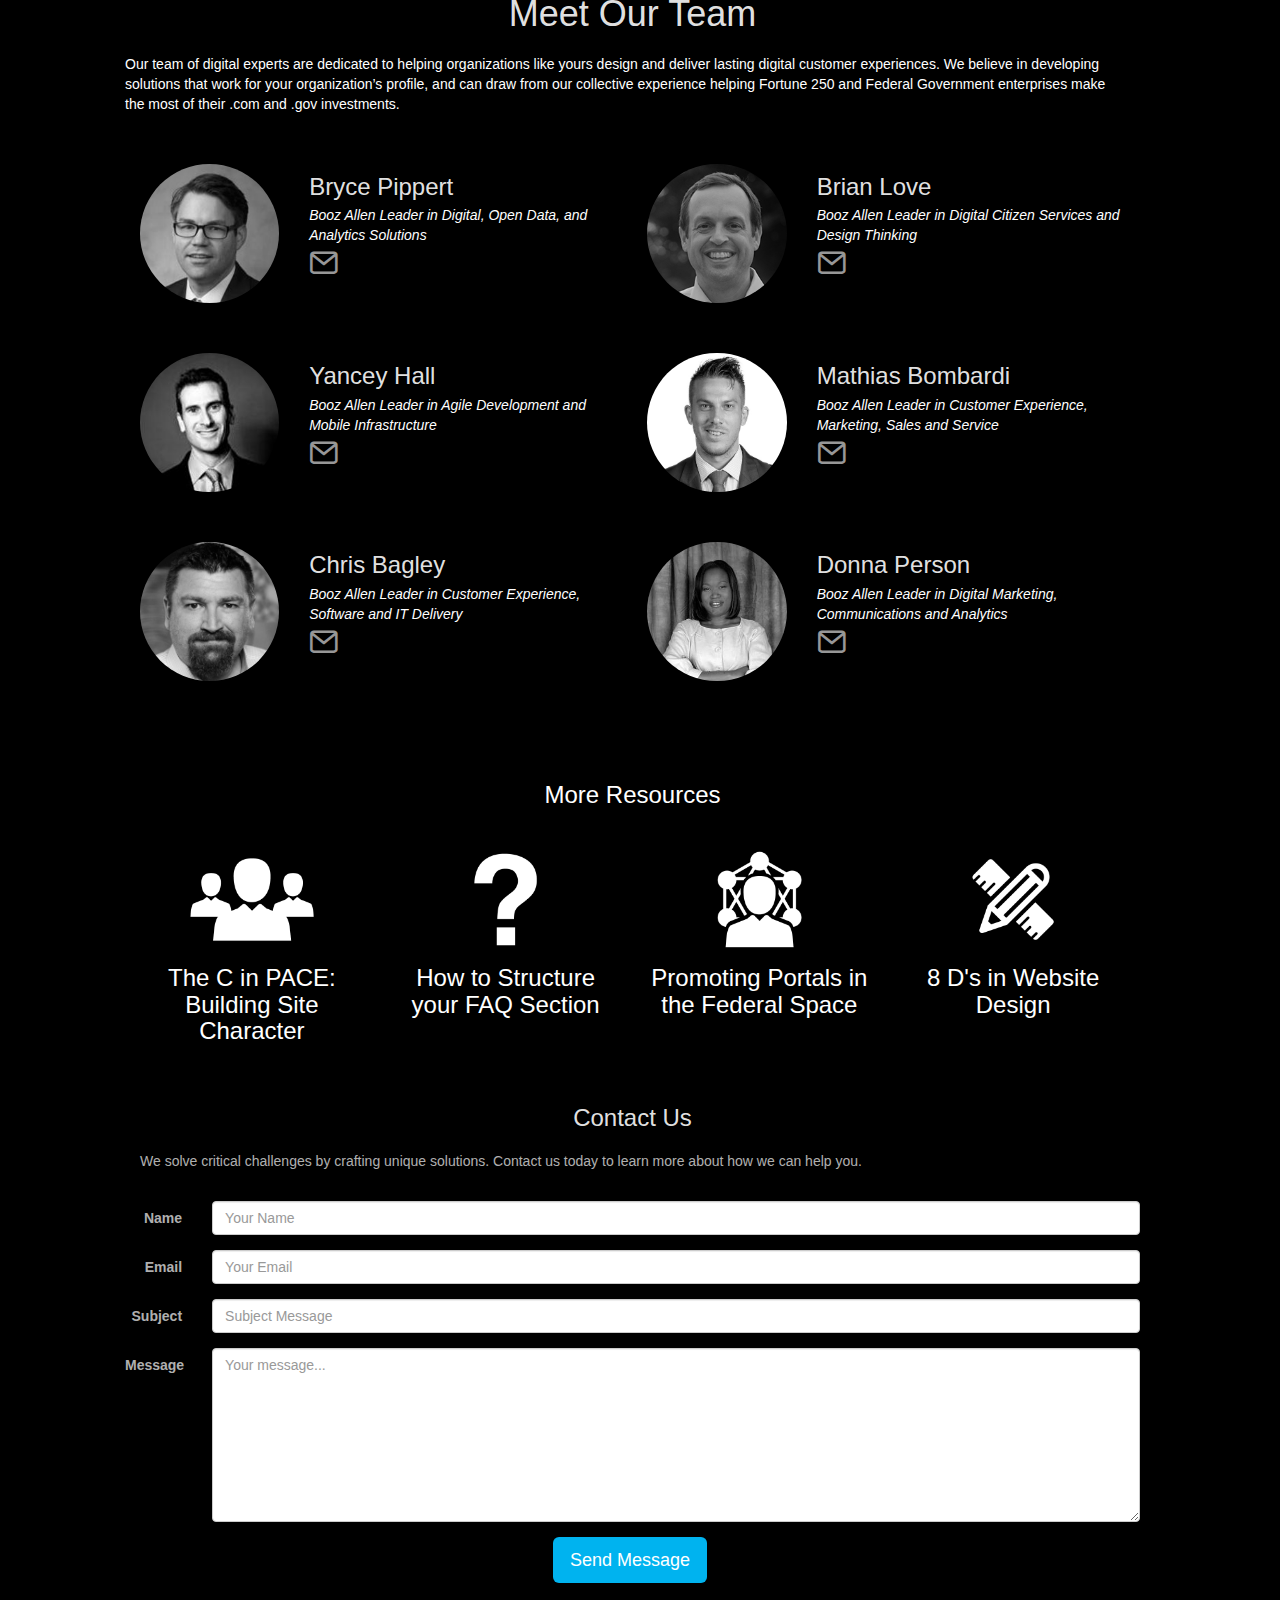
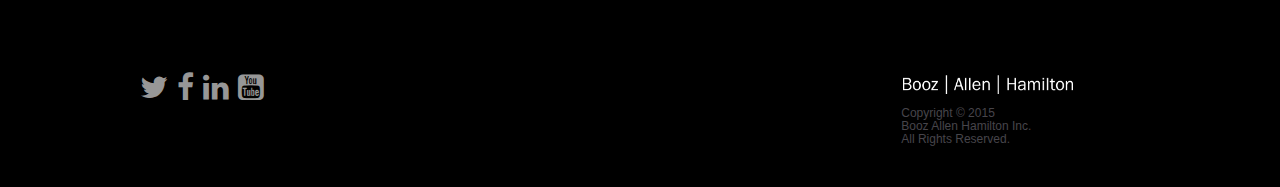
==== commit 4f66c5b7: "Wheeeeee! I changed the title and the FDA image." ====
--- a/index.html
+++ b/index.html
@@ -63,7 +63,7 @@
 	<div class="v-center text-center">
 		<div class="vc-content">
 			<h1 class="">
-				Kim's Kittens
+				MUSE IS THE BEST
 			</h1>
 			<h3 style="padding:0 0 50px 0;" class="">
 				Simplify your story and deliver engaging customer experiences
@@ -270,7 +270,7 @@
                                 <h3>FDA.GOV</h3>
 								<div class="row">
 								<div class="col-sm-12">
-<img id="tablet" src="img/kitten81.jpg" width="100%">
+<img id="tablet" src="img/cutepuppy.jpg" width="100%">
 <h4>TOTAL SCORE: xx%</h4>
 <br>
 <p>Visitors to FDA.gov are greeted with a simple, effective tagline:  “Protecting and Promoting Your Health.” </p>
